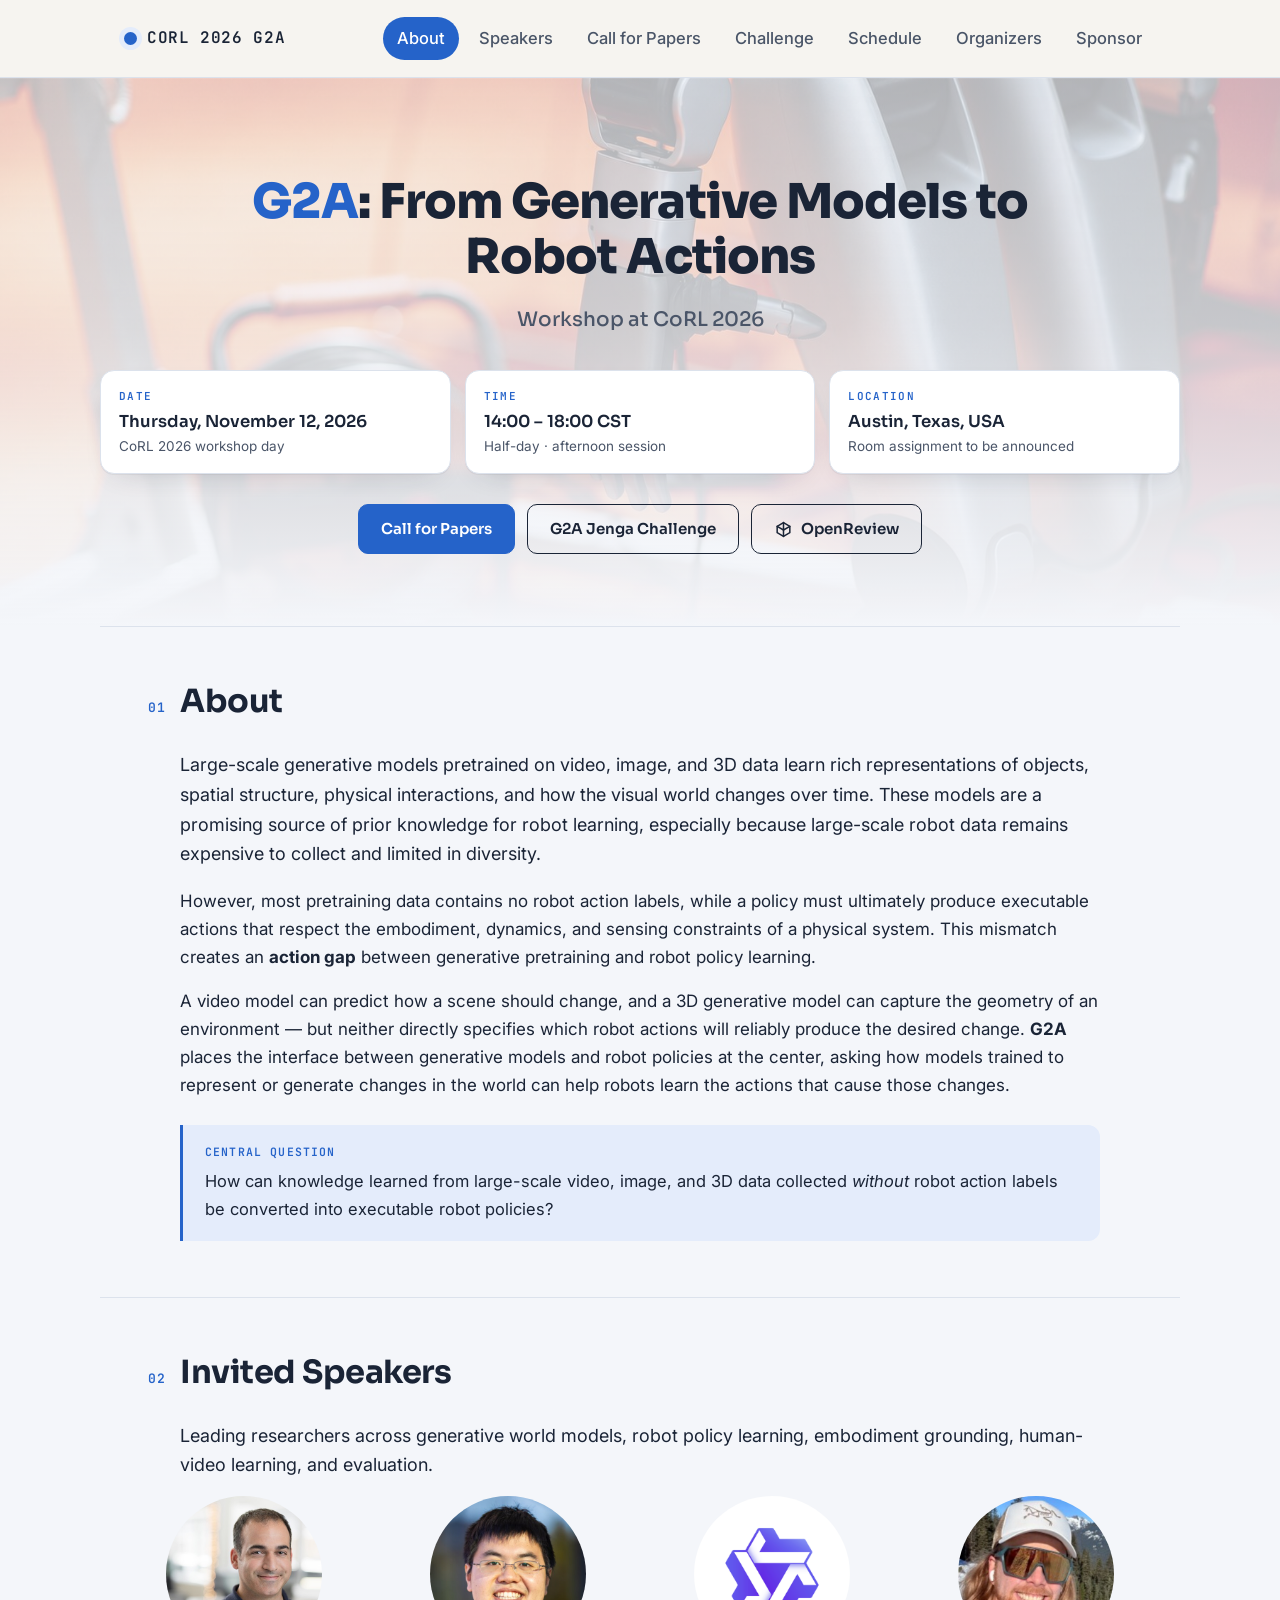
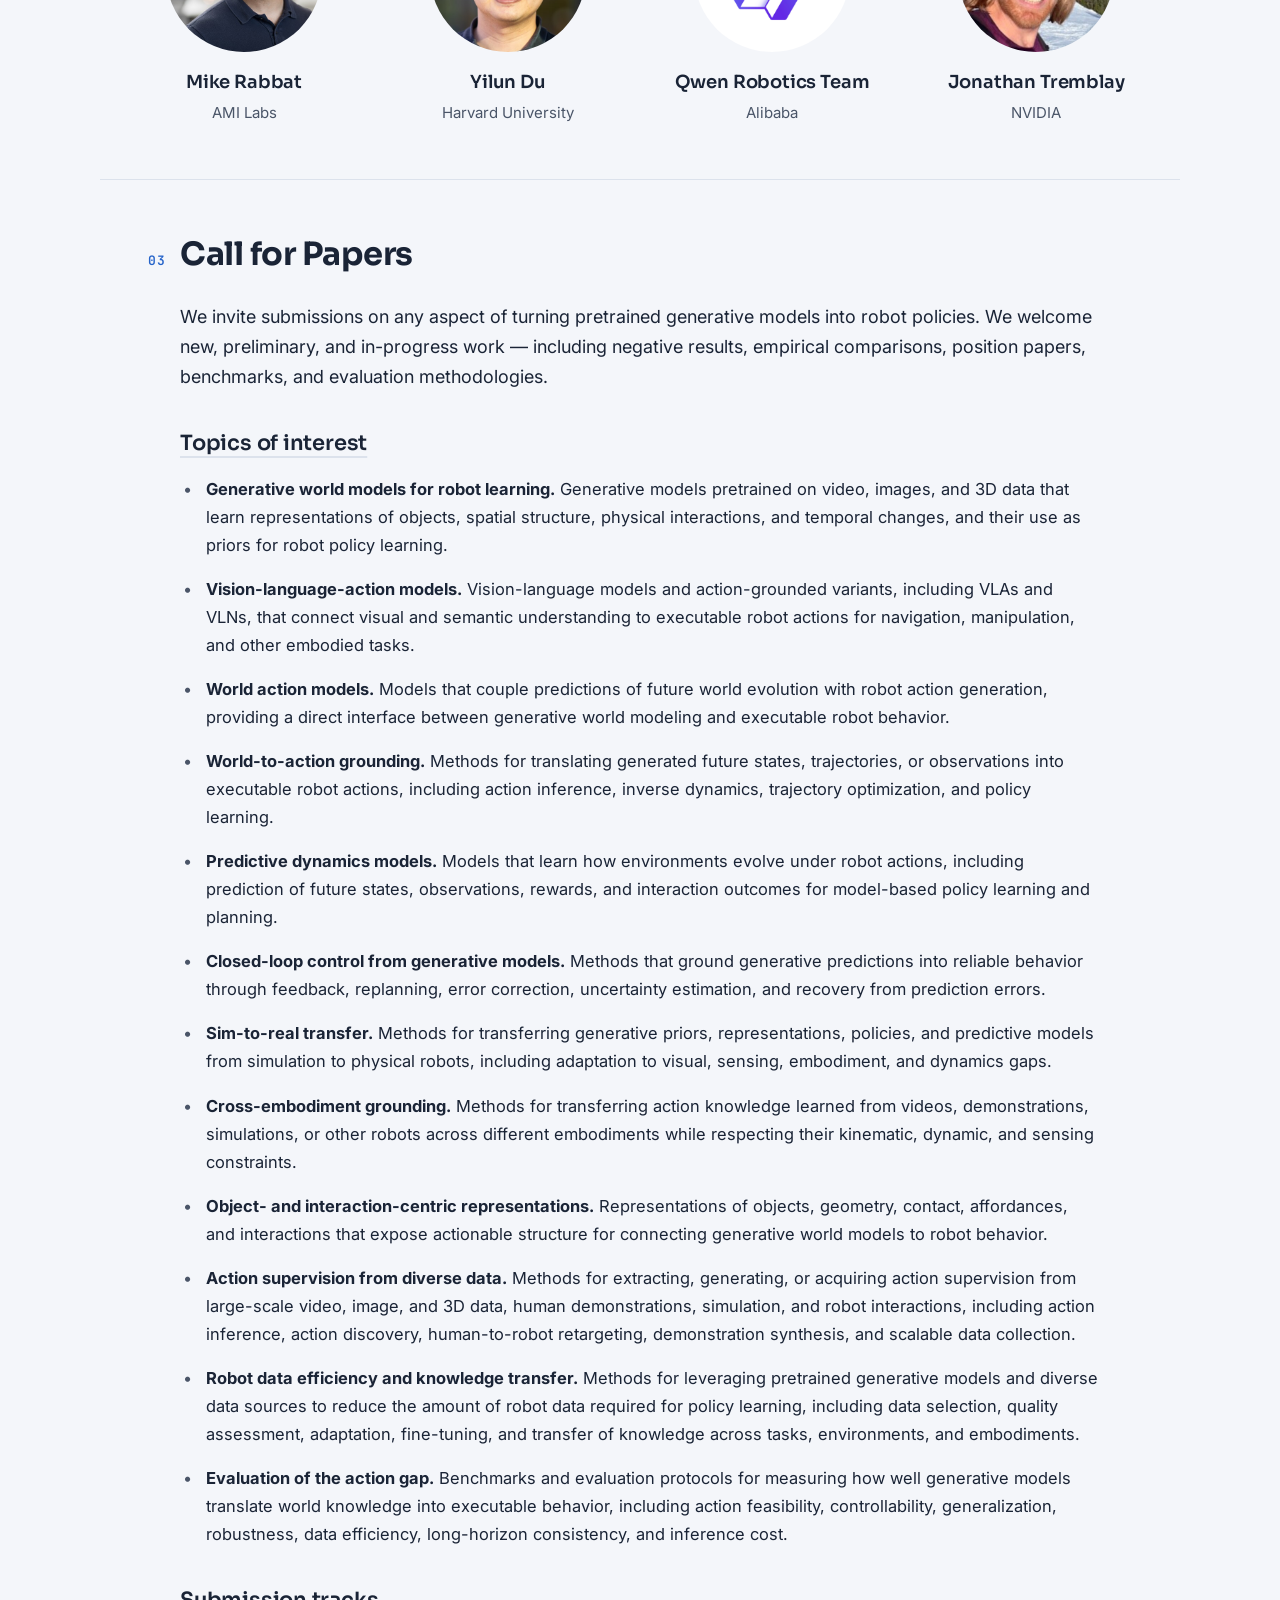
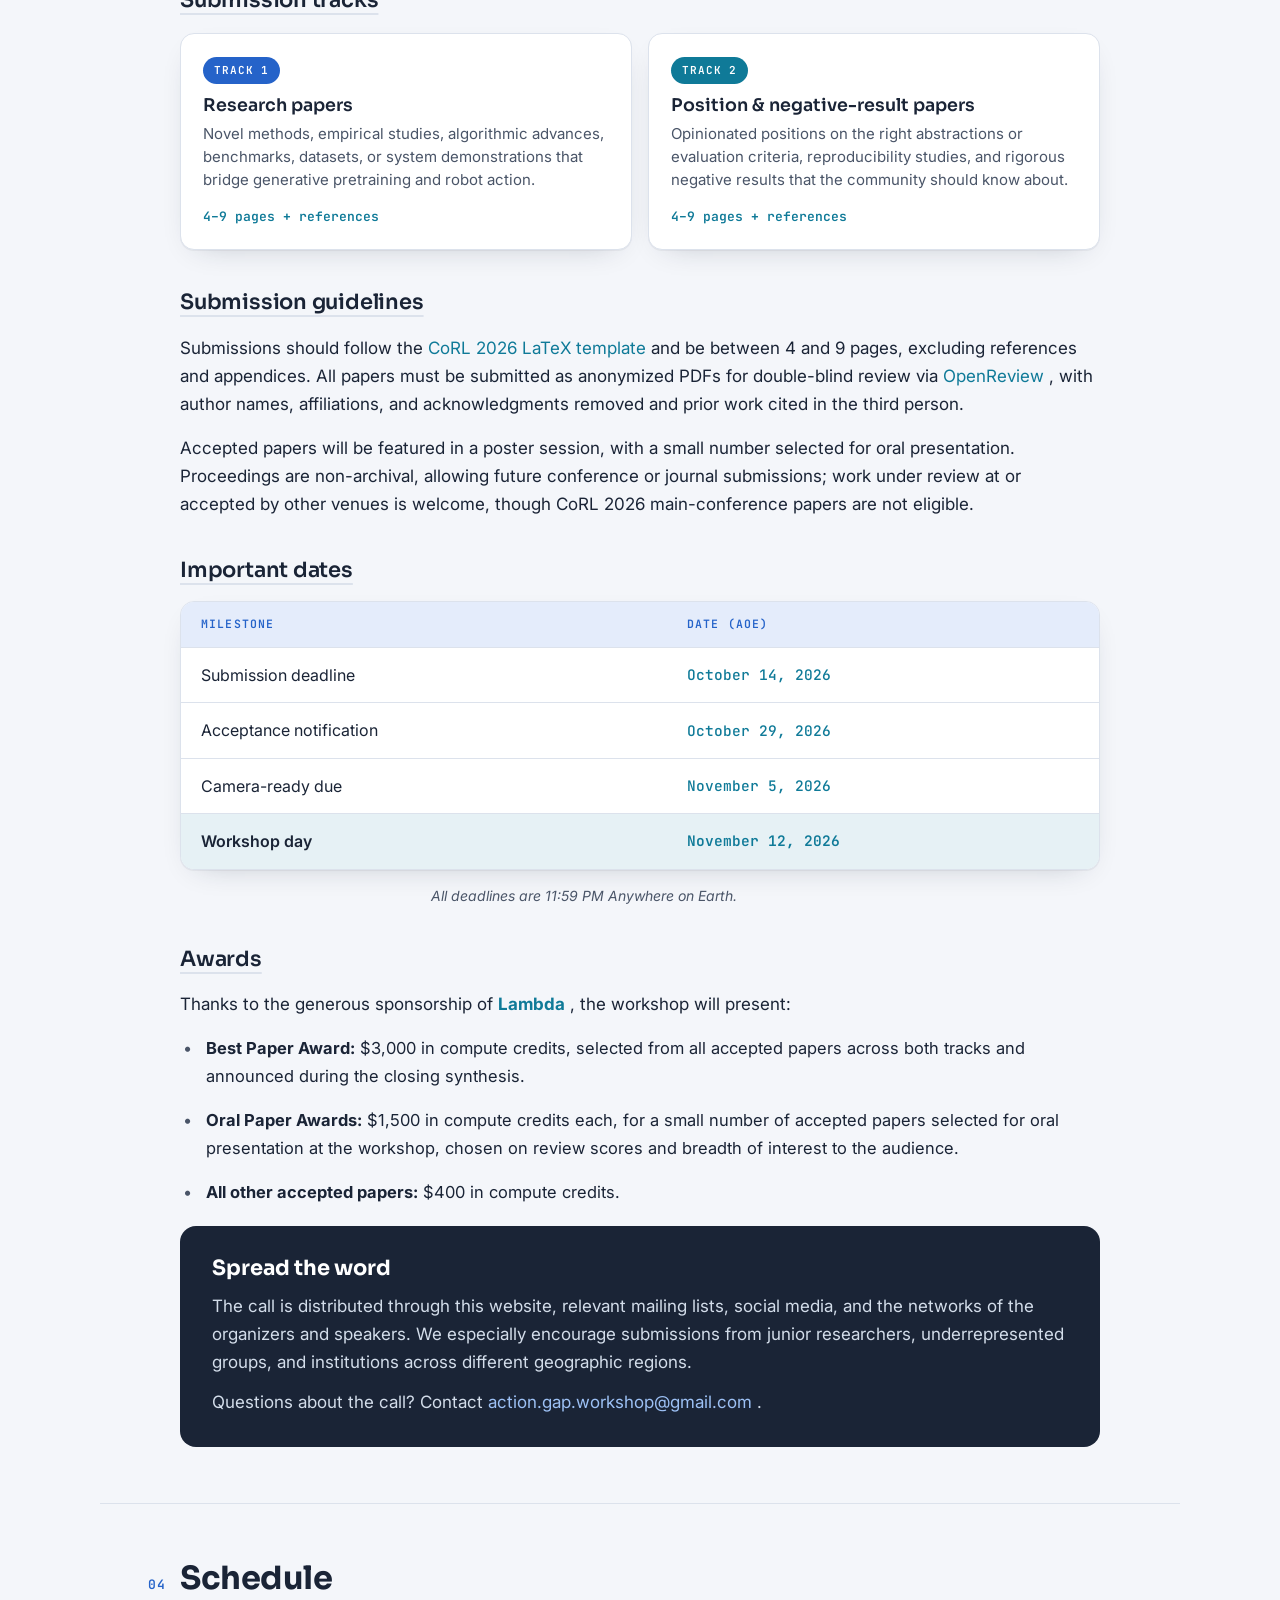
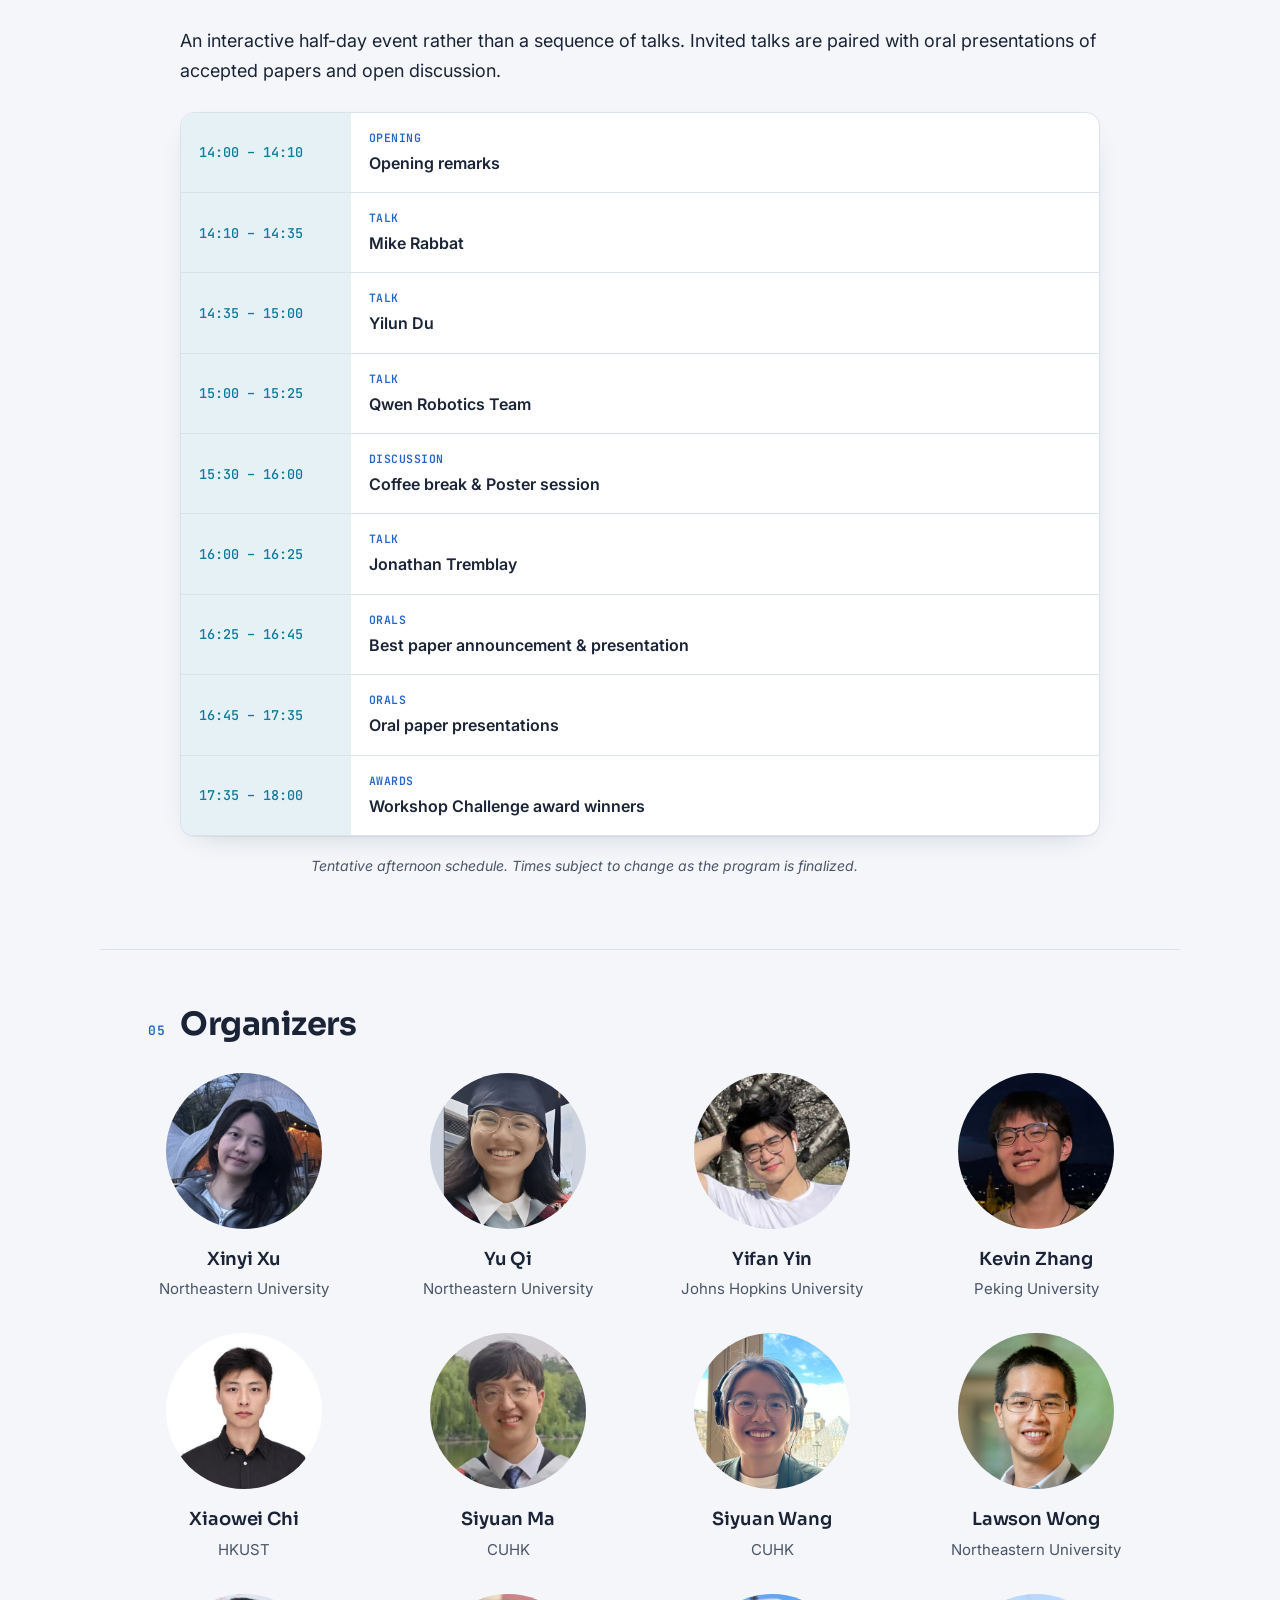
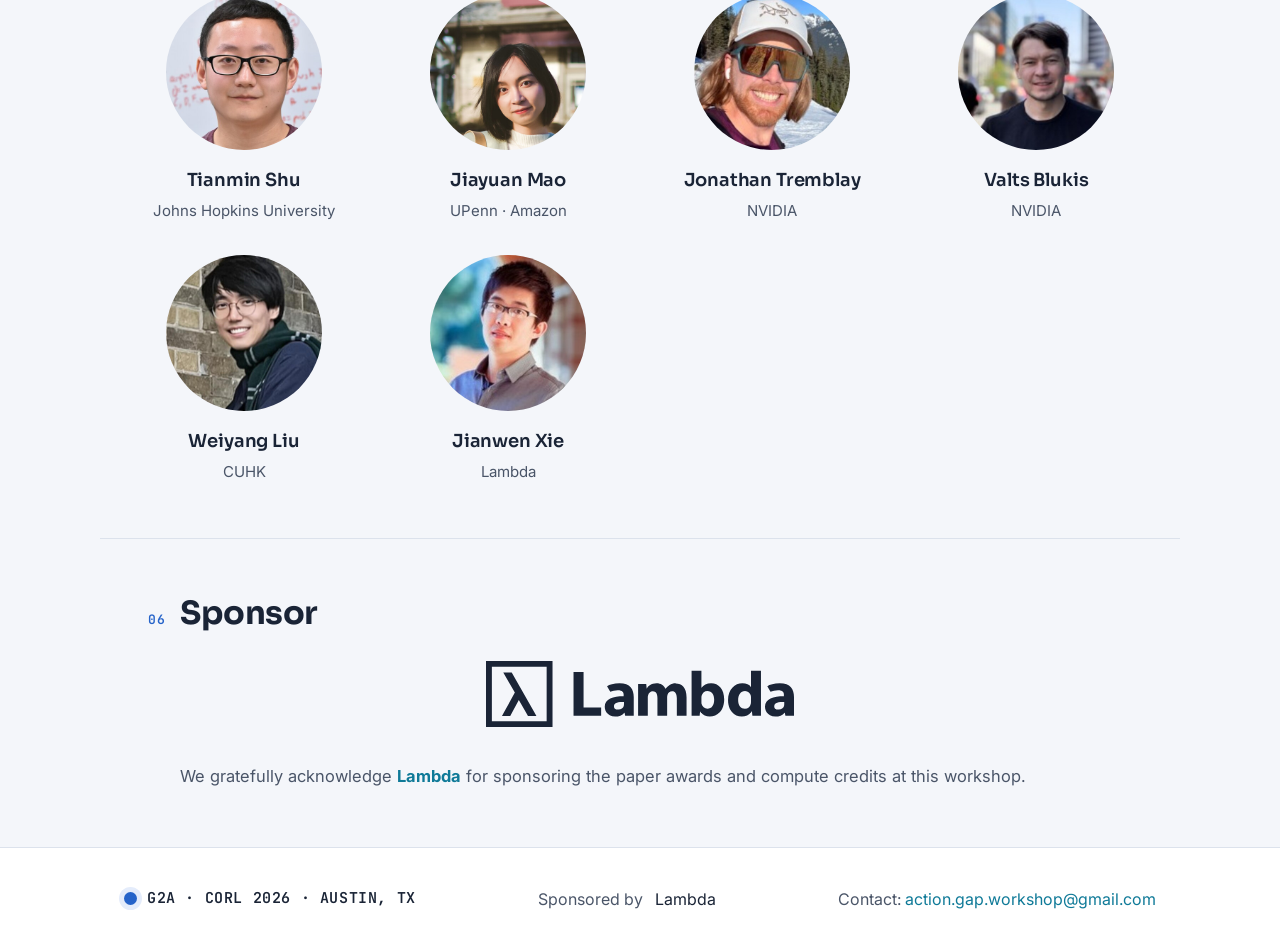
==== index.html @ d6674a24 "Update invited speakers to match schedule Co-Authored-By: Claude Opus 5.5 <noreply@anthropic.com>" ====
<!DOCTYPE html>
<html lang="en">

<head>
  <meta charset="UTF-8">
  <meta name="viewport" content="width=device-width, initial-scale=1.0">

  <title>G2A: From Generative Models to Robot Actions | CoRL 2026 Workshop</title>

  <meta
    name="description"
    content="G2A: From Generative Models to Robot Actions — a workshop at CoRL 2026, November 12, 2026, Austin, Texas."
  >

  <link rel="preconnect" href="https://fonts.googleapis.com">
  <link rel="preconnect" href="https://fonts.gstatic.com" crossorigin>

  <link
    href="https://fonts.googleapis.com/css2?family=Sora:wght@400;500;600;700;800&family=Inter:wght@400;500;600;700&family=JetBrains+Mono:wght@400;500;600&display=swap"
    rel="stylesheet"
  >

  <link rel="stylesheet" href="assets/style.css">
</head>


<body>


<!-- =========================================================
     NAVIGATION
     ========================================================= -->

<nav>

  <div class="nav-inner">

    <a class="brand" href="#">
      <span class="dot"></span>
      CoRL&nbsp;2026&nbsp;G2A
    </a>


    <button
      class="nav-toggle"
      aria-label="Menu"
      onclick="document.getElementById('nl').classList.toggle('open')"
    >
      &#9776;
    </button>


    <div class="nav-links" id="nl">

      <a href="#about">
        About
      </a>

      <a href="#speakers">
        Speakers
      </a>

      <a href="#papers">
        Call for Papers
      </a>

      <a href="challenge.html">
        Challenge
      </a>

      <a href="#schedule">
        Schedule
      </a>

      <a href="#committee">
        Organizers
      </a>

      <a href="#sponsor">
        Sponsor
      </a>

    </div>

  </div>

</nav>


<main>


  <!-- =========================================================
       HERO
       ========================================================= -->

  <header class="hero">

    <h1>
      <span class="g2a">G2A</span>:
      From Generative Models to Robot Actions
    </h1>

    <p class="sub">
      Workshop at CoRL 2026
    </p>


    <div class="hero-facts">

      <div class="fact">

        <span class="lbl">
          Date
        </span>

        <span class="val">
          Thursday, November&nbsp;12, 2026
        </span>

        <span class="note">
          CoRL 2026 workshop day
        </span>

      </div>


      <div class="fact">

        <span class="lbl">
          Time
        </span>

        <span class="val">
          14:00 – 18:00 CST
        </span>

        <span class="note">
          Half-day · afternoon session
        </span>

      </div>


      <div class="fact">

        <span class="lbl">
          Location
        </span>

        <span class="val">
          Austin, Texas, USA
        </span>

        <span class="note">
          Room assignment to be announced
        </span>

      </div>

    </div>


    <div class="cta-row">

      <a
        href="#papers"
        class="btn btn-primary"
      >
        Call for Papers
      </a>


      <a
        href="challenge.html"
        class="btn btn-ghost"
      >
        G2A Jenga Challenge
      </a>


      <a
        class="btn btn-ghost"
        href="https://openreview.net/group?id=robot-learning.org/CoRL/2026/Workshop/TAG"
        target="_blank"
        rel="noopener"
      >

        <svg
          class="icon"
          viewBox="0 0 24 24"
          fill="none"
          stroke="currentColor"
          stroke-width="1.9"
          stroke-linecap="round"
          stroke-linejoin="round"
          aria-hidden="true"
        >
          <path d="M12 3.2 4 8v8l8 4.8 8-4.8V8z"></path>
          <path d="M12 3.2v17.6"></path>
          <path d="M4 8l8 4.6L20 8"></path>
        </svg>

        OpenReview

      </a>

    </div>

  </header>


  <!-- =========================================================
       01 ABOUT
       ========================================================= -->

  <section id="about">

    <div class="sec-head">
      <span class="sec-num">01</span>
      <h2>About</h2>
    </div>


    <p class="lead">
      Large-scale generative models pretrained on video, image, and 3D data
      learn rich representations of objects, spatial structure, physical
      interactions, and how the visual world changes over time. These models
      are a promising source of prior knowledge for robot learning, especially
      because large-scale robot data remains expensive to collect and limited
      in diversity.
    </p>


    <p
      class="prose"
      style="margin-top:18px;"
    >
      However, most pretraining data contains no robot action labels, while a
      policy must ultimately produce executable actions that respect the
      embodiment, dynamics, and sensing constraints of a physical system.
      This mismatch creates an <b>action gap</b> between generative pretraining
      and robot policy learning.
    </p>


    <p class="prose">
      A video model can predict how a scene should change, and a 3D generative
      model can capture the geometry of an environment — but neither directly
      specifies which robot actions will reliably produce the desired change.
      <b>G2A</b> places the interface between generative models and robot
      policies at the center, asking how models trained to represent or
      generate changes in the world can help robots learn the actions that
      cause those changes.
    </p>


    <div class="callout">

      <span class="k">
        Central question
      </span>

      <p>
        How can knowledge learned from large-scale video, image, and 3D data
        collected <i>without</i> robot action labels be converted into
        executable robot policies?
      </p>

    </div>

  </section>


  <!-- =========================================================
       02 INVITED SPEAKERS
       ========================================================= -->

  <section id="speakers">

    <div class="sec-head">
      <span class="sec-num">02</span>
      <h2>Invited Speakers</h2>
    </div>


    <p class="lead">
      Leading researchers across generative world models, robot policy
      learning, embodiment grounding, human-video learning, and evaluation.
    </p>


    <div class="spk-grid">


      <figure class="spk">

        <img
          src="assets/speakers/mike-rabbat.jpg"
          alt="Mike Rabbat"
          width="156"
          height="156"
          loading="lazy"
        >

        <figcaption>
          <span class="nm">Mike Rabbat</span>
          <span class="aff">AMI Labs</span>
        </figcaption>

      </figure>


      <figure class="spk">

        <img
          src="assets/speakers/yilun-du.jpg"
          alt="Yilun Du"
          width="156"
          height="156"
          loading="lazy"
        >

        <figcaption>
          <span class="nm">Yilun Du</span>
          <span class="aff">Harvard University</span>
        </figcaption>

      </figure>


      <figure class="spk">

        <img
          src="assets/speakers/qwen.png"
          alt="Qwen"
          width="156"
          height="156"
          loading="lazy"
        >

        <figcaption>
          <span class="nm">Qwen Robotics Team</span>
          <span class="aff">Alibaba</span>
        </figcaption>

      </figure>


      <figure class="spk">

        <img
          src="assets/speakers/jonathan-tremblay.jpg"
          alt="Jonathan Tremblay"
          width="156"
          height="156"
          loading="lazy"
        >

        <figcaption>
          <span class="nm">Jonathan Tremblay</span>
          <span class="aff">NVIDIA</span>
        </figcaption>

      </figure>


    </div>

  </section>


  <!-- =========================================================
       03 CALL FOR PAPERS
       ========================================================= -->

  <section id="papers">

    <div class="sec-head">
      <span class="sec-num">03</span>
      <h2>Call for Papers</h2>
    </div>


    <p class="lead">
      We invite submissions on any aspect of turning pretrained generative
      models into robot policies. We welcome new, preliminary, and in-progress
      work — including negative results, empirical comparisons, position
      papers, benchmarks, and evaluation methodologies.
    </p>


    <h3 class="sub-head">
      Topics of interest
    </h3>


    <ul class="topic-list">

      <li>
        <b>Generative world models for robot learning.</b>
        Generative models pretrained on video, images, and 3D data that learn
        representations of objects, spatial structure, physical interactions,
        and temporal changes, and their use as priors for robot policy learning.
      </li>

      <li>
        <b>Vision-language-action models.</b>
        Vision-language models and action-grounded variants, including VLAs
        and VLNs, that connect visual and semantic understanding to executable
        robot actions for navigation, manipulation, and other embodied tasks.
      </li>

      <li>
        <b>World action models.</b>
        Models that couple predictions of future world evolution with robot
        action generation, providing a direct interface between generative
        world modeling and executable robot behavior.
      </li>

      <li>
        <b>World-to-action grounding.</b>
        Methods for translating generated future states, trajectories, or
        observations into executable robot actions, including action inference,
        inverse dynamics, trajectory optimization, and policy learning.
      </li>

      <li>
        <b>Predictive dynamics models.</b>
        Models that learn how environments evolve under robot actions,
        including prediction of future states, observations, rewards, and
        interaction outcomes for model-based policy learning and planning.
      </li>

      <li>
        <b>Closed-loop control from generative models.</b>
        Methods that ground generative predictions into reliable behavior
        through feedback, replanning, error correction, uncertainty
        estimation, and recovery from prediction errors.
      </li>

      <li>
        <b>Sim-to-real transfer.</b>
        Methods for transferring generative priors, representations, policies,
        and predictive models from simulation to physical robots, including
        adaptation to visual, sensing, embodiment, and dynamics gaps.
      </li>

      <li>
        <b>Cross-embodiment grounding.</b>
        Methods for transferring action knowledge learned from videos,
        demonstrations, simulations, or other robots across different
        embodiments while respecting their kinematic, dynamic, and sensing
        constraints.
      </li>

      <li>
        <b>Object- and interaction-centric representations.</b>
        Representations of objects, geometry, contact, affordances, and
        interactions that expose actionable structure for connecting generative
        world models to robot behavior.
      </li>

      <li>
        <b>Action supervision from diverse data.</b>
        Methods for extracting, generating, or acquiring action supervision
        from large-scale video, image, and 3D data, human demonstrations,
        simulation, and robot interactions, including action inference, action
        discovery, human-to-robot retargeting, demonstration synthesis, and
        scalable data collection.
      </li>

      <li>
        <b>Robot data efficiency and knowledge transfer.</b>
        Methods for leveraging pretrained generative models and diverse data
        sources to reduce the amount of robot data required for policy learning,
        including data selection, quality assessment, adaptation, fine-tuning,
        and transfer of knowledge across tasks, environments, and embodiments.
      </li>

      <li>
        <b>Evaluation of the action gap.</b>
        Benchmarks and evaluation protocols for measuring how well generative
        models translate world knowledge into executable behavior, including
        action feasibility, controllability, generalization, robustness, data
        efficiency, long-horizon consistency, and inference cost.
      </li>

    </ul>


    <h3 class="sub-head">
      Submission tracks
    </h3>


    <div class="track-grid">


      <div class="track">

        <span class="tag">
          Track 1
        </span>

        <h4>
          Research papers
        </h4>

        <p>
          Novel methods, empirical studies, algorithmic advances, benchmarks,
          datasets, or system demonstrations that bridge generative pretraining
          and robot action.
        </p>

        <span class="len">
          4–9 pages + references
        </span>

      </div>


      <div class="track">

        <span class="tag">
          Track 2
        </span>

        <h4>
          Position &amp; negative-result papers
        </h4>

        <p>
          Opinionated positions on the right abstractions or evaluation
          criteria, reproducibility studies, and rigorous negative results that
          the community should know about.
        </p>

        <span class="len">
          4–9 pages + references
        </span>

      </div>


    </div>


    <h3 class="sub-head">
      Submission guidelines
    </h3>


    <p class="prose">

      Submissions should follow the

      <a
        href="https://drive.google.com/file/d/1R9irIW0ImqeDHh5g8Ukm2XGy91sWxOsQ/view?usp=drive_link"
        target="_blank"
        rel="noopener"
      >
        CoRL 2026 LaTeX template
      </a>

      and be between 4 and 9 pages, excluding references and appendices.

      All papers must be submitted as anonymized PDFs for double-blind review
      via

      <a
        href="https://openreview.net/group?id=robot-learning.org/CoRL/2026/Workshop/TAG"
        target="_blank"
        rel="noopener"
      >
        OpenReview
      </a>,

      with author names, affiliations, and acknowledgments removed and prior
      work cited in the third person.

    </p>


    <p class="prose">
      Accepted papers will be featured in a poster session, with a small number
      selected for oral presentation. Proceedings are non-archival, allowing
      future conference or journal submissions; work under review at or
      accepted by other venues is welcome, though CoRL 2026 main-conference
      papers are not eligible.
    </p>


    <h3 class="sub-head">
      Important dates
    </h3>


    <div class="dates-wrap">

      <table class="dates">

        <thead>

          <tr>
            <th>Milestone</th>
            <th>Date (AoE)</th>
          </tr>

        </thead>


        <tbody>

          <tr>
            <td>Submission deadline</td>
            <td class="dt">October 14, 2026</td>
          </tr>

          <tr>
            <td>Acceptance notification</td>
            <td class="dt">October 29, 2026</td>
          </tr>

          <tr>
            <td>Camera-ready due</td>
            <td class="dt">November 5, 2026</td>
          </tr>

          <tr class="hl">
            <td>Workshop day</td>
            <td class="dt">November 12, 2026</td>
          </tr>

        </tbody>

      </table>

    </div>


    <p class="dates-note">
      All deadlines are 11:59 PM Anywhere on Earth.
    </p>


    <h3 class="sub-head">
      Awards
    </h3>


    <p class="prose">

      Thanks to the generous sponsorship of

      <a
        href="https://lambda.ai/"
        target="_blank"
        rel="noopener"
      >
        <b>Lambda</b>
      </a>,

      the workshop will present:

    </p>


    <ul class="topic-list">

      <li>
        <b>Best Paper Award:</b>
        $3,000 in compute credits, selected from all accepted papers across
        both tracks and announced during the closing synthesis.
      </li>

      <li>
        <b>Oral Paper Awards:</b>
        $1,500 in compute credits each, for a small number of accepted papers
        selected for oral presentation at the workshop, chosen on review scores
        and breadth of interest to the audience.
      </li>

      <li>
        <b>All other accepted papers:</b>
        $400 in compute credits.
      </li>

    </ul>


    <div class="cfp-box">

      <h3>
        Spread the word
      </h3>

      <p>
        The call is distributed through this website, relevant mailing lists,
        social media, and the networks of the organizers and speakers. We
        especially encourage submissions from junior researchers,
        underrepresented groups, and institutions across different geographic
        regions.
      </p>

      <p>
        Questions about the call? Contact
        <a href="mailto:action.gap.workshop@gmail.com">
          action.gap.workshop@gmail.com
        </a>.
      </p>

    </div>

  </section>


  <!-- =========================================================
       04 SCHEDULE
       ========================================================= -->

  <section id="schedule">

    <div class="sec-head">
      <span class="sec-num">04</span>
      <h2>Schedule</h2>
    </div>


    <p class="lead">
      An interactive half-day event rather than a sequence of talks. Invited
      talks are paired with oral presentations of accepted papers and open
      discussion.
    </p>


    <div
      class="sched"
      style="margin-top:26px;"
    >

      <div class="sched-row">
        <div class="t">14:00 – 14:10</div>

        <div class="d">
          <span class="sched-tag">Opening</span>
          <b>Opening remarks</b>
        </div>
      </div>


      <div class="sched-row">
        <div class="t">14:10 – 14:35</div>

        <div class="d">
          <span class="sched-tag">Talk</span>
          <b>Mike Rabbat</b>
        </div>
      </div>


      <div class="sched-row">
        <div class="t">14:35 – 15:00</div>

        <div class="d">
          <span class="sched-tag">Talk</span>
          <b>Yilun Du</b>
        </div>
      </div>


      <div class="sched-row">
        <div class="t">15:00 – 15:25</div>

        <div class="d">
          <span class="sched-tag">Talk</span>
          <b>Qwen Robotics Team</b>
        </div>
      </div>


      <div class="sched-row">
        <div class="t">15:30 – 16:00</div>

        <div class="d">
          <span class="sched-tag">Discussion</span>
          <b>Coffee break &amp; Poster session</b>
        </div>
      </div>


      <div class="sched-row">
        <div class="t">16:00 – 16:25</div>

        <div class="d">
          <span class="sched-tag">Talk</span>
          <b>Jonathan Tremblay</b>
        </div>
      </div>


      <div class="sched-row">
        <div class="t">16:25 – 16:45</div>

        <div class="d">
          <span class="sched-tag">Orals</span>
          <b>Best paper announcement &amp; presentation</b>
        </div>
      </div>


      <div class="sched-row">
        <div class="t">16:45 – 17:35</div>

        <div class="d">
          <span class="sched-tag">Orals</span>
          <b>Oral paper presentations</b>
        </div>
      </div>


      <div class="sched-row">
        <div class="t">17:35 – 18:00</div>

        <div class="d">
          <span class="sched-tag">Awards</span>
          <b>Workshop Challenge award winners</b>
        </div>
      </div>

    </div>


    <p class="sched-note">
      Tentative afternoon schedule. Times subject to change as the program is
      finalized.
    </p>

  </section>


  <!-- =========================================================
       05 ORGANIZERS
       ========================================================= -->

  <section id="committee">

    <div class="sec-head">
      <span class="sec-num">05</span>
      <h2>Organizers</h2>
    </div>


    <div class="spk-grid org-grid">


      <figure class="spk">

        <img
          src="assets/organizers/xinyi-xu.jpg"
          alt="Xinyi Xu"
          width="156"
          height="156"
          loading="lazy"
        >

        <figcaption>

          <a
            class="nm"
            href="https://XinyiXu-0214.github.io"
            target="_blank"
            rel="noopener"
          >
            Xinyi Xu
          </a>

          <span class="aff">
            Northeastern University
          </span>

        </figcaption>

      </figure>


      <figure class="spk">

        <img
          src="assets/organizers/yu-qi.jpg"
          alt="Yu Qi"
          width="156"
          height="156"
          loading="lazy"
        >

        <figcaption>

          <a
            class="nm"
            href="https://yqi19.github.io/"
            target="_blank"
            rel="noopener"
          >
            Yu Qi
          </a>

          <span class="aff">
            Northeastern University
          </span>

        </figcaption>

      </figure>


      <figure class="spk">

        <img
          src="assets/organizers/yifan-yin.jpg"
          alt="Yifan Yin"
          width="156"
          height="156"
          loading="lazy"
        >

        <figcaption>

          <a
            class="nm"
            href="https://yifanyin11.github.io/"
            target="_blank"
            rel="noopener"
          >
            Yifan Yin
          </a>

          <span class="aff">
            Johns Hopkins University
          </span>

        </figcaption>

      </figure>


      <figure class="spk">

        <img
          src="assets/organizers/kevin-zhang.jpg"
          alt="Kevin Zhang"
          width="156"
          height="156"
          loading="lazy"
        >

        <figcaption>

          <a
            class="nm"
            href="https://scholar.google.com/citations?user=TJAXRy8AAAAJ&hl=en"
            target="_blank"
            rel="noopener"
          >
            Kevin Zhang
          </a>

          <span class="aff">
            Peking University
          </span>

        </figcaption>

      </figure>


      <figure class="spk">

        <img
          src="assets/organizers/xiaowei-chi.jpg"
          alt="Xiaowei Chi"
          width="156"
          height="156"
          loading="lazy"
        >

        <figcaption>

          <a
            class="nm"
            href="https://litwellchi.github.io/"
            target="_blank"
            rel="noopener"
          >
            Xiaowei Chi
          </a>

          <span class="aff">
            HKUST
          </span>

        </figcaption>

      </figure>


      <figure class="spk">

        <img
          src="assets/organizers/siyuan-ma.jpg"
          alt="Siyuan Ma"
          width="156"
          height="156"
          loading="lazy"
        >

        <figcaption>

          <a
            class="nm"
            href="https://SiyuanMaCS.github.io"
            target="_blank"
            rel="noopener"
          >
            Siyuan Ma
          </a>

          <span class="aff">
            CUHK
          </span>

        </figcaption>

      </figure>


      <figure class="spk">

        <img
          src="assets/organizers/siyuan-wang.jpg"
          alt="Siyuan Wang"
          width="156"
          height="156"
          loading="lazy"
        >

        <figcaption>

          <a
            class="nm"
            href="https://siyuanwangw.github.io/"
            target="_blank"
            rel="noopener"
          >
            Siyuan Wang
          </a>

          <span class="aff">
            CUHK
          </span>

        </figcaption>

      </figure>


      <figure class="spk">

        <img
          src="assets/organizers/lawson-wong.jpg"
          alt="Lawson Wong"
          width="156"
          height="156"
          loading="lazy"
        >

        <figcaption>

          <a
            class="nm"
            href="https://www.ccs.neu.edu/home/lsw/"
            target="_blank"
            rel="noopener"
          >
            Lawson Wong
          </a>

          <span class="aff">
            Northeastern University
          </span>

        </figcaption>

      </figure>


      <figure class="spk">

        <img
          src="assets/organizers/tianmin-shu.jpg"
          alt="Tianmin Shu"
          width="156"
          height="156"
          loading="lazy"
        >

        <figcaption>

          <a
            class="nm"
            href="https://www.tshu.io/"
            target="_blank"
            rel="noopener"
          >
            Tianmin Shu
          </a>

          <span class="aff">
            Johns Hopkins University
          </span>

        </figcaption>

      </figure>


      <figure class="spk">

        <img
          src="assets/organizers/jiayuan-mao.jpg"
          alt="Jiayuan Mao"
          width="156"
          height="156"
          loading="lazy"
        >

        <figcaption>

          <a
            class="nm"
            href="https://jiayuanm.com/"
            target="_blank"
            rel="noopener"
          >
            Jiayuan Mao
          </a>

          <span class="aff">
            UPenn · Amazon
          </span>

        </figcaption>

      </figure>


      <figure class="spk">

        <img
          src="assets/organizers/jonathan-tremblay.jpg"
          alt="Jonathan Tremblay"
          width="156"
          height="156"
          loading="lazy"
        >

        <figcaption>

          <a
            class="nm"
            href="https://jtremblay.org/"
            target="_blank"
            rel="noopener"
          >
            Jonathan Tremblay
          </a>

          <span class="aff">
            NVIDIA
          </span>

        </figcaption>

      </figure>


      <figure class="spk">

        <img
          src="assets/organizers/valts-blukis.jpg"
          alt="Valts Blukis"
          width="156"
          height="156"
          loading="lazy"
        >

        <figcaption>

          <a
            class="nm"
            href="https://www.linkedin.com/in/valtsblukis"
            target="_blank"
            rel="noopener"
          >
            Valts Blukis
          </a>

          <span class="aff">
            NVIDIA
          </span>

        </figcaption>

      </figure>


      <figure class="spk">

        <img
          src="assets/organizers/weiyang-liu.jpg"
          alt="Weiyang Liu"
          width="156"
          height="156"
          loading="lazy"
        >

        <figcaption>

          <a
            class="nm"
            href="https://wyliu.com/"
            target="_blank"
            rel="noopener"
          >
            Weiyang Liu
          </a>

          <span class="aff">
            CUHK
          </span>

        </figcaption>

      </figure>


      <figure class="spk">

        <img
          src="assets/organizers/jianwen-xie.jpg"
          alt="Jianwen Xie"
          width="156"
          height="156"
          loading="lazy"
        >

        <figcaption>

          <a
            class="nm"
            href="https://scholar.google.com/citations?user=O3p4CIQAAAAJ&hl=en"
            target="_blank"
            rel="noopener"
          >
            Jianwen Xie
          </a>

          <span class="aff">
            Lambda
          </span>

        </figcaption>

      </figure>


    </div>

  </section>


  <!-- =========================================================
       06 SPONSOR
       ========================================================= -->

  <section id="sponsor">

    <div class="sec-head">
      <span class="sec-num">06</span>
      <h2>Sponsor</h2>
    </div>


    <div class="sponsor-block">

      <a
        class="sponsor-mark"
        href="https://lambda.ai/"
        target="_blank"
        rel="noopener"
      >

        <svg
          class="lambda-logo"
          role="img"
          aria-label="Lambda"
          viewBox="0 0 196 42"
          xmlns="http://www.w3.org/2000/svg"
        >

          <path d="M94.0212 22.9599C94.0212 18.203 91.8203 14.2378 84.9883 14.2378C81.263 14.2378 78.4559 15.2323 77.0335 16.0177L79.0685 19.6155C80.3952 19.0011 82.1689 18.545 83.8592 18.545C86.9978 18.545 87.5845 20.0716 87.5845 21.1483V22.3772C80.9565 22.3772 75.5663 23.9164 75.5663 29.1674C75.5663 32.3915 78.0351 35.3685 82.188 35.3685C84.6183 35.3685 86.7108 34.5007 88.0502 32.8918H88.178L88.5544 34.9188H94.0212V22.9662V22.9599ZM87.8017 26.089V27.5522C87.8017 27.9259 87.7568 28.2933 87.6738 28.6226C87.2594 29.9022 85.9581 30.9409 84.363 30.9409C82.9406 30.9409 81.4416 30.4975 81.4289 28.8824C81.448 26.317 84.2737 26.0826 87.7953 26.0826L87.8017 26.089Z" fill="currentColor"/>

          <path d="M151.582 24.4359C151.627 18.2411 148.086 14.2316 143.263 14.2316C140.463 14.2316 138.364 15.3464 137.165 17.0819H137.082V6.26953H130.83V34.8872H135.972L136.22 32.0749H136.303C137.745 34.4692 140.01 35.3369 142.357 35.3369C146.97 35.3369 151.582 31.7012 151.582 24.4295V24.4359ZM140.877 30.3773C139.066 30.3773 137.624 29.0978 137.209 27.4066C137.126 27.0772 137.088 26.7035 137.088 26.2918V23.3211C137.088 22.9093 137.126 22.5356 137.209 22.1619C137.624 20.344 139.187 19.0645 140.877 19.0645C143.799 19.0645 145.203 21.5412 145.203 24.6829C145.203 28.3187 143.557 30.3837 140.877 30.3837V30.3773Z" fill="currentColor"/>

          <path d="M196 22.9599C196 18.203 193.793 14.2378 186.967 14.2378C183.241 14.2378 180.435 15.2323 179.012 16.0177L181.047 19.6155C182.374 19.0011 184.147 18.545 185.838 18.545C188.977 18.545 189.563 20.0716 189.563 21.1483V22.3772C182.935 22.3772 177.545 23.9164 177.545 29.1674C177.545 32.3915 180.02 35.3685 184.166 35.3685C186.597 35.3685 188.689 34.5007 190.029 32.8918H190.156L190.533 34.9188H196V22.9662V22.9599ZM189.786 27.5522C189.786 27.9259 189.742 28.2933 189.659 28.6226C189.238 29.9022 187.943 30.9409 186.348 30.9409C184.925 30.9409 183.426 30.4975 183.42 28.8824C183.433 26.317 186.265 26.0826 189.78 26.0826V27.5522H189.786Z" fill="currentColor"/>

          <path d="M168.639 6.26367V16.506H168.556C167.638 15.0998 165.673 14.232 163.172 14.232C158.292 14.232 153.993 18.1655 154.031 24.9874C154.031 31.2709 157.909 35.3627 162.751 35.3627C165.379 35.3627 167.842 34.2036 169.137 31.9296H169.22L169.513 34.9067H174.974V6.26367H168.639ZM168.633 25.8995C168.633 26.4379 168.588 26.894 168.467 27.35C168.091 29.1299 166.63 30.3651 164.792 30.3651C162.164 30.3651 160.455 28.2178 160.455 24.7847C160.455 21.5986 161.96 19.0397 164.837 19.0397C166.796 19.0397 168.174 20.4458 168.55 22.1434C168.594 22.4727 168.633 22.9288 168.633 23.2582V25.9059V25.8995Z" fill="currentColor"/>

          <path d="M120.737 14.2378C119.231 14.2378 117.981 14.5672 116.859 15.2323C115.895 15.815 114.983 16.6384 114.23 17.6709H114.147C113.274 15.5616 111.187 14.2378 108.559 14.2378C105.05 14.2378 103.258 16.138 102.384 17.4239H102.257L101.963 14.6939H96.7897V34.9125H102.965V23.131C102.965 22.6369 103.009 22.0605 103.213 21.5601C103.59 20.5276 104.547 19.2861 106.174 19.2861C108.176 19.2861 109.095 21.0217 109.095 23.587V34.9188H115.27V23.0929C115.27 22.5989 115.353 21.9338 115.519 21.4841C115.934 20.2869 116.98 19.2925 118.441 19.2925C120.482 19.2925 121.445 20.99 121.445 23.9227V34.9188H127.621V23.0106C127.621 16.9741 124.66 14.2441 120.737 14.2441V14.2378Z" fill="currentColor"/>

          <path d="M62.0867 29.6105H73.2697V34.9059H55.7013V7.03564H62.0867V29.6105Z" fill="currentColor"/>

          <path d="M10.9895 7.3167L18.3554 20.1225L10.1598 34.9527L15.4345 34.9485L20.8954 24.8307L26.7119 34.9527H32.0881L16.3658 7.3125L10.9895 7.3167Z" fill="currentColor"/>

          <path d="M0 0V42H42.3326V0H0ZM38.5946 38.3025H3.73797V3.6975H38.5946V38.3025Z" fill="currentColor"/>

        </svg>

      </a>


      <p>

        We gratefully acknowledge

        <a
          href="https://lambda.ai/"
          target="_blank"
          rel="noopener"
        >
          <b>Lambda</b>
        </a>

        for sponsoring the paper awards and compute credits at this workshop.

      </p>

    </div>

  </section>


</main>


<!-- =========================================================
     FOOTER
     ========================================================= -->

<footer>

  <div class="foot-inner">

    <div class="brand">
      <span class="dot"></span>
      G2A · CoRL 2026 · Austin, TX
    </div>


    <div class="sponsor">
      Sponsored by

      <a
        href="https://lambda.ai/"
        target="_blank"
        rel="noopener"
      >
        Lambda
      </a>
    </div>


    <p>
      Contact:
      <a href="mailto:action.gap.workshop@gmail.com">
        action.gap.workshop@gmail.com
      </a>
    </p>

  </div>

</footer>


<!-- =========================================================
     NAVIGATION ACTIVE STATE
     ========================================================= -->

<script>

(function () {

  var links = [].slice.call(
    document.querySelectorAll('.nav-links a[href^="#"]')
  );


  var items = links

    .map(function (a) {

      return {

        a: a,

        el: document.getElementById(
          a.getAttribute('href').slice(1)
        )

      };

    })

    .filter(function (i) {
      return i.el;
    });


  if (!items.length) return;


  var nav =
    document.querySelector('nav');


  function setActive(el) {

    items.forEach(function (i) {

      var on =
        i.a === el;


      i.a.classList.toggle(
        'active',
        on
      );


      if (on) {

        i.a.setAttribute(
          'aria-current',
          'true'
        );

      } else {

        i.a.removeAttribute(
          'aria-current'
        );

      }

    });

  }


  function update() {

    var line =
      window.pageYOffset +
      (nav ? nav.offsetHeight : 0) +
      12;


    var current =
      items[0];


    items.forEach(function (i) {

      if (
        i.el.getBoundingClientRect().top +
        window.pageYOffset <= line
      ) {

        current = i;

      }

    });


    if (
      window.innerHeight +
      window.pageYOffset >=
      document.documentElement.scrollHeight - 2
    ) {

      current =
        items[items.length - 1];

    }


    setActive(
      current.a
    );

  }


  window.addEventListener(
    'scroll',
    update,
    {
      passive: true
    }
  );


  window.addEventListener(
    'resize',
    update
  );


  links.forEach(function (a) {

    a.addEventListener(
      'click',
      function () {

        document
          .getElementById('nl')
          .classList
          .remove('open');

      }
    );

  });


  update();

})();

</script>


</body>

</html>
---- assets/style.css ----
:root{
    --ink:#1a2436;          /* deep slate ink */
    --ink-soft:#4a5568;     /* muted slate */
    --paper:#f4f6fa;        /* cool slate-white */
    --paper-2:#ffffff;
    --line:#dce2ec;         /* soft slate line */
    --accent:#2563c9;       /* academic royal blue */
    --accent-2:#0f7a98;     /* deep cyan grounding */
    --accent-soft:#e4ecfb;  /* pale blue wash */
    --teal-soft:#e6f1f5;    /* pale cyan wash */
    --shadow:0 1px 0 rgba(26,36,54,.05), 0 10px 30px -18px rgba(26,36,54,.30);
    --maxw:1080px;
    --prose:920px;          /* shared measure so centered text columns align */
  }
  *{box-sizing:border-box;}
  html{scroll-behavior:smooth;scroll-padding-top:88px;}
  body{
    margin:0;
    background:var(--paper);
    color:var(--ink);
    font-family:'Inter',system-ui,sans-serif;
    font-size:17px;
    line-height:1.65;
    -webkit-font-smoothing:antialiased;
  }
  a{color:var(--accent-2);text-decoration:none;}
  a:hover{text-decoration:underline;}
  h1,h2,h3,h4{font-family:'Sora',sans-serif;line-height:1.15;color:var(--ink);}

  /* ---------- nav ---------- */
  nav{
    position:sticky;top:0;z-index:50;
    background:rgba(246,244,238,.88);
    backdrop-filter:blur(10px);
    border-bottom:1px solid var(--line);
  }
  .nav-inner{
    max-width:var(--maxw);margin:0 auto;padding:17px 24px;
    display:flex;align-items:center;justify-content:space-between;gap:16px;
  }
  .brand{
    font-family:'JetBrains Mono',monospace;font-weight:600;font-size:16px;
    letter-spacing:.04em;color:var(--ink);text-transform:uppercase;
    display:flex;align-items:center;gap:10px;
  }
  .brand .dot{width:13px;height:13px;border-radius:50%;background:var(--accent);
    box-shadow:0 0 0 5px var(--accent-soft);}
  /* brand is a link home now — keep it looking like the wordmark, not a link */
  a.brand{text-decoration:none;}
  a.brand:hover{text-decoration:none;color:var(--accent);}
  .nav-links{display:flex;gap:6px;flex-wrap:wrap;}
  .nav-links a{
    font-size:16.5px;font-weight:500;color:var(--ink-soft);
    padding:8px 14px;border-radius:999px;transition:.15s;
  }
  .nav-links a:hover{background:var(--accent-soft);color:var(--accent);text-decoration:none;}
  .nav-toggle{display:none;background:none;border:1px solid var(--line);border-radius:8px;
    padding:6px 10px;font-size:18px;cursor:pointer;color:var(--ink);}

  /* ---------- hero ---------- */
  header.hero{
    /* full-bleed cover photo; the light gradient keeps the dark text readable
       and fades the image into the page background at the bottom */
    max-width:none;margin:0 auto;padding:96px 24px 72px;
    position:relative;text-align:center;
    background-image:
      linear-gradient(180deg,
        rgba(244,246,250,.72) 0%,
        rgba(244,246,250,.80) 45%,
        rgba(244,246,250,.95) 88%,
        rgba(244,246,250,1) 100%),
      url('cover.jpg');
    background-size:cover;
    background-position:center 42%;
  }
  /* hero content stays on the normal page measure even though the photo is full width */
  header.hero > *{max-width:var(--maxw);margin-left:auto;margin-right:auto;}
  .hero h1{
    font-size:clamp(27px,4.2vw,48px);font-weight:800;letter-spacing:-.02em;
    margin:0 auto 6px;max-width:22ch;
  }
  .hero h1 .g2a{color:var(--accent);}
  .hero .sub{
    font-size:clamp(17px,2.1vw,20px);color:var(--ink-soft);font-weight:500;
    max-width:64ch;margin:18px auto 0;font-family:'Sora',sans-serif;
  }

  /* ---------- hero facts (time & location) ---------- */
  .hero-facts{
    display:grid;grid-template-columns:repeat(auto-fit,minmax(210px,1fr));
    gap:14px;margin:34px auto 0;max-width:900px;text-align:left;
  }
  .fact{
    background:var(--paper-2);border:1px solid var(--line);border-radius:14px;
    padding:16px 18px;box-shadow:var(--shadow);
  }
  .fact .lbl{
    font-family:'JetBrains Mono',monospace;font-size:11px;font-weight:600;
    letter-spacing:.12em;text-transform:uppercase;color:var(--accent);
    display:block;margin-bottom:6px;
  }
  .fact .val{font-family:'Sora',sans-serif;font-weight:600;font-size:16.5px;color:var(--ink);display:block;line-height:1.3;}
  .fact .note{font-size:13.5px;color:var(--ink-soft);display:block;margin-top:5px;line-height:1.45;}
  .cta-row{display:flex;flex-wrap:wrap;gap:12px;margin-top:30px;justify-content:center;}
  .btn{
    font-family:'Sora',sans-serif;font-weight:600;font-size:15px;
    padding:12px 22px;border-radius:10px;border:1.5px solid var(--ink);
    transition:.16s;cursor:pointer;display:inline-flex;align-items:center;gap:8px;
  }
  .btn-primary{background:var(--accent);border-color:var(--accent);color:#fff;}
  .btn-primary:hover{background:#1d4fa3;border-color:#1d4fa3;color:#fff;text-decoration:none;}
  .btn-ghost{background:transparent;color:var(--ink);}
  .btn-ghost:hover{background:var(--ink);color:var(--paper);text-decoration:none;}
  .btn .icon{width:19px;height:19px;flex:none;}

  /* ---------- section frame ---------- */
  section{max-width:var(--maxw);margin:0 auto;padding:56px 24px;border-top:1px solid var(--line);}
  /* every block inside a section shares the prose column, so sub-heads, lists,
     grids and tables all start on the same left edge as the body text */
  section > *{max-width:var(--prose);margin-left:auto;margin-right:auto;}
  /* Sized to the prose column and shifted left by exactly the number gutter
     (18px + 14px gap), so the TITLE — not the number — sits on the paragraph's
     left edge. The shift collapses to 0 once the viewport is too narrow to
     hang the number in the margin. */
  .sec-head{
    display:flex;align-items:baseline;gap:14px;
    width:min(100%,var(--prose));margin:0 auto 30px;
    position:relative;
    left:calc(-1 * min(32px, max(0px, (100% - var(--prose)) / 2)));
  }
  .sec-num{
    font-family:'JetBrains Mono',monospace;font-size:13px;font-weight:600;
    color:var(--accent);letter-spacing:.05em;
    flex:0 0 18px;
  }
  .sec-head h2{font-size:clamp(23px,3vw,32px);font-weight:700;letter-spacing:-.015em;margin:0;}
  /* body prose sits in a centered column; text itself stays flush left */
  .lead{font-size:18px;color:var(--ink);max-width:var(--prose);margin-left:auto;margin-right:auto;}
  .prose{max-width:var(--prose);margin-left:auto;margin-right:auto;}
  p{margin:0 0 16px;}
  .sub-head{
    font-family:'Sora',sans-serif;font-size:21px;font-weight:600;
    letter-spacing:-.01em;color:var(--ink);line-height:1.2;
    margin:40px auto 18px;
    text-decoration:underline;text-decoration-thickness:1.5px;text-underline-offset:6px;
    text-decoration-color:var(--line);
  }

  /* ---------- callout ---------- */
  .callout{
    border-left:3px solid var(--accent);background:var(--accent-soft);
    border-radius:0 12px 12px 0;padding:18px 22px;margin:26px auto 0;max-width:var(--prose);
  }
  .callout .k{
    font-family:'JetBrains Mono',monospace;font-size:11.5px;font-weight:600;
    letter-spacing:.1em;text-transform:uppercase;color:var(--accent);display:block;margin-bottom:6px;
  }
  .callout p{margin:0;font-size:16.5px;}

  /* ---------- topics list ---------- */
  /* bullet sits on the prose edge, in line with the sub-head above it;
     text is indented and wrapped lines hang to that same indent */
  .topic-list{list-style:none;padding-left:0;margin:0 auto;max-width:var(--prose);}
  .topic-list li{
    position:relative;padding-left:26px;
    margin-bottom:16px;font-size:16.5px;line-height:1.7;color:var(--ink);
  }
  .topic-list li:last-child{margin-bottom:0;}
  .topic-list li::before{content:"•";position:absolute;left:3px;top:0;color:var(--ink-soft);}
  .topic-list li b{font-weight:700;}

  /* ---------- schedule ---------- */
  .sched{border:1px solid var(--line);border-radius:14px;overflow:hidden;background:var(--paper-2);box-shadow:var(--shadow);}
  .sched-row{display:grid;grid-template-columns:170px 1fr;border-top:1px solid var(--line);}
  .sched-row:first-child{border-top:none;}
  .sched-row .t{
    font-family:'JetBrains Mono',monospace;font-size:13.5px;font-weight:500;
    color:var(--accent-2);padding:16px 18px;background:var(--teal-soft);
    display:flex;align-items:center;
  }
  .sched-row .d{padding:16px 18px;font-size:16px;}
  .sched-row .d b{font-weight:600;}
  .sched-tag{
    font-family:'JetBrains Mono',monospace;font-size:11.5px;letter-spacing:.04em;
    text-transform:uppercase;color:var(--accent);font-weight:600;
    display:block;margin-bottom:2px;
  }
  .sched-note{font-size:14px;color:var(--ink-soft);margin-top:18px;font-style:italic;text-align:center;}

  /* ---------- organizers ---------- */
  /* same figure treatment as speakers, 5 across since there are fourteen */
  .org-grid{grid-template-columns:repeat(5,1fr);gap:32px 20px;}
  @media(max-width:960px){.org-grid{grid-template-columns:repeat(3,1fr);}}
  @media(max-width:640px){.org-grid{grid-template-columns:repeat(2,1fr);}}
  /* stand-in for the few organizers whose photo we do not have yet */
  .ph-fallback{
    width:156px;height:156px;border-radius:50%;margin:0 auto 16px;
    display:flex;align-items:center;justify-content:center;
    font-family:'Sora',sans-serif;font-weight:700;font-size:40px;color:#fff;
    background:linear-gradient(135deg,var(--accent),#5b8de8);
  }
  .spk:nth-child(even) .ph-fallback{background:linear-gradient(135deg,var(--accent-2),#3ba6c2);}
  /* ---------- invited speakers ---------- */
  .spk-grid{display:grid;grid-template-columns:repeat(4,1fr);gap:34px 24px;margin-top:10px;}
  section > .spk-grid{max-width:none;}
  @media(max-width:860px){.spk-grid{grid-template-columns:repeat(2,1fr);}}
  @media(max-width:460px){.spk-grid{grid-template-columns:1fr;}}
  .spk{margin:0;text-align:center;}
  .spk img{
    width:156px;height:156px;border-radius:50%;object-fit:cover;
    display:block;margin:0 auto 16px;background:var(--paper-2);
  }
  .spk .nm{
    display:block;font-family:'Sora',sans-serif;font-size:18px;font-weight:600;
    color:var(--ink);letter-spacing:-.01em;margin-bottom:4px;
  }
  .spk .aff{display:block;font-size:15px;color:var(--ink-soft);line-height:1.4;}

  /* ---------- call for papers ---------- */
  .cfp-box{
    background:var(--ink);color:var(--paper);border-radius:16px;padding:30px 32px;
    margin-top:20px;
  }
  .cfp-box h3{color:#fff;font-size:21px;margin:0 0 12px;}
  .cfp-box p{color:#d3ddea;margin:0 0 12px;}
  .cfp-box p:last-child{margin-bottom:0;}
  .cfp-box a{color:#9dc1f5;}
  .track-grid{display:grid;grid-template-columns:repeat(auto-fit,minmax(280px,1fr));gap:16px;margin-top:20px;}
  .track{
    background:var(--paper-2);border:1px solid var(--line);border-radius:14px;
    padding:20px 22px;box-shadow:var(--shadow);
  }
  .track .tag{
    font-family:'JetBrains Mono',monospace;font-size:11px;font-weight:600;
    letter-spacing:.08em;text-transform:uppercase;color:#fff;background:var(--accent);
    border-radius:999px;padding:4px 11px;display:inline-block;margin-bottom:11px;
  }
  .track:nth-child(2) .tag{background:var(--accent-2);}
  .track h4{font-size:17.5px;margin:0 0 7px;font-weight:600;}
  .track p{font-size:15px;color:var(--ink-soft);margin:0 0 10px;line-height:1.55;}
  .track .len{
    font-family:'JetBrains Mono',monospace;font-size:13px;color:var(--accent-2);font-weight:600;
  }

  .dates-wrap{border:1px solid var(--line);border-radius:14px;overflow:hidden;
    background:var(--paper-2);box-shadow:var(--shadow);}
  table.dates{width:100%;border-collapse:collapse;}
  table.dates th{
    font-family:'JetBrains Mono',monospace;font-size:11.5px;font-weight:600;
    letter-spacing:.1em;text-transform:uppercase;color:var(--accent);
    text-align:left;padding:13px 20px;background:var(--accent-soft);
    border-bottom:1px solid var(--line);
  }
  table.dates td{padding:14px 20px;border-bottom:1px solid var(--line);font-size:16px;}
  table.dates tr:last-child td{border-bottom:none;}
  table.dates td.dt{
    font-family:'JetBrains Mono',monospace;font-size:14.5px;font-weight:500;color:var(--accent-2);
    white-space:nowrap;
  }
  table.dates tr.hl td{background:var(--teal-soft);font-weight:600;}
  .dates-note{font-size:14px;color:var(--ink-soft);margin-top:14px;font-style:italic;text-align:center;}

  /* ---------- footer ---------- */
  footer{border-top:1px solid var(--line);background:var(--paper-2);}
  .foot-inner{max-width:var(--maxw);margin:0 auto;padding:38px 24px;
    display:flex;flex-wrap:wrap;justify-content:space-between;gap:20px;align-items:center;}
  .foot-inner .brand{font-size:15px;}
  .foot-inner p{font-size:16px;color:var(--ink-soft);margin:0;}
  .sponsor{display:flex;align-items:center;gap:12px;font-size:16px;color:var(--ink-soft);}
  /* wordmark inherits colour via currentColor on its paths */
  .lambda-logo{width:auto;display:block;}
  .sponsor .lambda-logo{height:38px;color:var(--ink);}
  .sponsor a{display:inline-flex;color:var(--ink);text-decoration:none;transition:color .16s;}
  .sponsor a:hover{color:var(--accent);text-decoration:none;}

  /* ---------- sponsor section ---------- */
  .sponsor-block{text-align:center;margin-top:6px;}
  .sponsor-mark{display:inline-block;color:var(--ink);transition:color .16s;}
  .sponsor-mark:hover{color:var(--accent);text-decoration:none;}
  .sponsor-mark .lambda-logo{height:66px;}
  .sponsor-block p{margin:28px auto 0;font-size:16.5px;color:var(--ink-soft);max-width:var(--prose);text-align:left;}
  @media(max-width:600px){.sponsor-mark .lambda-logo{height:48px;}}

  /* ---------- responsive ---------- */
  @media(max-width:720px){
    .nav-links{
      display:none;position:absolute;top:100%;left:0;right:0;
      flex-direction:column;background:var(--paper);border-bottom:1px solid var(--line);
      padding:10px 16px;gap:2px;
    }
    .nav-links.open{display:flex;}
    .nav-toggle{display:block;}
    .sched-row{grid-template-columns:1fr;}
    .sched-row .t{background:var(--teal-soft);}
    header.hero{padding:52px 24px 40px;}
    .dates-wrap{overflow-x:auto;}
    .cfp-box{padding:24px 22px;}
  }

  /* ---------- multi-page nav ---------- */
  /* the current page's pill stays filled, including under :hover */
  .nav-links a.active,
  .nav-links a.active:hover{background:var(--accent);color:#fff;}
  /* a page whose first element is a section sits right under the nav bar,
     so drop the rule that would double up with the nav's bottom border */
  main > section:first-child{border-top:none;padding-top:64px;}
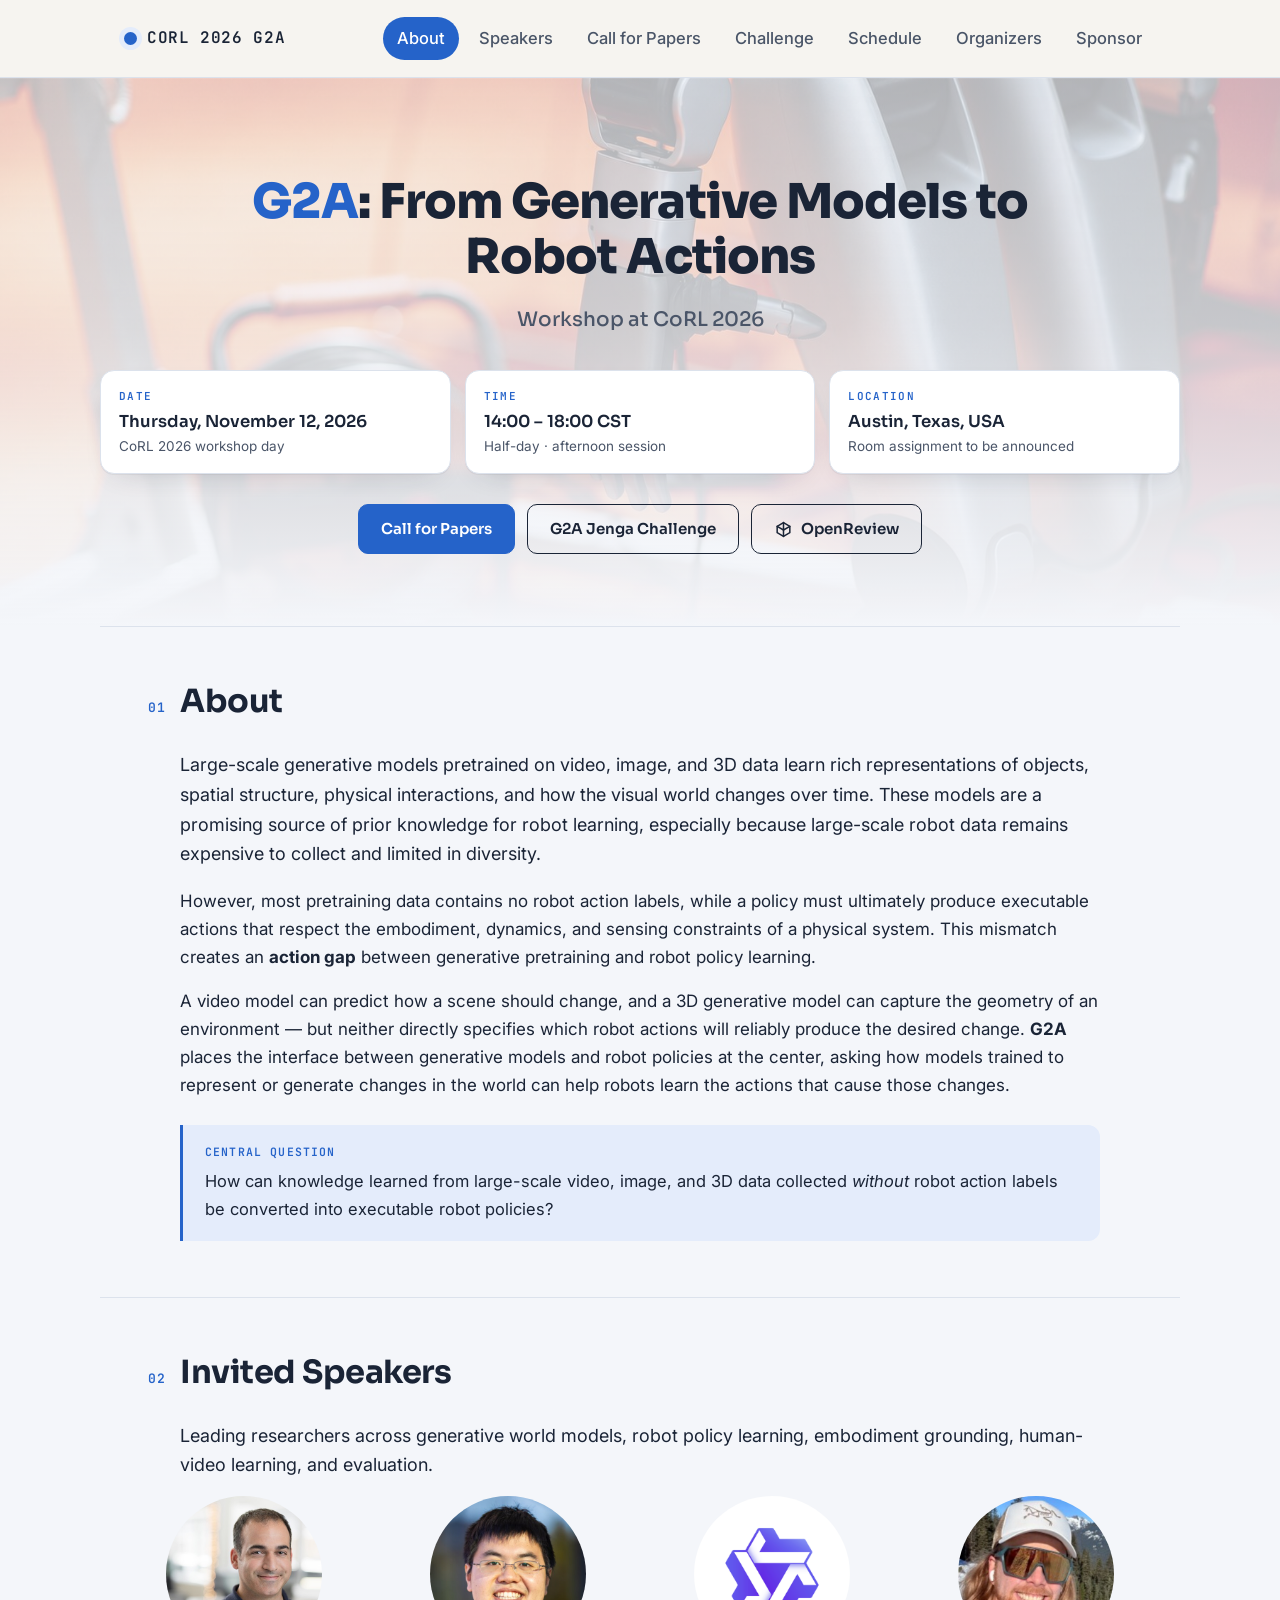
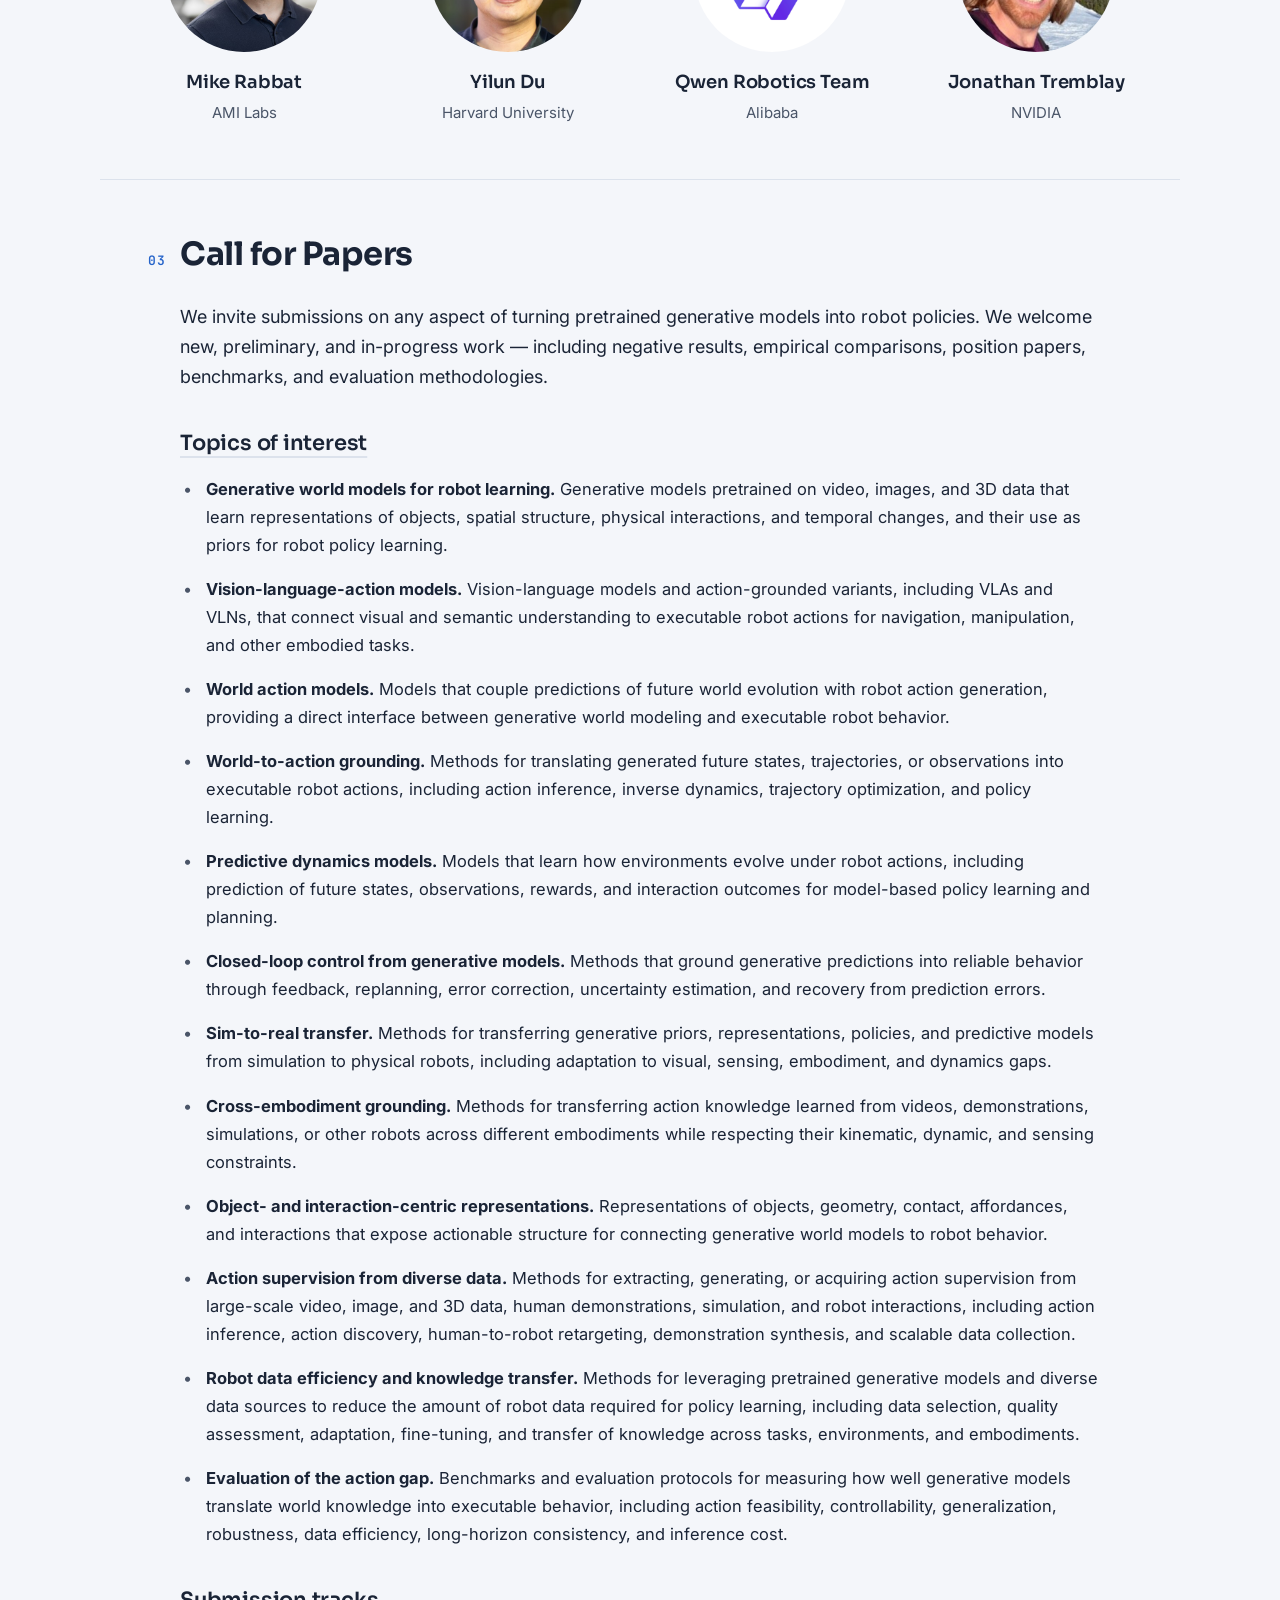
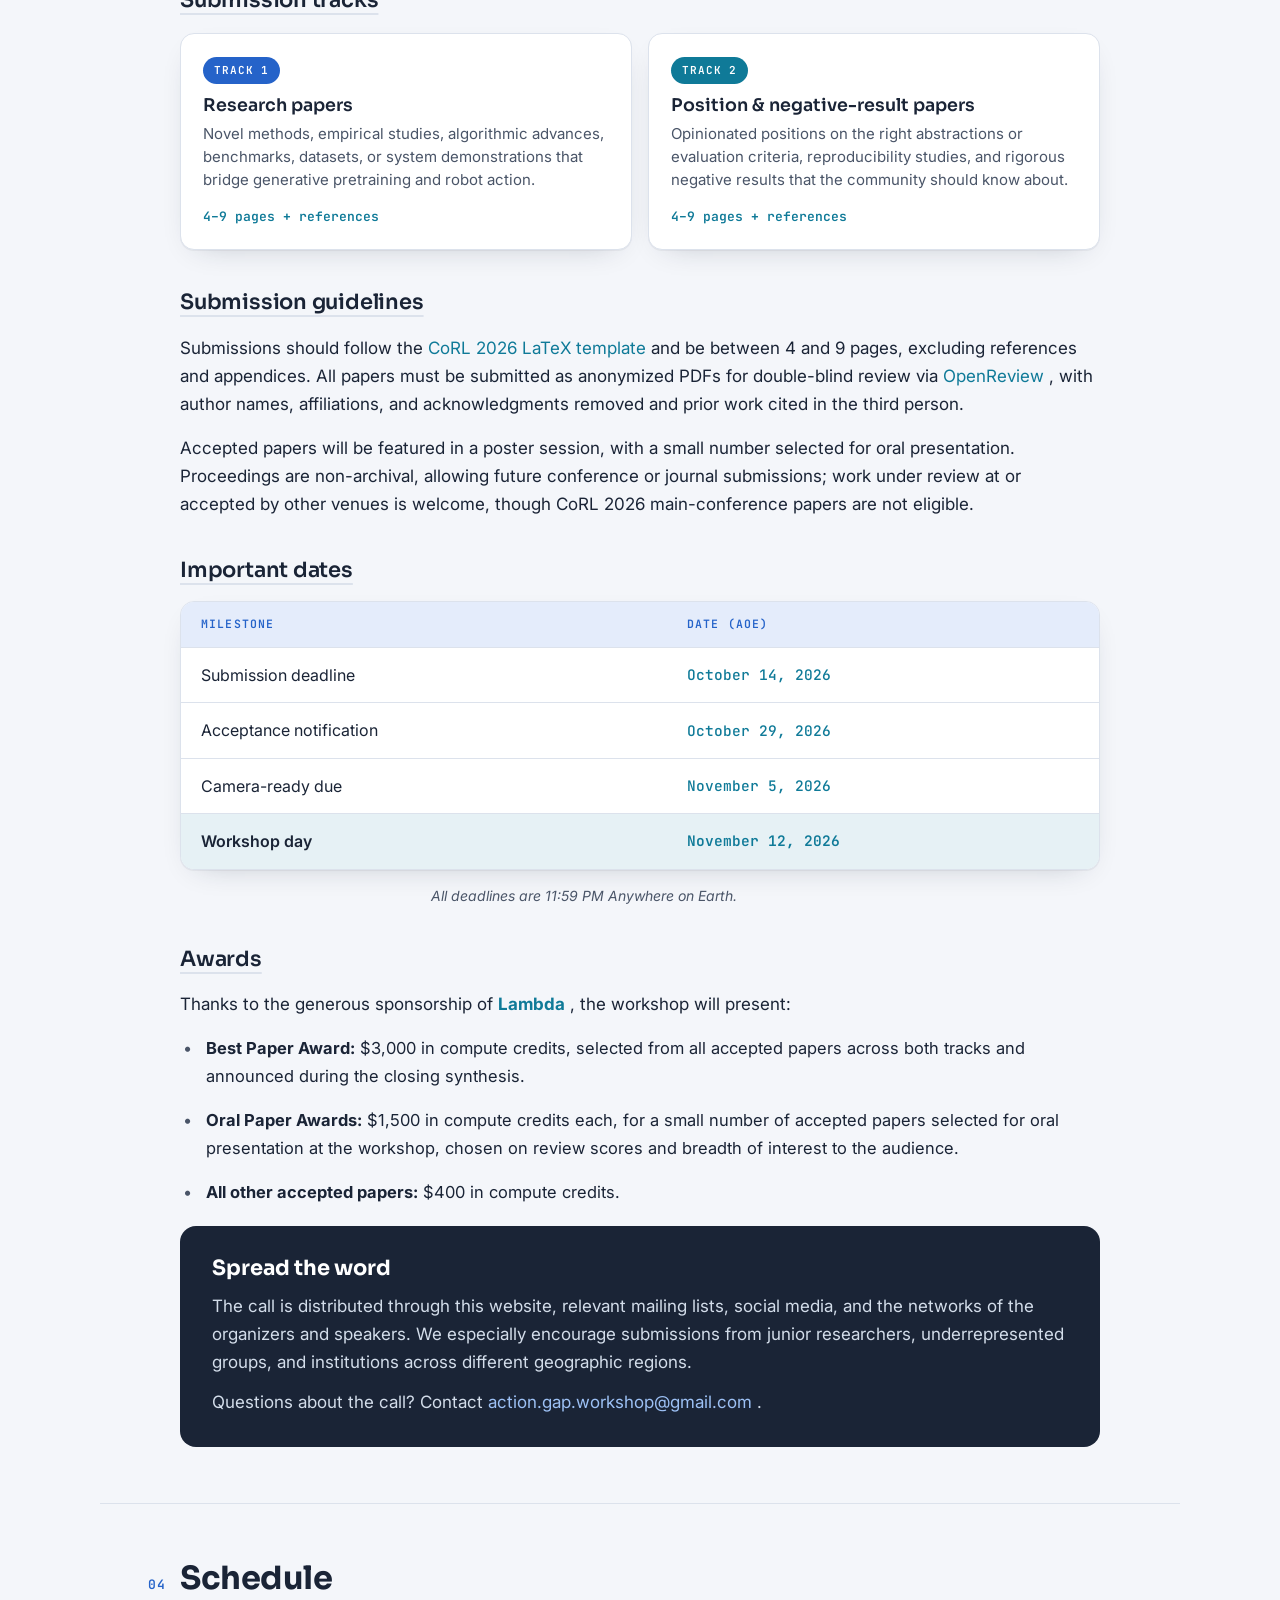
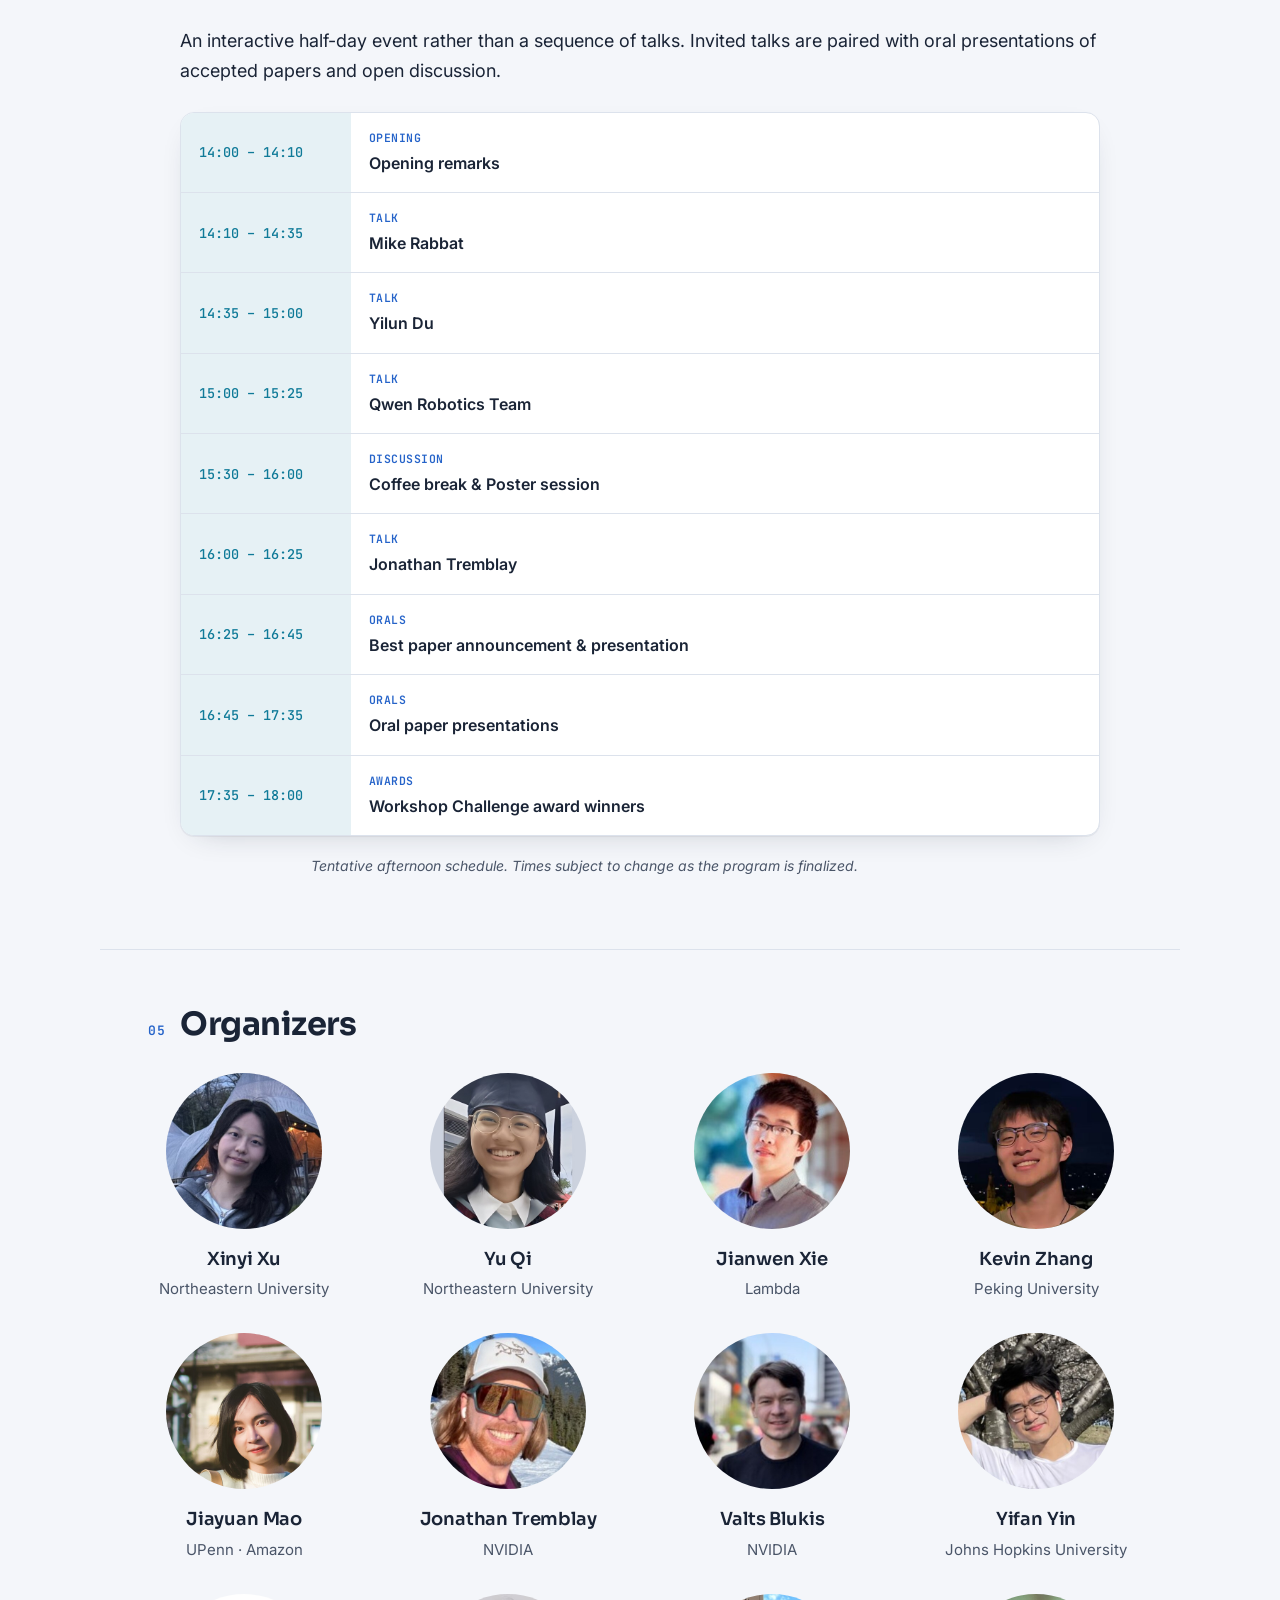
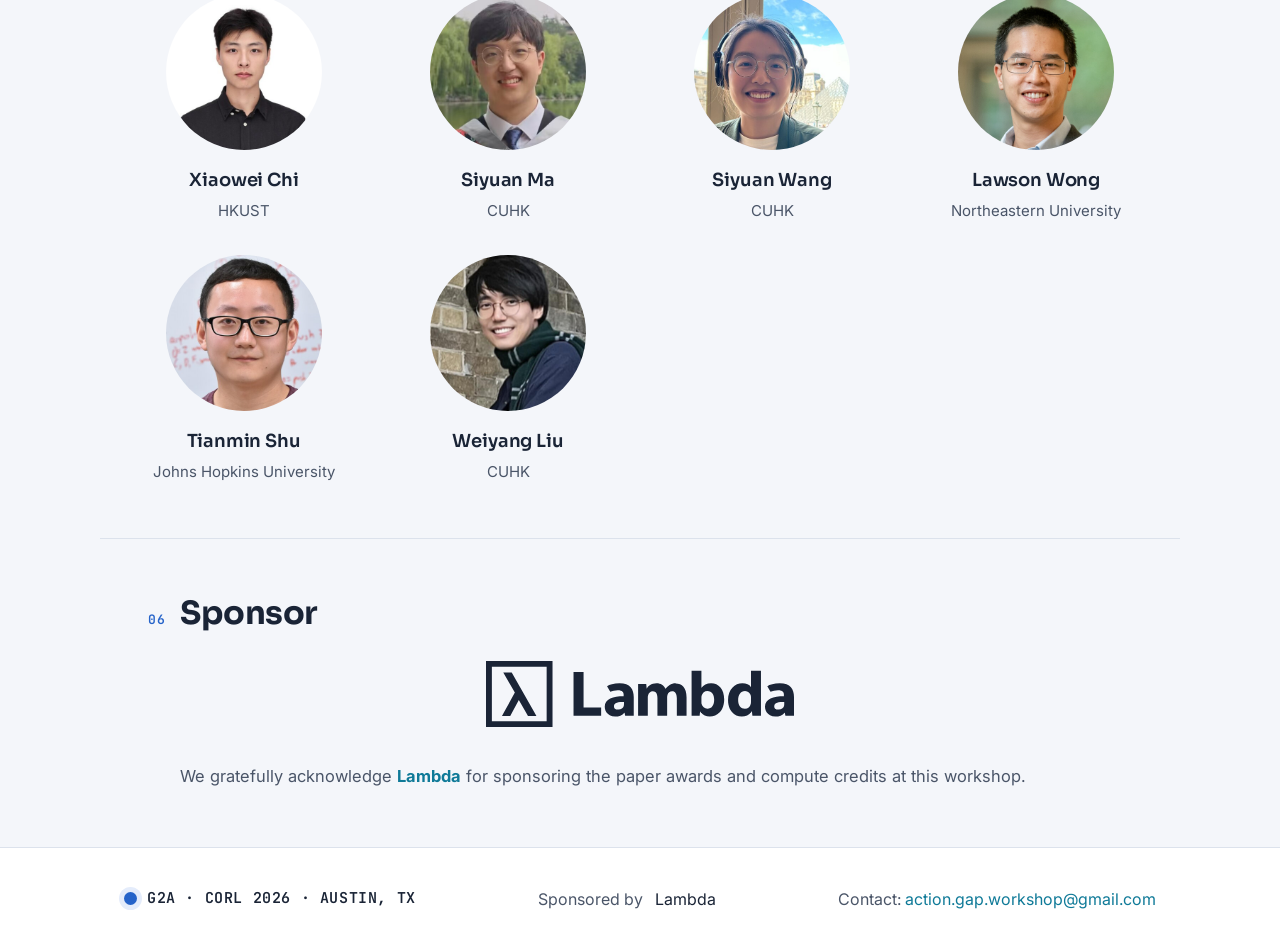
==== commit b043d2e5: "Reorder organizers Co-Authored-By: Claude Opus 5.5 <noreply@anthropic.com>" ====
--- a/index.html
+++ b/index.html
@@ -917,6 +917,156 @@
       <figure class="spk">
 
         <img
+          src="assets/organizers/jianwen-xie.jpg"
+          alt="Jianwen Xie"
+          width="156"
+          height="156"
+          loading="lazy"
+        >
+
+        <figcaption>
+
+          <a
+            class="nm"
+            href="https://scholar.google.com/citations?user=O3p4CIQAAAAJ&hl=en"
+            target="_blank"
+            rel="noopener"
+          >
+            Jianwen Xie
+          </a>
+
+          <span class="aff">
+            Lambda
+          </span>
+
+        </figcaption>
+
+      </figure>
+
+
+      <figure class="spk">
+
+        <img
+          src="assets/organizers/kevin-zhang.jpg"
+          alt="Kevin Zhang"
+          width="156"
+          height="156"
+          loading="lazy"
+        >
+
+        <figcaption>
+
+          <a
+            class="nm"
+            href="https://scholar.google.com/citations?user=TJAXRy8AAAAJ&hl=en"
+            target="_blank"
+            rel="noopener"
+          >
+            Kevin Zhang
+          </a>
+
+          <span class="aff">
+            Peking University
+          </span>
+
+        </figcaption>
+
+      </figure>
+
+
+      <figure class="spk">
+
+        <img
+          src="assets/organizers/jiayuan-mao.jpg"
+          alt="Jiayuan Mao"
+          width="156"
+          height="156"
+          loading="lazy"
+        >
+
+        <figcaption>
+
+          <a
+            class="nm"
+            href="https://jiayuanm.com/"
+            target="_blank"
+            rel="noopener"
+          >
+            Jiayuan Mao
+          </a>
+
+          <span class="aff">
+            UPenn · Amazon
+          </span>
+
+        </figcaption>
+
+      </figure>
+
+
+      <figure class="spk">
+
+        <img
+          src="assets/organizers/jonathan-tremblay.jpg"
+          alt="Jonathan Tremblay"
+          width="156"
+          height="156"
+          loading="lazy"
+        >
+
+        <figcaption>
+
+          <a
+            class="nm"
+            href="https://jtremblay.org/"
+            target="_blank"
+            rel="noopener"
+          >
+            Jonathan Tremblay
+          </a>
+
+          <span class="aff">
+            NVIDIA
+          </span>
+
+        </figcaption>
+
+      </figure>
+
+
+      <figure class="spk">
+
+        <img
+          src="assets/organizers/valts-blukis.jpg"
+          alt="Valts Blukis"
+          width="156"
+          height="156"
+          loading="lazy"
+        >
+
+        <figcaption>
+
+          <a
+            class="nm"
+            href="https://www.linkedin.com/in/valtsblukis"
+            target="_blank"
+            rel="noopener"
+          >
+            Valts Blukis
+          </a>
+
+          <span class="aff">
+            NVIDIA
+          </span>
+
+        </figcaption>
+
+      </figure>
+
+
+      <figure class="spk">
+
+        <img
           src="assets/organizers/yifan-yin.jpg"
           alt="Yifan Yin"
           width="156"
@@ -947,36 +1097,6 @@
       <figure class="spk">
 
         <img
-          src="assets/organizers/kevin-zhang.jpg"
-          alt="Kevin Zhang"
-          width="156"
-          height="156"
-          loading="lazy"
-        >
-
-        <figcaption>
-
-          <a
-            class="nm"
-            href="https://scholar.google.com/citations?user=TJAXRy8AAAAJ&hl=en"
-            target="_blank"
-            rel="noopener"
-          >
-            Kevin Zhang
-          </a>
-
-          <span class="aff">
-            Peking University
-          </span>
-
-        </figcaption>
-
-      </figure>
-
-
-      <figure class="spk">
-
-        <img
           src="assets/organizers/xiaowei-chi.jpg"
           alt="Xiaowei Chi"
           width="156"
@@ -1127,96 +1247,6 @@
       <figure class="spk">
 
         <img
-          src="assets/organizers/jiayuan-mao.jpg"
-          alt="Jiayuan Mao"
-          width="156"
-          height="156"
-          loading="lazy"
-        >
-
-        <figcaption>
-
-          <a
-            class="nm"
-            href="https://jiayuanm.com/"
-            target="_blank"
-            rel="noopener"
-          >
-            Jiayuan Mao
-          </a>
-
-          <span class="aff">
-            UPenn · Amazon
-          </span>
-
-        </figcaption>
-
-      </figure>
-
-
-      <figure class="spk">
-
-        <img
-          src="assets/organizers/jonathan-tremblay.jpg"
-          alt="Jonathan Tremblay"
-          width="156"
-          height="156"
-          loading="lazy"
-        >
-
-        <figcaption>
-
-          <a
-            class="nm"
-            href="https://jtremblay.org/"
-            target="_blank"
-            rel="noopener"
-          >
-            Jonathan Tremblay
-          </a>
-
-          <span class="aff">
-            NVIDIA
-          </span>
-
-        </figcaption>
-
-      </figure>
-
-
-      <figure class="spk">
-
-        <img
-          src="assets/organizers/valts-blukis.jpg"
-          alt="Valts Blukis"
-          width="156"
-          height="156"
-          loading="lazy"
-        >
-
-        <figcaption>
-
-          <a
-            class="nm"
-            href="https://www.linkedin.com/in/valtsblukis"
-            target="_blank"
-            rel="noopener"
-          >
-            Valts Blukis
-          </a>
-
-          <span class="aff">
-            NVIDIA
-          </span>
-
-        </figcaption>
-
-      </figure>
-
-
-      <figure class="spk">
-
-        <img
           src="assets/organizers/weiyang-liu.jpg"
           alt="Weiyang Liu"
           width="156"
@@ -1244,36 +1274,6 @@
       </figure>
 
 
-      <figure class="spk">
-
-        <img
-          src="assets/organizers/jianwen-xie.jpg"
-          alt="Jianwen Xie"
-          width="156"
-          height="156"
-          loading="lazy"
-        >
-
-        <figcaption>
-
-          <a
-            class="nm"
-            href="https://scholar.google.com/citations?user=O3p4CIQAAAAJ&hl=en"
-            target="_blank"
-            rel="noopener"
-          >
-            Jianwen Xie
-          </a>
-
-          <span class="aff">
-            Lambda
-          </span>
-
-        </figcaption>
-
-      </figure>
-
-
     </div>
 
   </section>
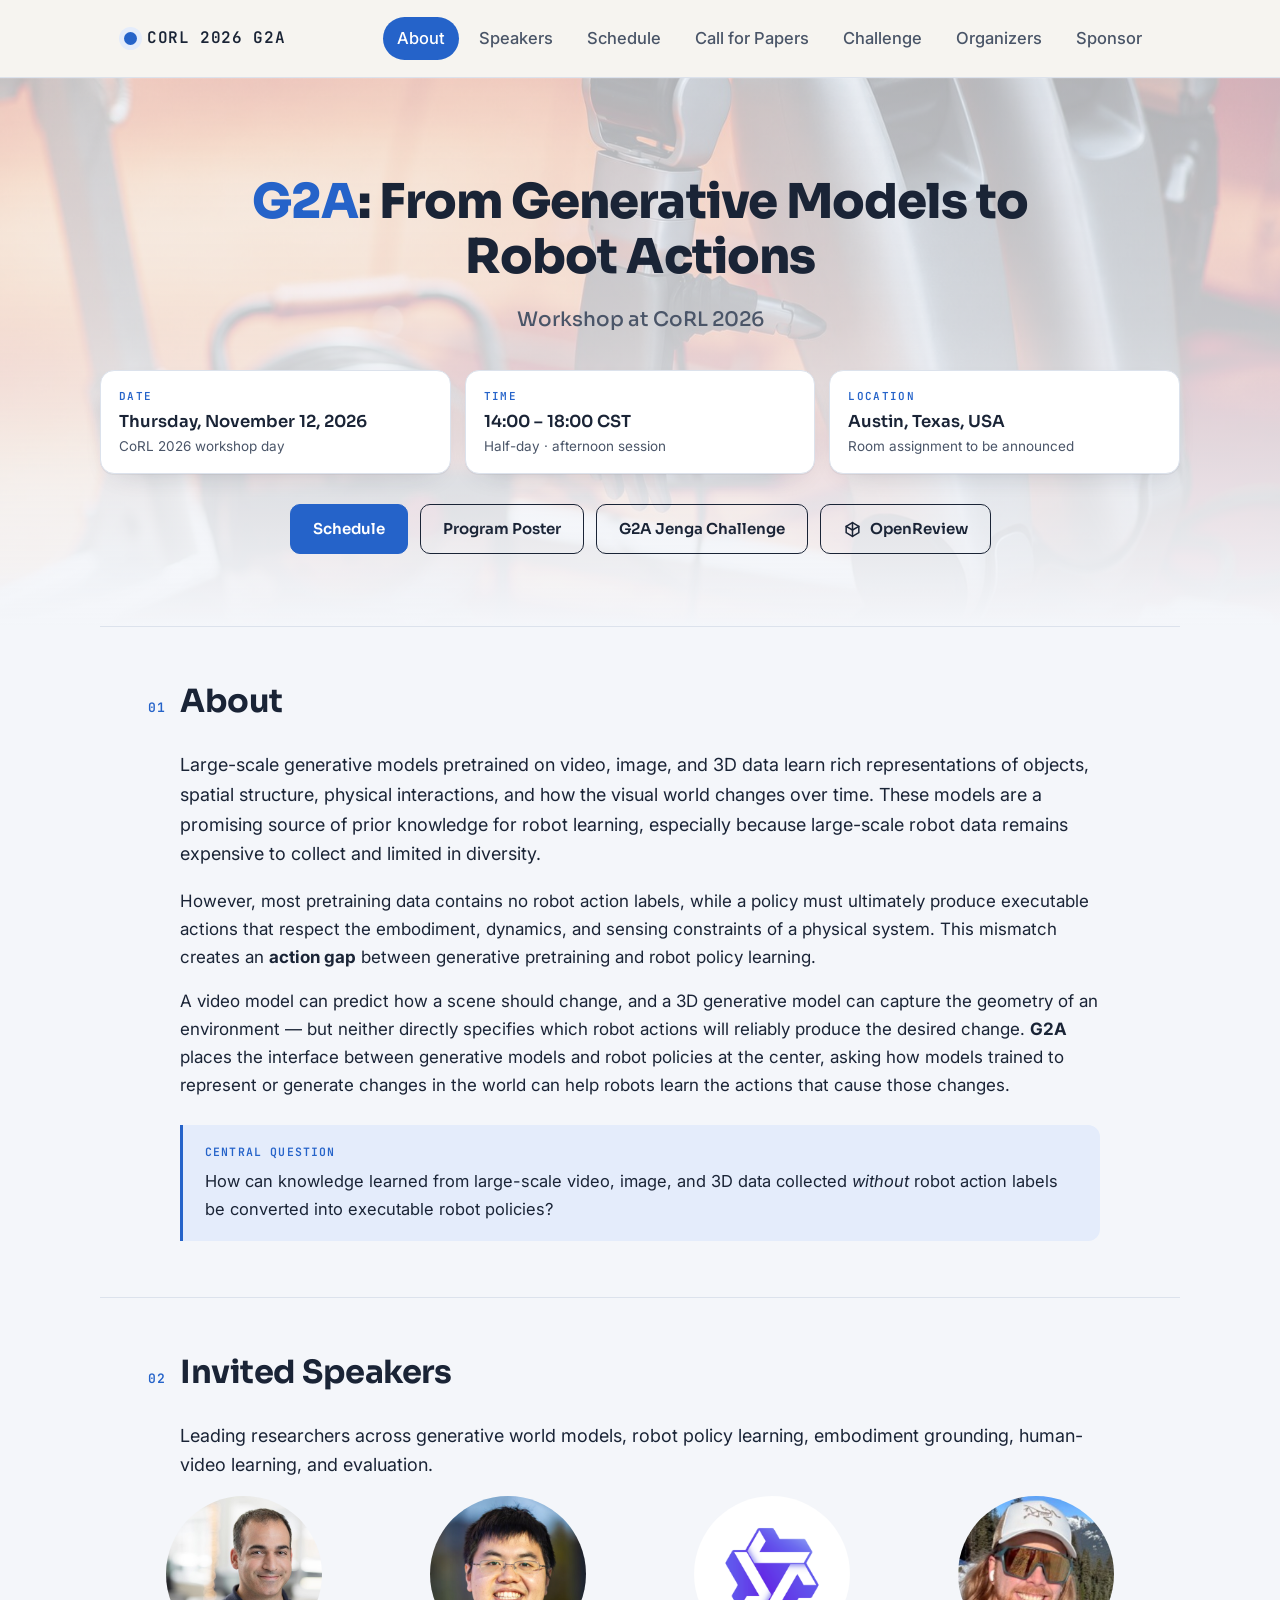
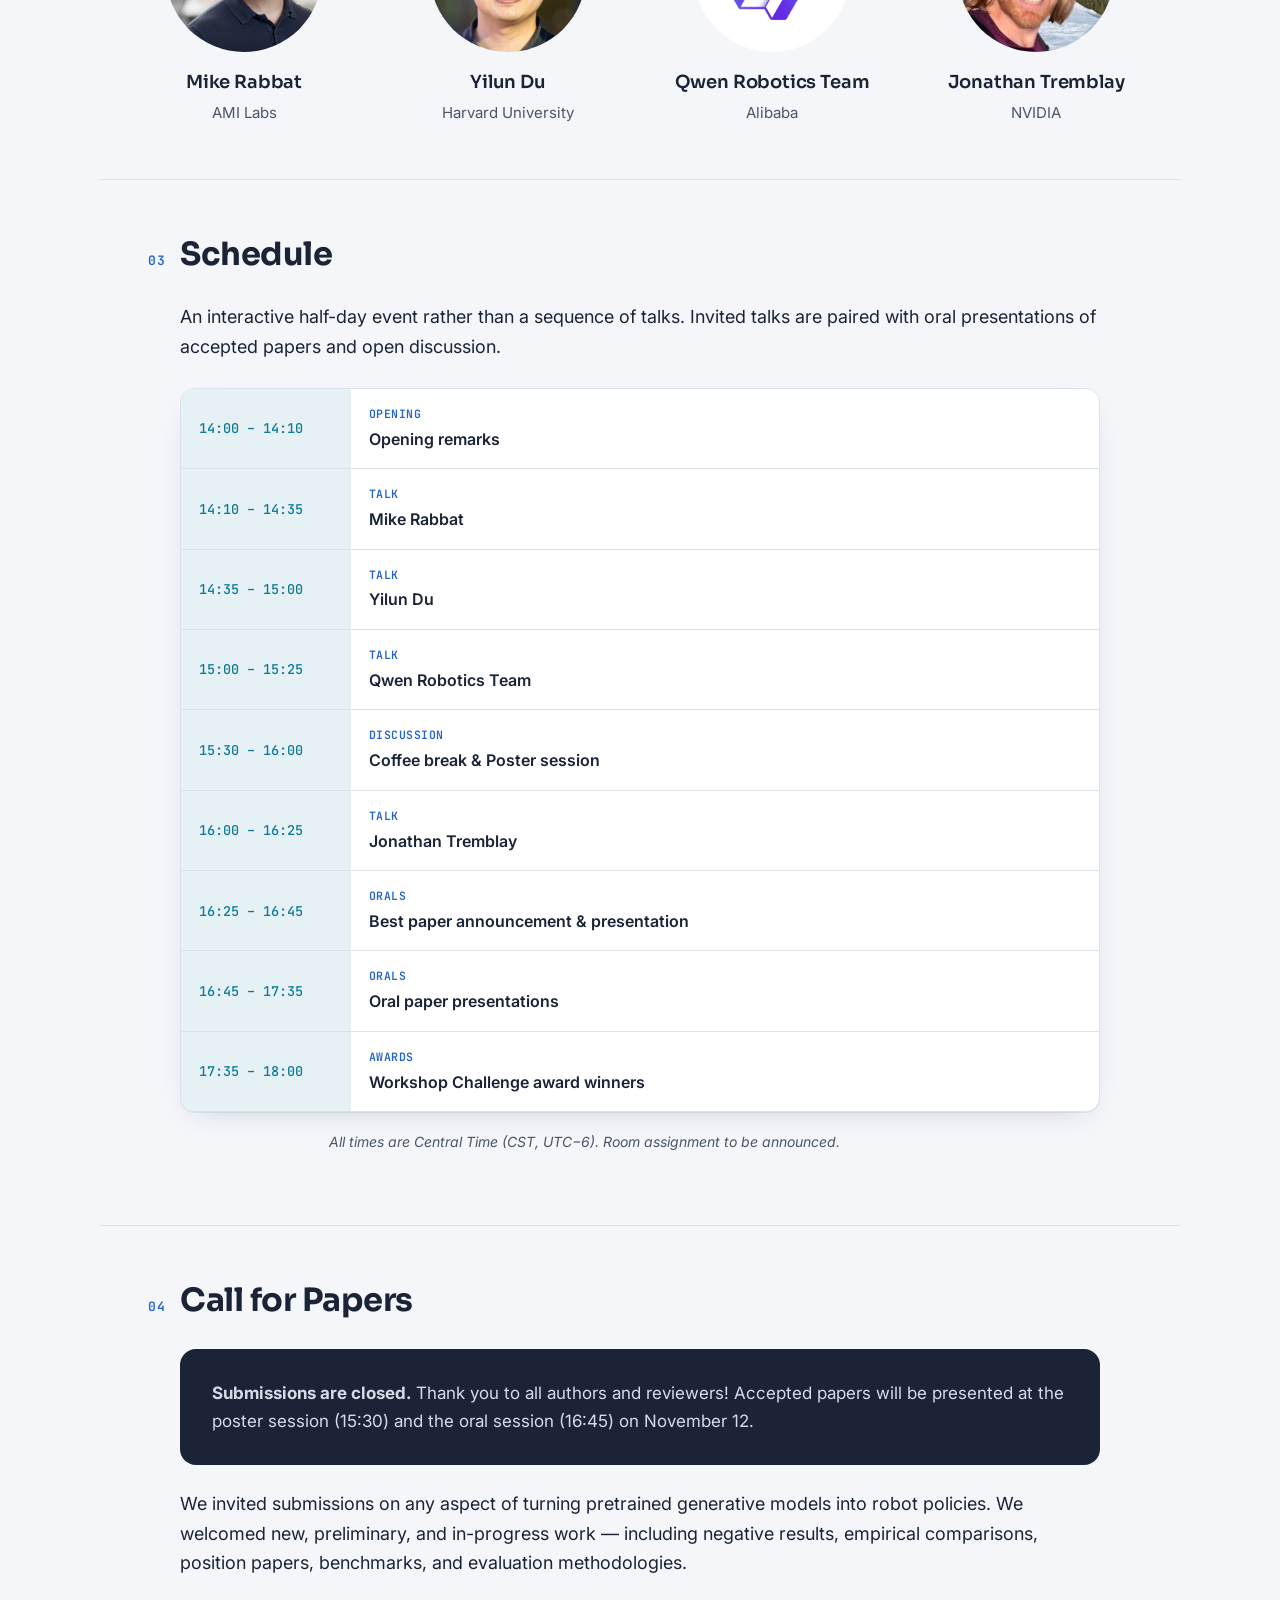
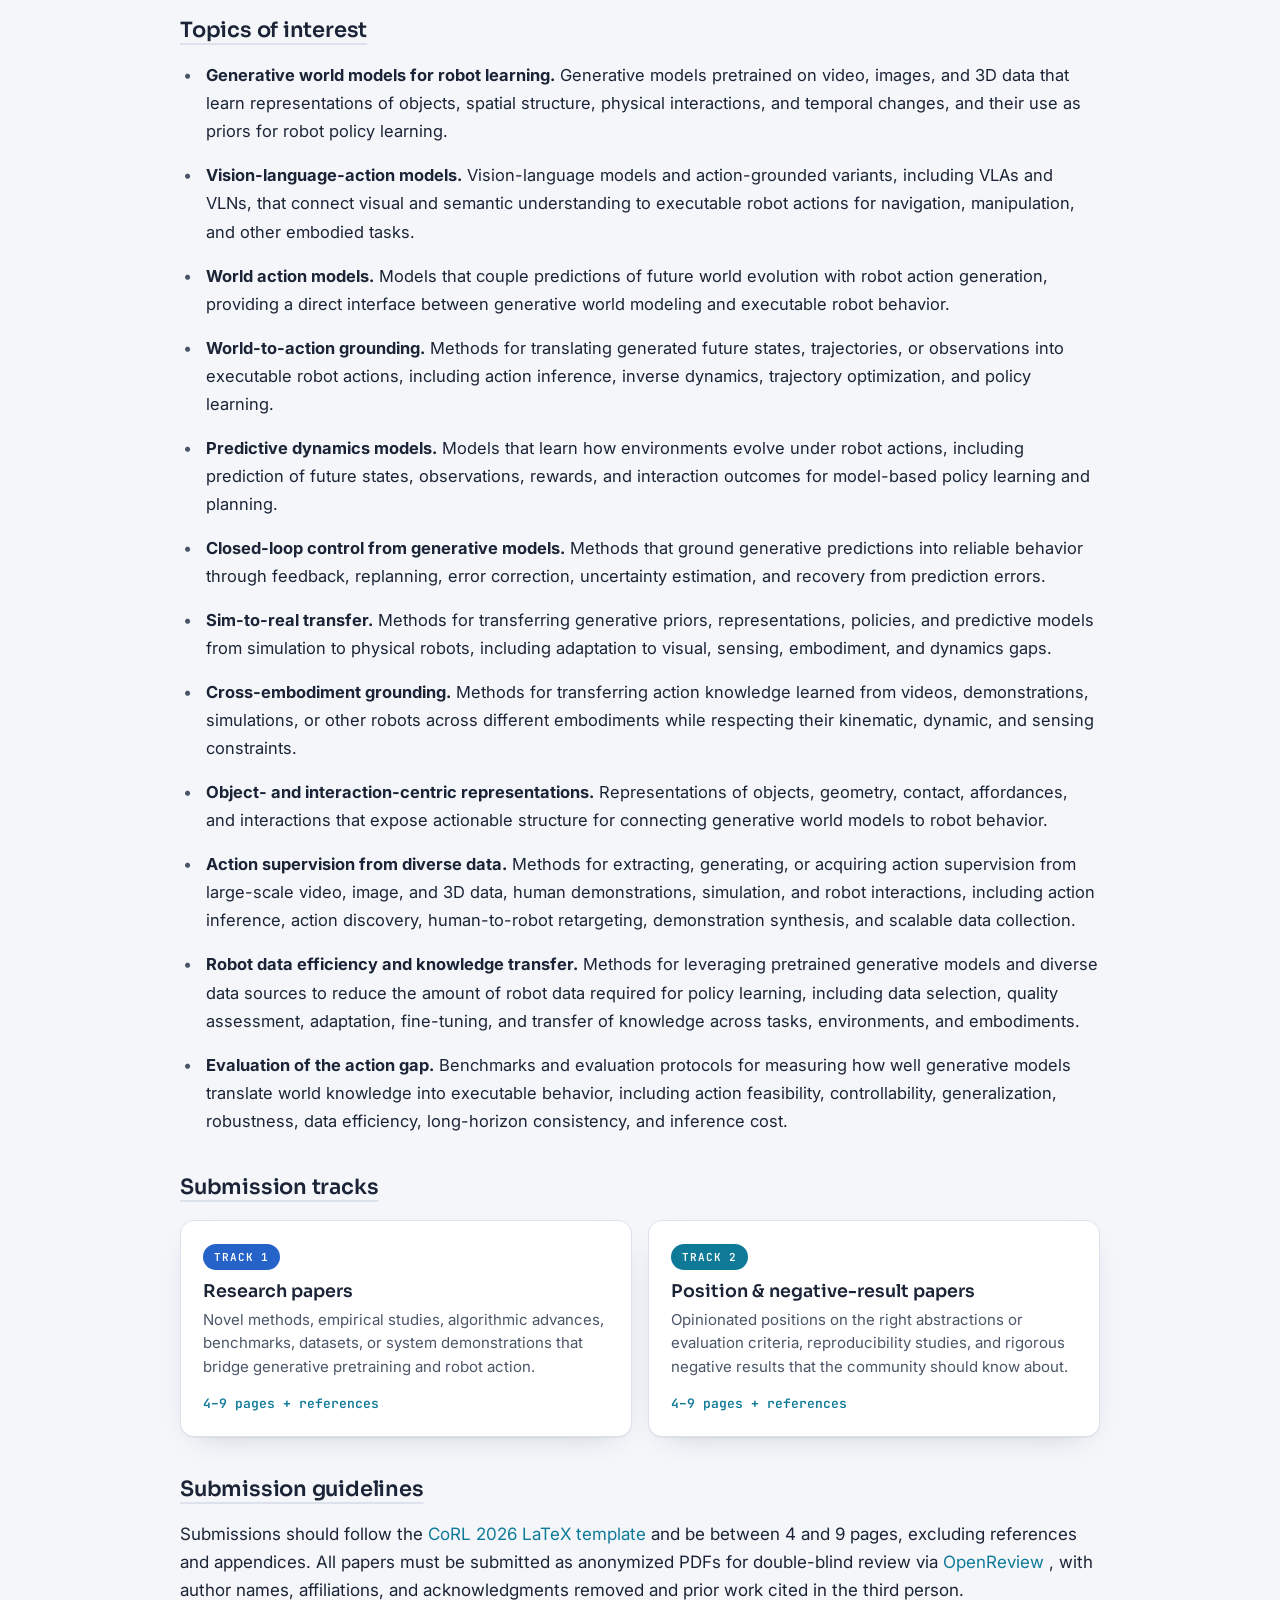
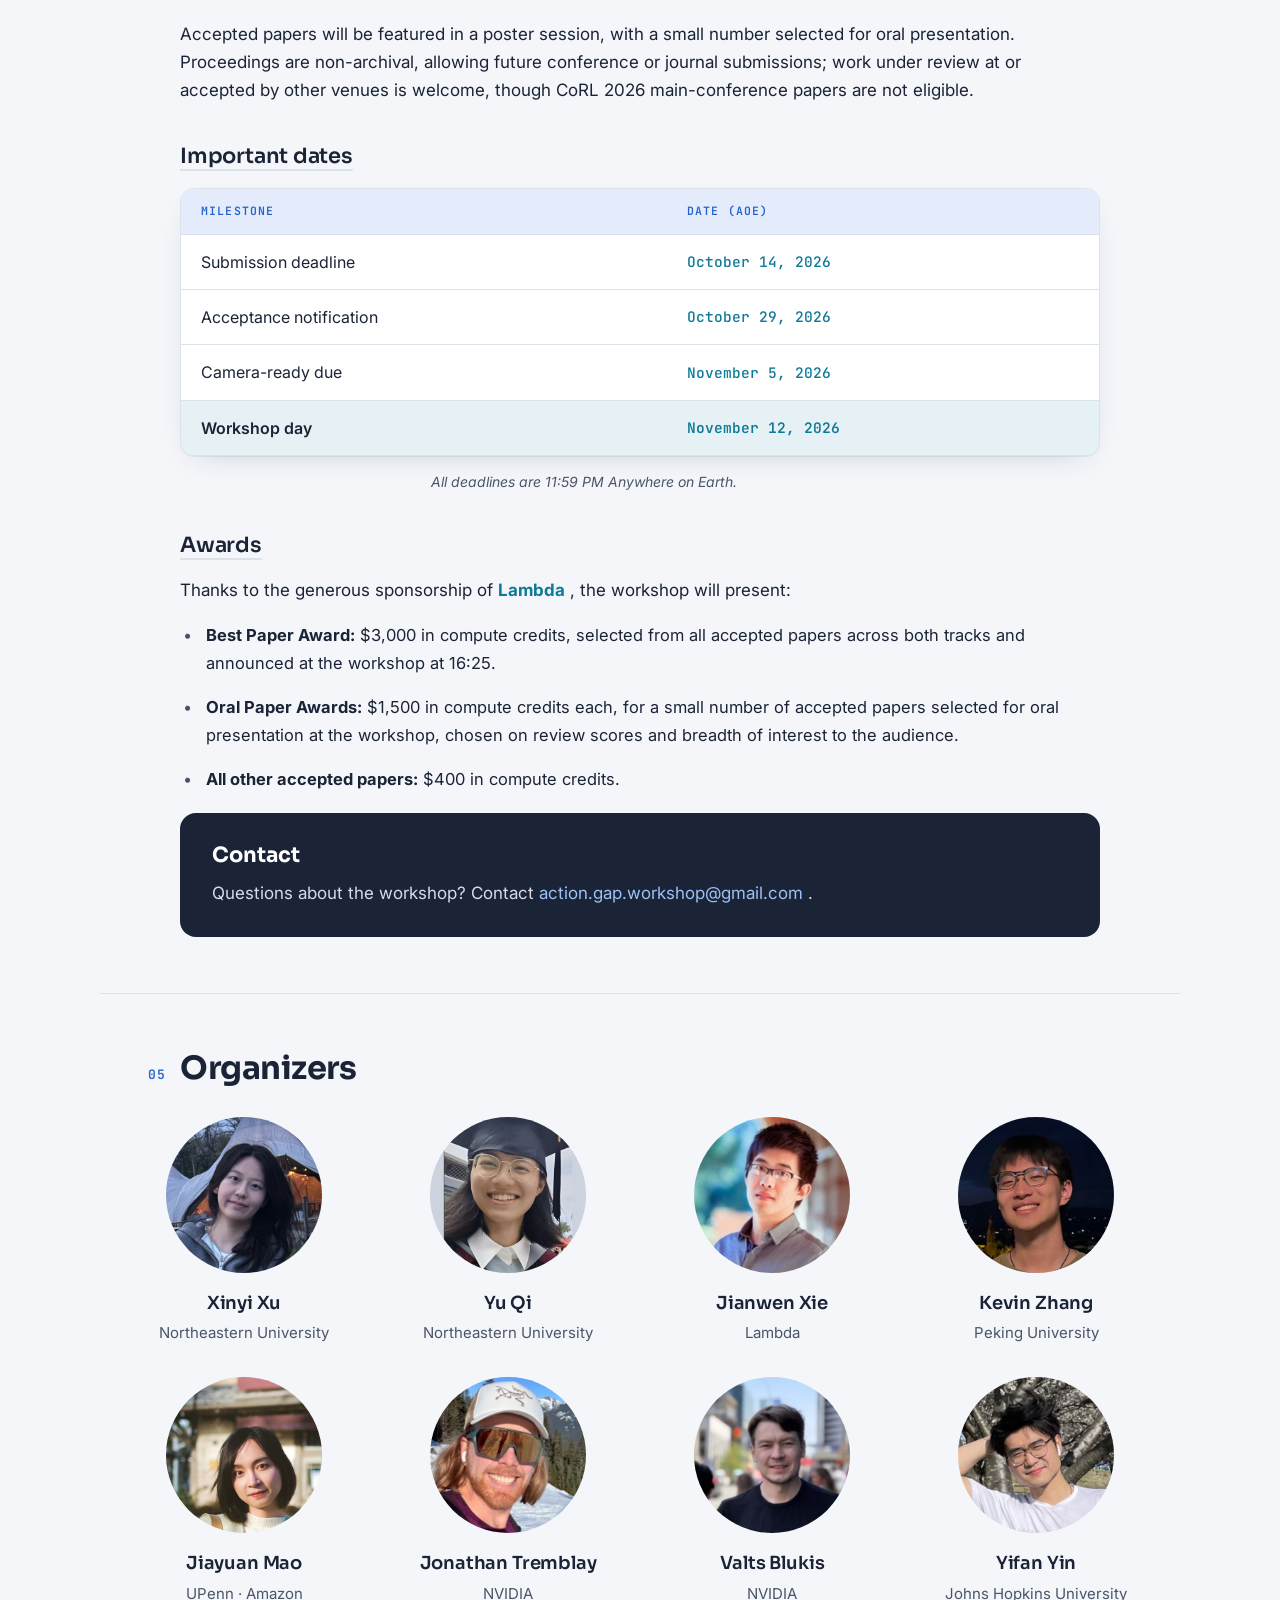
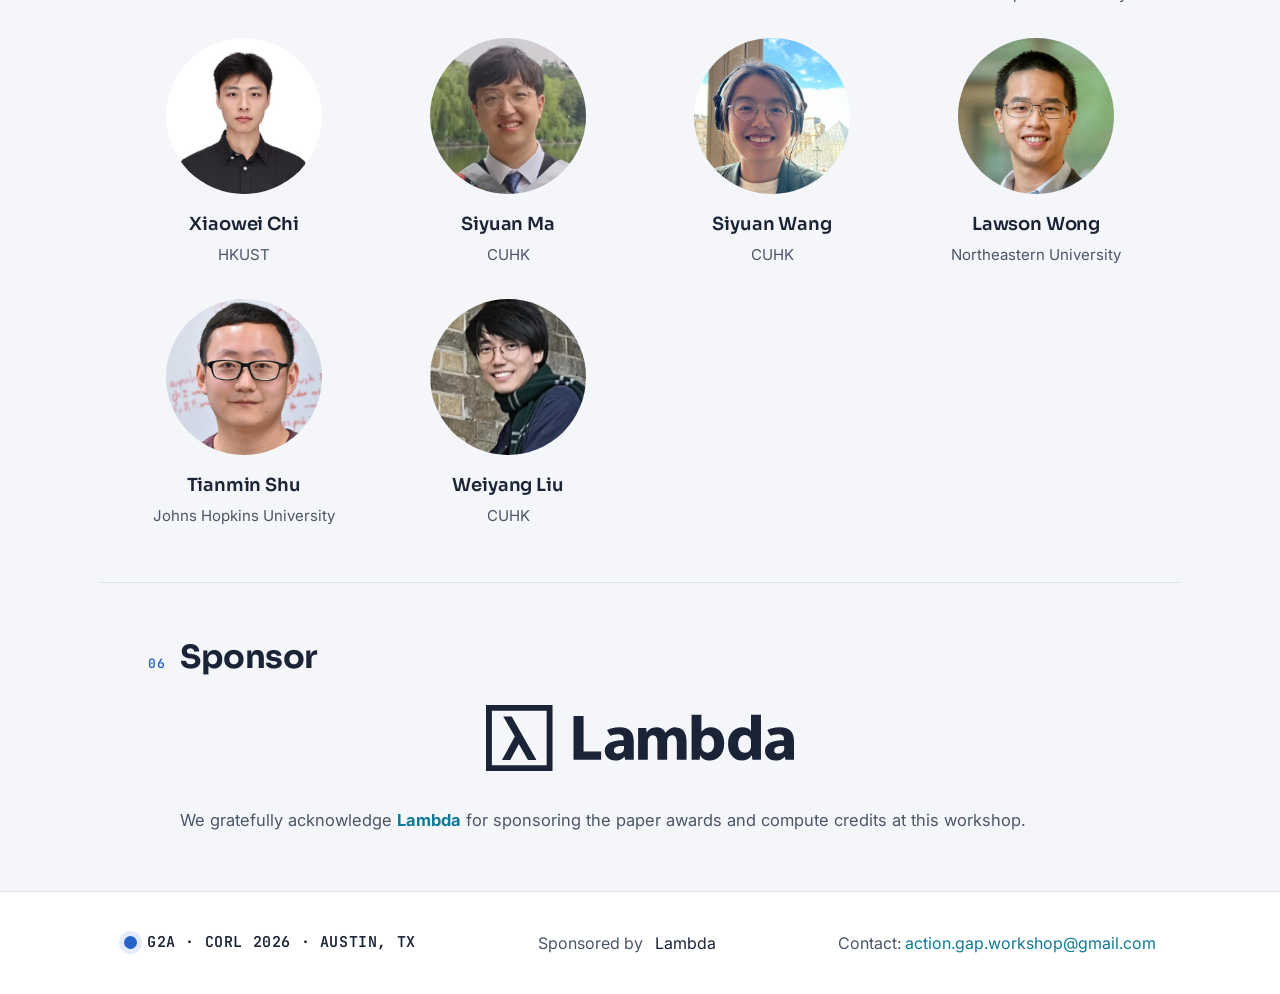
==== commit e9095b14: "Update homepage for workshop day: schedule first, CfP closed, program poster Co-Authored-By: Claude " ====
--- a/index.html
+++ b/index.html
@@ -60,16 +60,16 @@
         Speakers
       </a>
 
+      <a href="#schedule">
+        Schedule
+      </a>
+
       <a href="#papers">
         Call for Papers
       </a>
 
       <a href="challenge.html">
         Challenge
-      </a>
-
-      <a href="#schedule">
-        Schedule
       </a>
 
       <a href="#committee">
@@ -164,10 +164,20 @@
     <div class="cta-row">
 
       <a
-        href="#papers"
+        href="#schedule"
         class="btn btn-primary"
       >
-        Call for Papers
+        Schedule
+      </a>
+
+
+      <a
+        href="assets/G2A_program_poster.pdf"
+        class="btn btn-ghost"
+        target="_blank"
+        rel="noopener"
+      >
+        Program Poster
       </a>
 
 
@@ -371,20 +381,152 @@
 
 
   <!-- =========================================================
-       03 CALL FOR PAPERS
+       03 SCHEDULE
        ========================================================= -->
 
-  <section id="papers">
+  <section id="schedule">
 
     <div class="sec-head">
       <span class="sec-num">03</span>
+      <h2>Schedule</h2>
+    </div>
+
+
+    <p class="lead">
+      An interactive half-day event rather than a sequence of talks. Invited
+      talks are paired with oral presentations of accepted papers and open
+      discussion.
+    </p>
+
+
+    <div
+      class="sched"
+      style="margin-top:26px;"
+    >
+
+      <div class="sched-row">
+        <div class="t">14:00 – 14:10</div>
+
+        <div class="d">
+          <span class="sched-tag">Opening</span>
+          <b>Opening remarks</b>
+        </div>
+      </div>
+
+
+      <div class="sched-row">
+        <div class="t">14:10 – 14:35</div>
+
+        <div class="d">
+          <span class="sched-tag">Talk</span>
+          <b>Mike Rabbat</b>
+        </div>
+      </div>
+
+
+      <div class="sched-row">
+        <div class="t">14:35 – 15:00</div>
+
+        <div class="d">
+          <span class="sched-tag">Talk</span>
+          <b>Yilun Du</b>
+        </div>
+      </div>
+
+
+      <div class="sched-row">
+        <div class="t">15:00 – 15:25</div>
+
+        <div class="d">
+          <span class="sched-tag">Talk</span>
+          <b>Qwen Robotics Team</b>
+        </div>
+      </div>
+
+
+      <div class="sched-row">
+        <div class="t">15:30 – 16:00</div>
+
+        <div class="d">
+          <span class="sched-tag">Discussion</span>
+          <b>Coffee break &amp; Poster session</b>
+        </div>
+      </div>
+
+
+      <div class="sched-row">
+        <div class="t">16:00 – 16:25</div>
+
+        <div class="d">
+          <span class="sched-tag">Talk</span>
+          <b>Jonathan Tremblay</b>
+        </div>
+      </div>
+
+
+      <div class="sched-row">
+        <div class="t">16:25 – 16:45</div>
+
+        <div class="d">
+          <span class="sched-tag">Orals</span>
+          <b>Best paper announcement &amp; presentation</b>
+        </div>
+      </div>
+
+
+      <div class="sched-row">
+        <div class="t">16:45 – 17:35</div>
+
+        <div class="d">
+          <span class="sched-tag">Orals</span>
+          <b>Oral paper presentations</b>
+        </div>
+      </div>
+
+
+      <div class="sched-row">
+        <div class="t">17:35 – 18:00</div>
+
+        <div class="d">
+          <span class="sched-tag">Awards</span>
+          <b>Workshop Challenge award winners</b>
+        </div>
+      </div>
+
+    </div>
+
+
+    <p class="sched-note">
+      All times are Central Time (CST, UTC−6). Room assignment to be announced.
+    </p>
+
+  </section>
+
+
+  <!-- =========================================================
+       04 CALL FOR PAPERS
+       ========================================================= -->
+
+  <section id="papers">
+
+    <div class="sec-head">
+      <span class="sec-num">04</span>
       <h2>Call for Papers</h2>
     </div>
 
 
+    <div class="cfp-box" style="margin-bottom:24px;">
+      <p>
+        <b>Submissions are closed.</b> Thank you to all authors and reviewers!
+        Accepted papers will be presented at the poster session (15:30) and
+        the oral session (16:45) on November 12.
+      </p>
+    </div>
+
+
     <p class="lead">
-      We invite submissions on any aspect of turning pretrained generative
-      models into robot policies. We welcome new, preliminary, and in-progress
+      We invited submissions on any aspect of turning pretrained generative
+      models into robot policies. We welcomed new, preliminary, and in-progress
       work — including negative results, empirical comparisons, position
       papers, benchmarks, and evaluation methodologies.
     </p>
@@ -671,7 +813,7 @@
       <li>
         <b>Best Paper Award:</b>
         $3,000 in compute credits, selected from all accepted papers across
-        both tracks and announced during the closing synthesis.
+        both tracks and announced at the workshop at 16:25.
       </li>
 
       <li>
@@ -692,19 +834,11 @@
     <div class="cfp-box">
 
       <h3>
-        Spread the word
+        Contact
       </h3>
 
       <p>
-        The call is distributed through this website, relevant mailing lists,
-        social media, and the networks of the organizers and speakers. We
-        especially encourage submissions from junior researchers,
-        underrepresented groups, and institutions across different geographic
-        regions.
-      </p>
-
-      <p>
-        Questions about the call? Contact
+        Questions about the workshop? Contact
         <a href="mailto:action.gap.workshop@gmail.com">
           action.gap.workshop@gmail.com
         </a>.
@@ -715,128 +849,6 @@
   </section>
 
 
-  <!-- =========================================================
-       04 SCHEDULE
-       ========================================================= -->
-
-  <section id="schedule">
-
-    <div class="sec-head">
-      <span class="sec-num">04</span>
-      <h2>Schedule</h2>
-    </div>
-
-
-    <p class="lead">
-      An interactive half-day event rather than a sequence of talks. Invited
-      talks are paired with oral presentations of accepted papers and open
-      discussion.
-    </p>
-
-
-    <div
-      class="sched"
-      style="margin-top:26px;"
-    >
-
-      <div class="sched-row">
-        <div class="t">14:00 – 14:10</div>
-
-        <div class="d">
-          <span class="sched-tag">Opening</span>
-          <b>Opening remarks</b>
-        </div>
-      </div>
-
-
-      <div class="sched-row">
-        <div class="t">14:10 – 14:35</div>
-
-        <div class="d">
-          <span class="sched-tag">Talk</span>
-          <b>Mike Rabbat</b>
-        </div>
-      </div>
-
-
-      <div class="sched-row">
-        <div class="t">14:35 – 15:00</div>
-
-        <div class="d">
-          <span class="sched-tag">Talk</span>
-          <b>Yilun Du</b>
-        </div>
-      </div>
-
-
-      <div class="sched-row">
-        <div class="t">15:00 – 15:25</div>
-
-        <div class="d">
-          <span class="sched-tag">Talk</span>
-          <b>Qwen Robotics Team</b>
-        </div>
-      </div>
-
-
-      <div class="sched-row">
-        <div class="t">15:30 – 16:00</div>
-
-        <div class="d">
-          <span class="sched-tag">Discussion</span>
-          <b>Coffee break &amp; Poster session</b>
-        </div>
-      </div>
-
-
-      <div class="sched-row">
-        <div class="t">16:00 – 16:25</div>
-
-        <div class="d">
-          <span class="sched-tag">Talk</span>
-          <b>Jonathan Tremblay</b>
-        </div>
-      </div>
-
-
-      <div class="sched-row">
-        <div class="t">16:25 – 16:45</div>
-
-        <div class="d">
-          <span class="sched-tag">Orals</span>
-          <b>Best paper announcement &amp; presentation</b>
-        </div>
-      </div>
-
-
-      <div class="sched-row">
-        <div class="t">16:45 – 17:35</div>
-
-        <div class="d">
-          <span class="sched-tag">Orals</span>
-          <b>Oral paper presentations</b>
-        </div>
-      </div>
-
-
-      <div class="sched-row">
-        <div class="t">17:35 – 18:00</div>
-
-        <div class="d">
-          <span class="sched-tag">Awards</span>
-          <b>Workshop Challenge award winners</b>
-        </div>
-      </div>
-
-    </div>
-
-
-    <p class="sched-note">
-      Tentative afternoon schedule. Times subject to change as the program is
-      finalized.
-    </p>
-
-  </section>
 
 
   <!-- =========================================================
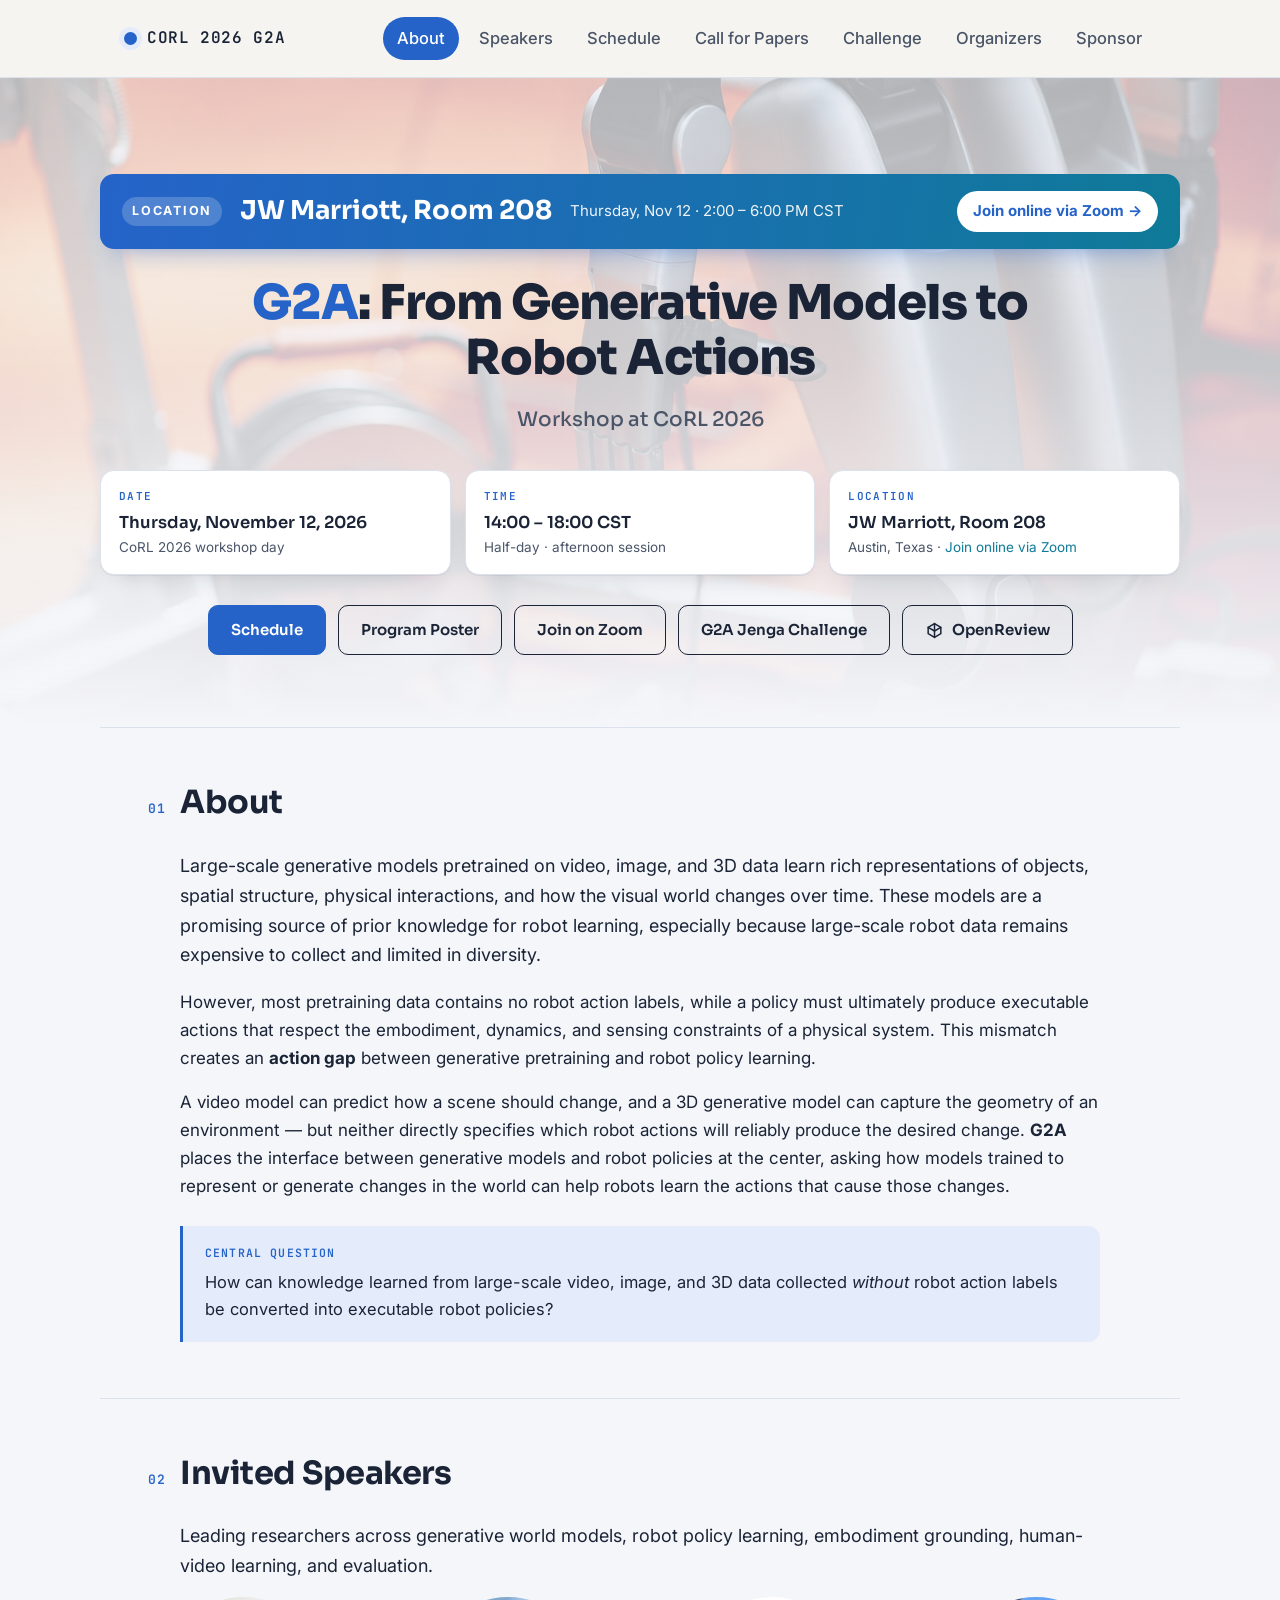
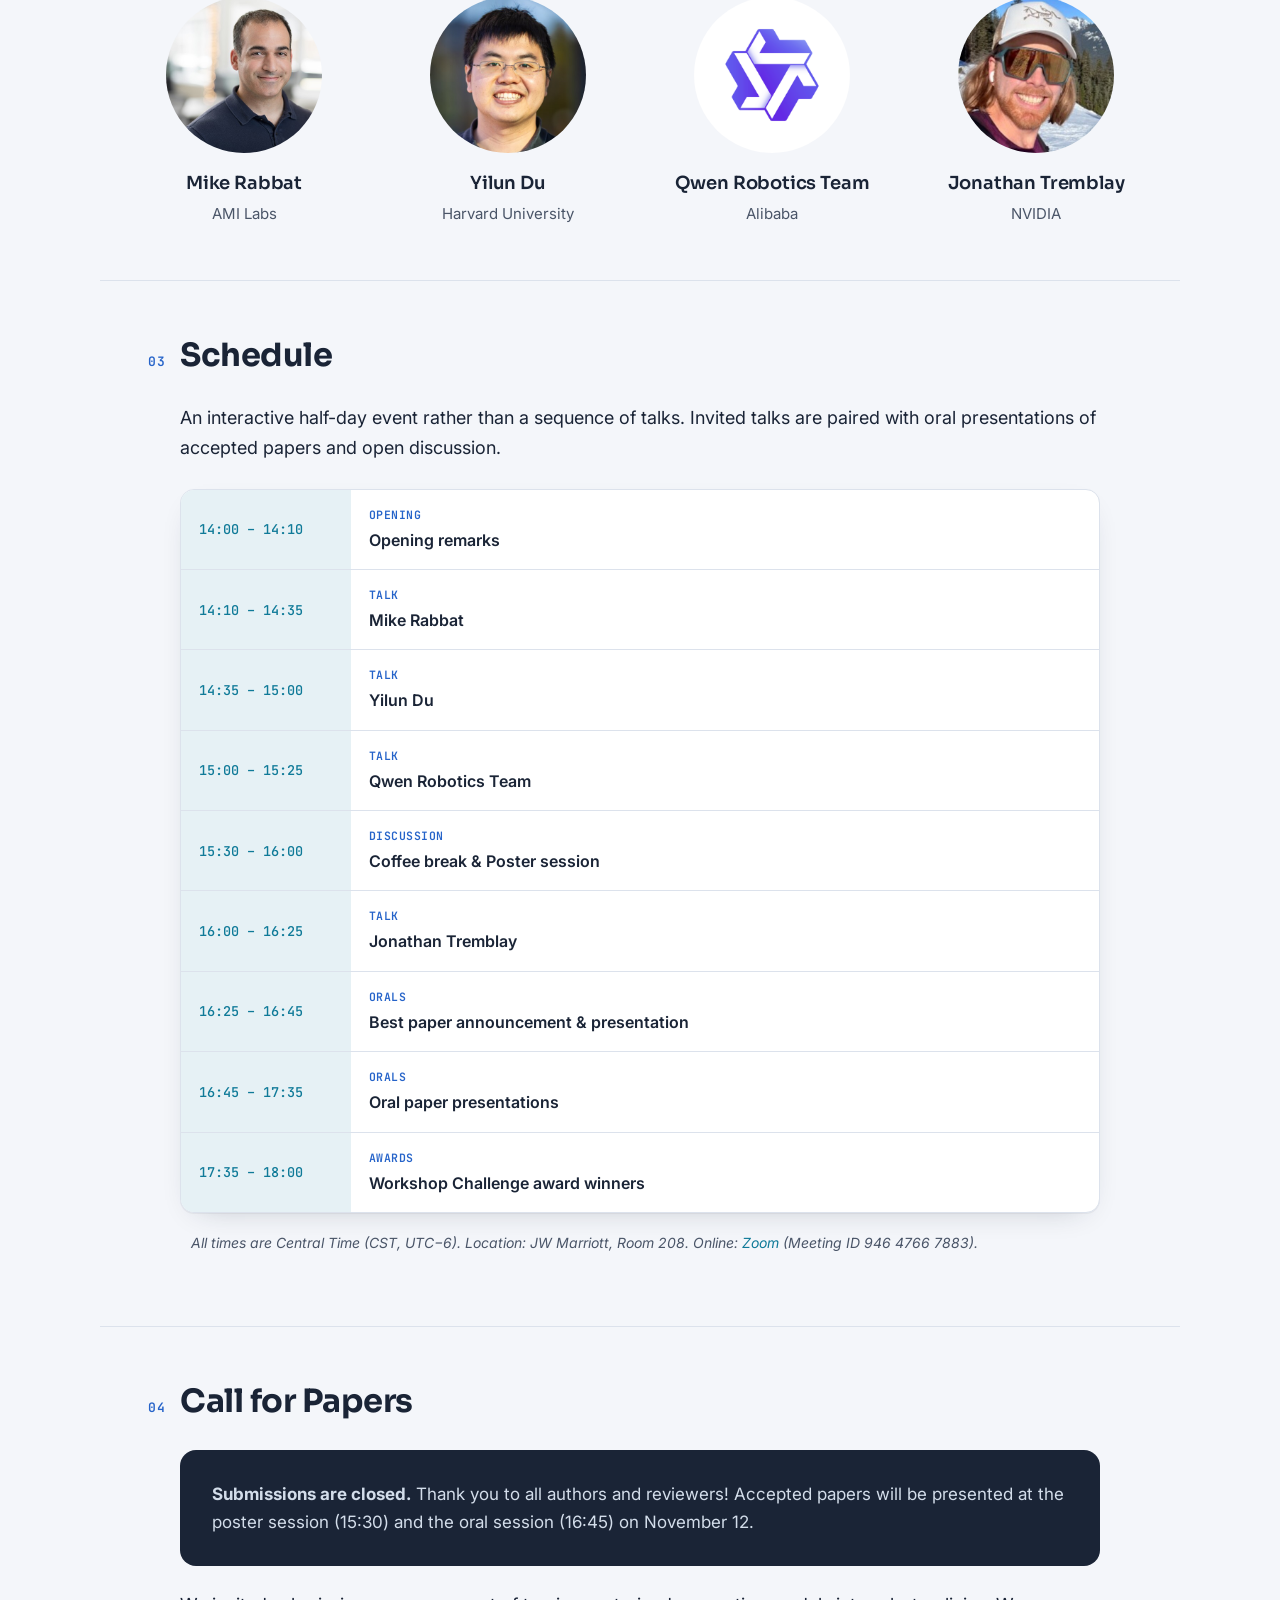
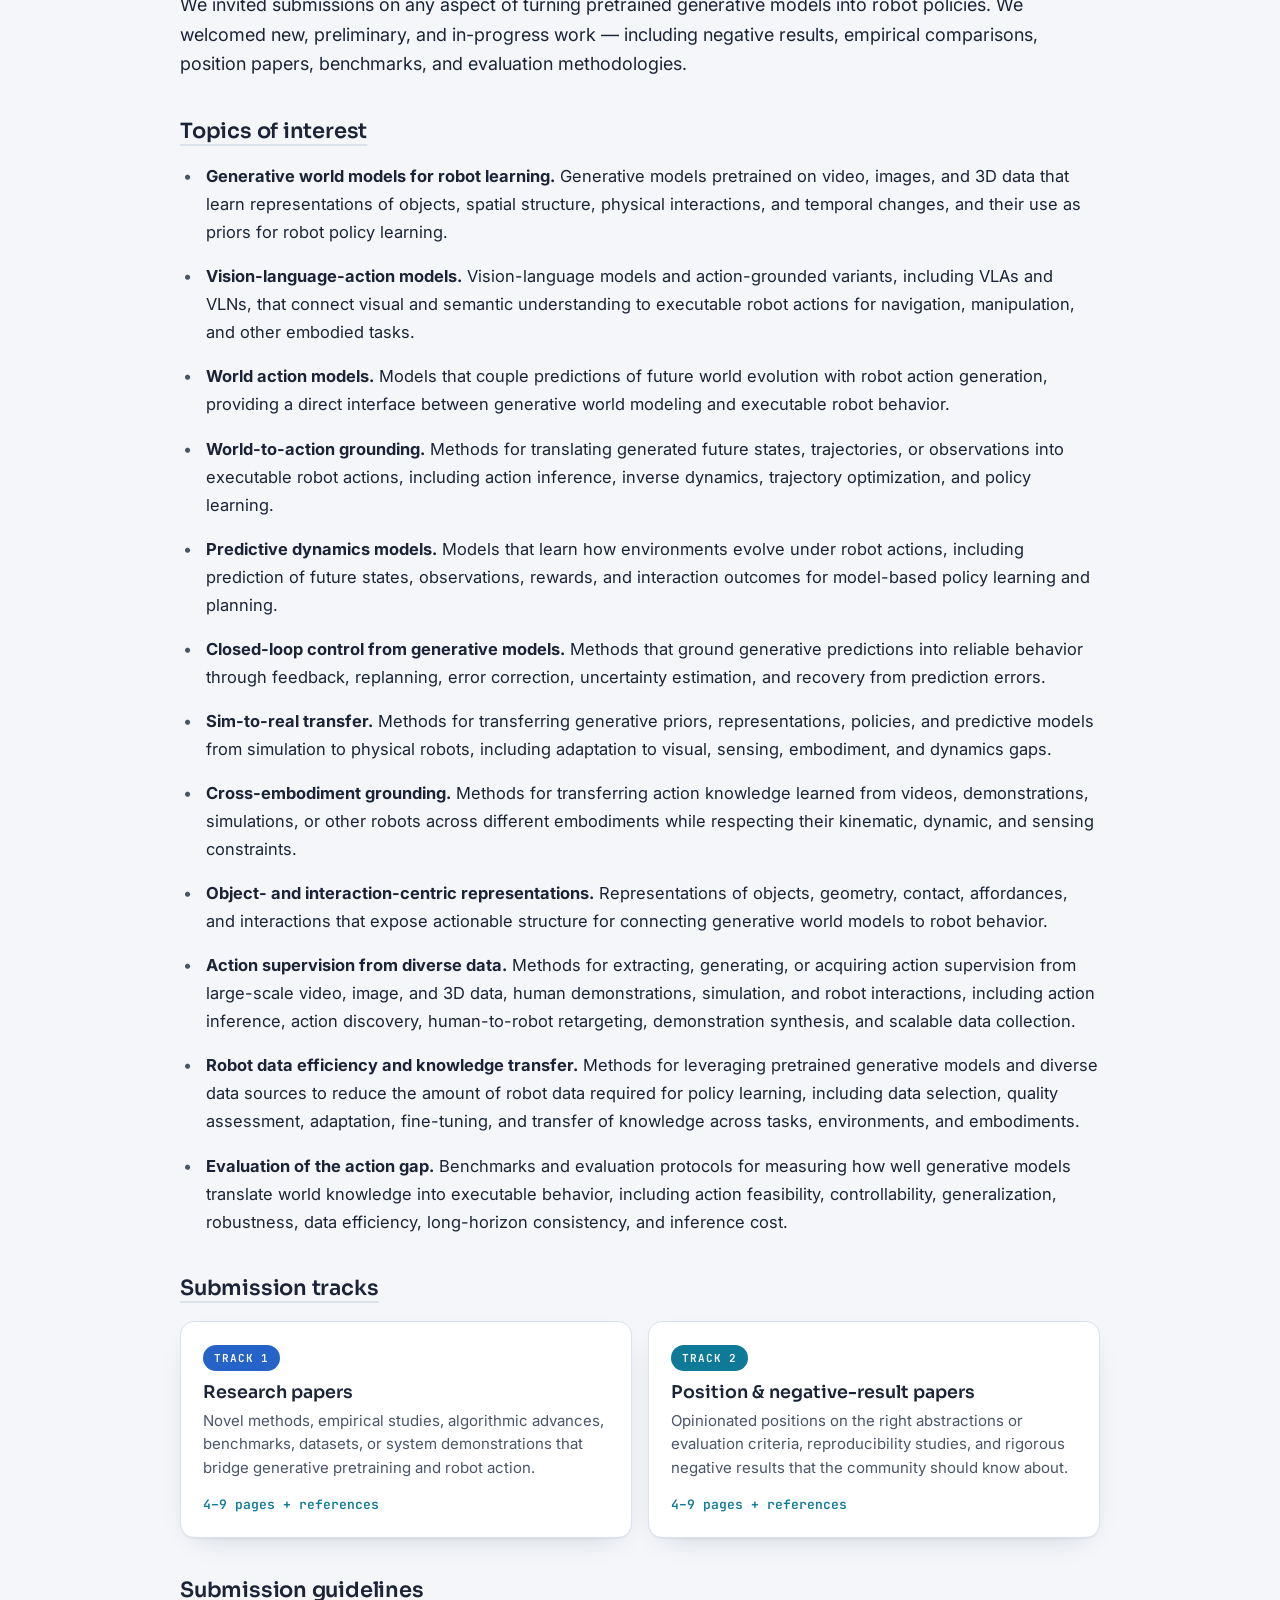
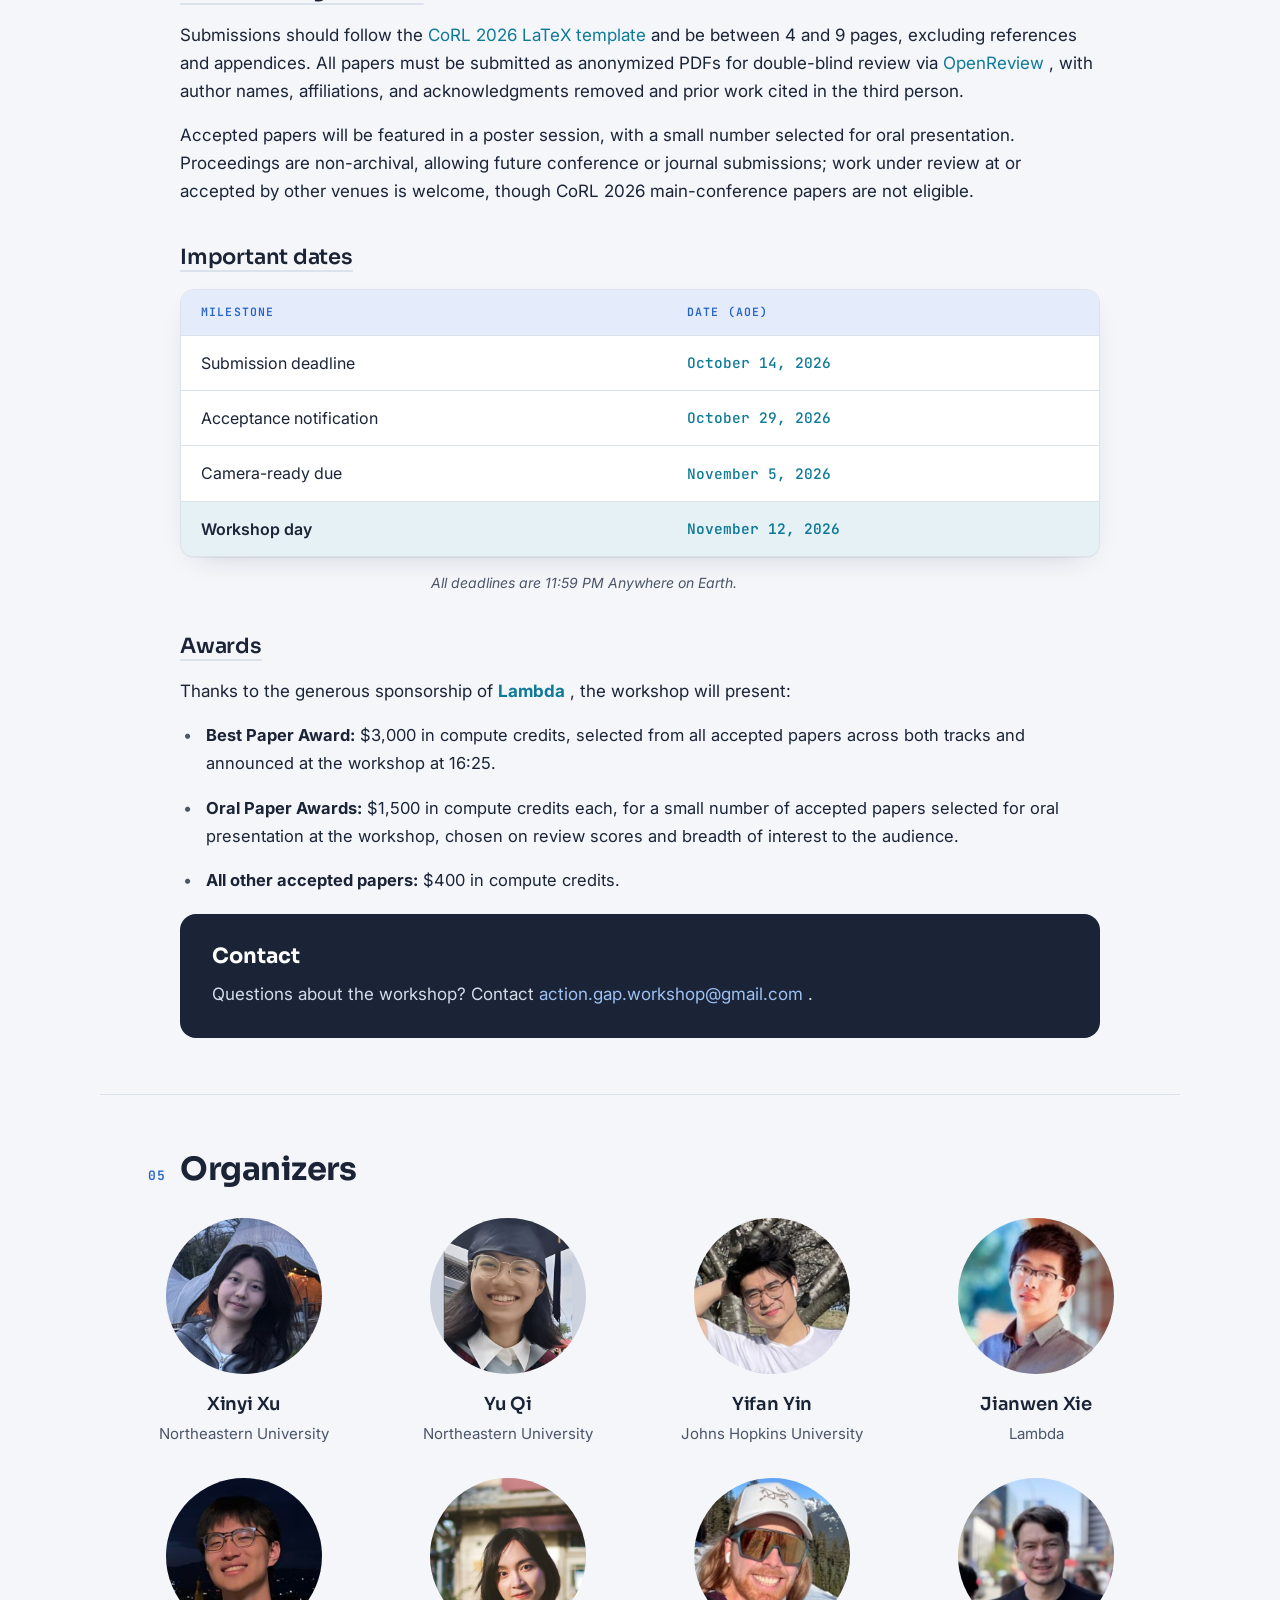
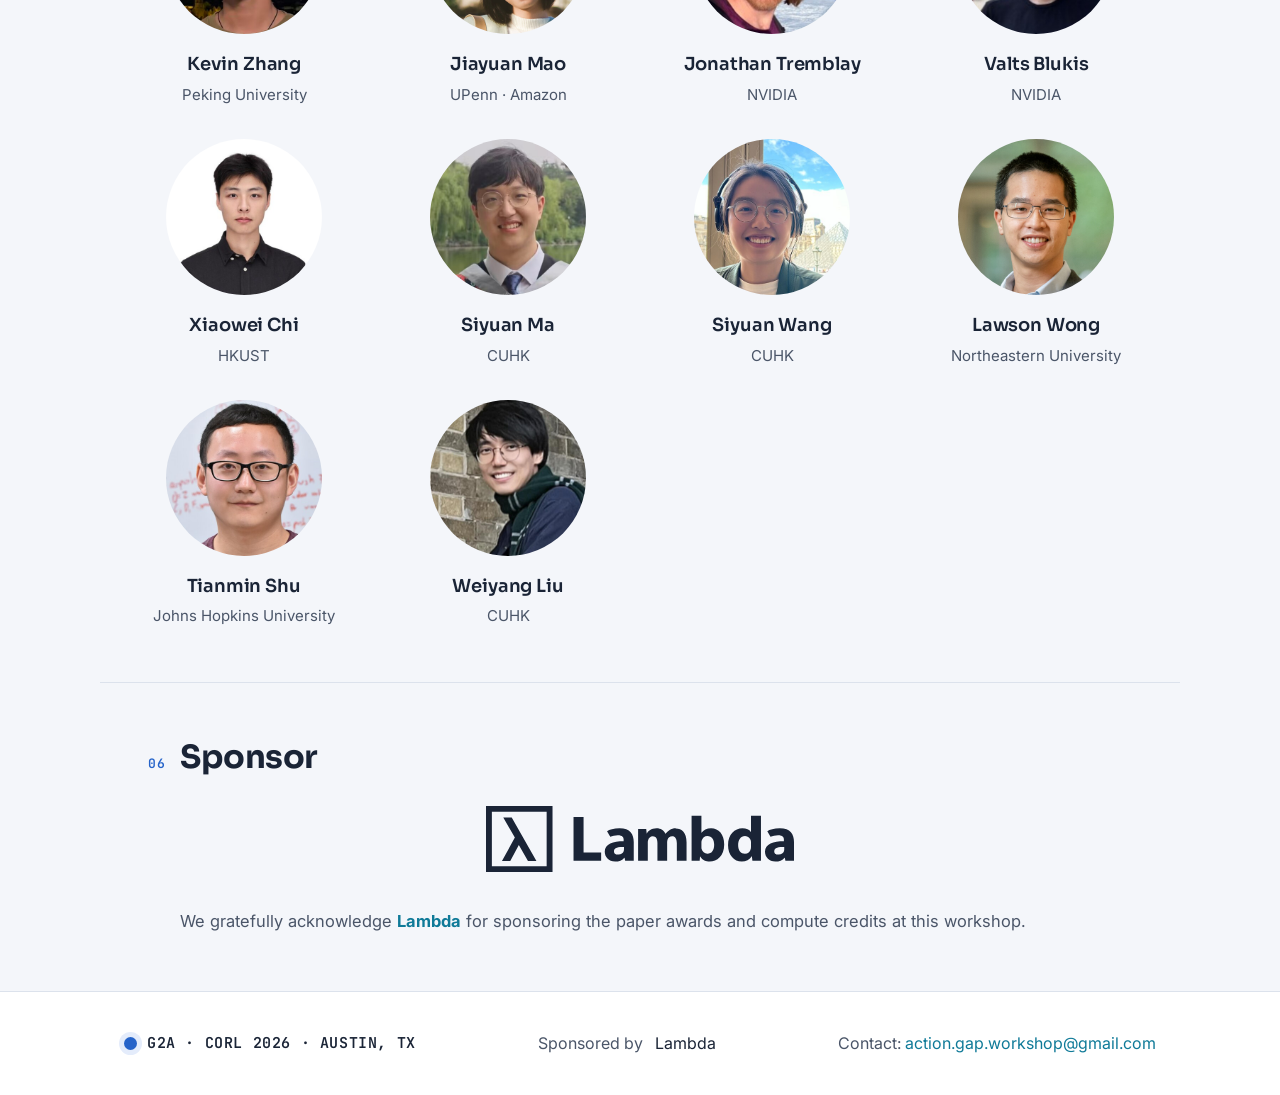
==== commit 74da8733: "Workshop day: highlight location (JW Marriott 208), add Zoom link, reorder organizers Co-Authored-By" ====
--- a/index.html
+++ b/index.html
@@ -95,6 +95,13 @@
        ========================================================= -->
 
   <header class="hero">
+    <div class="where-banner">
+      <span class="wb-k">Location</span>
+      <span class="wb-v">JW Marriott, Room 208</span>
+      <span class="wb-t">Thursday, Nov 12 · 2:00 – 6:00 PM CST</span>
+      <a class="wb-z" href="https://JHUBlueJays.zoom.us/j/94647667883?pwd=bH1EzJj9wfybVkAmCwLMLSc4nSMwQS.1" target="_blank" rel="noopener">Join online via Zoom &rarr;</a>
+    </div>
+
 
     <h1>
       <span class="g2a">G2A</span>:
@@ -106,6 +113,7 @@
     </p>
 
 
+
     <div class="hero-facts">
 
       <div class="fact">
@@ -149,11 +157,11 @@
         </span>
 
         <span class="val">
-          Austin, Texas, USA
+          JW Marriott, Room 208
         </span>
 
         <span class="note">
-          Room assignment to be announced
+          Austin, Texas · <a href="https://JHUBlueJays.zoom.us/j/94647667883?pwd=bH1EzJj9wfybVkAmCwLMLSc4nSMwQS.1" target="_blank" rel="noopener">Join online via Zoom</a>
         </span>
 
       </div>
@@ -178,6 +186,16 @@
         rel="noopener"
       >
         Program Poster
+      </a>
+
+
+      <a
+        href="https://JHUBlueJays.zoom.us/j/94647667883?pwd=bH1EzJj9wfybVkAmCwLMLSc4nSMwQS.1"
+        class="btn btn-ghost"
+        target="_blank"
+        rel="noopener"
+      >
+        Join on Zoom
       </a>
 
 
@@ -497,7 +515,7 @@
 
 
     <p class="sched-note">
-      All times are Central Time (CST, UTC−6). Room assignment to be announced.
+      All times are Central Time (CST, UTC−6). Location: JW Marriott, Room 208. Online: <a href="https://JHUBlueJays.zoom.us/j/94647667883?pwd=bH1EzJj9wfybVkAmCwLMLSc4nSMwQS.1" target="_blank" rel="noopener">Zoom</a> (Meeting ID 946 4766 7883).
     </p>
 
   </section>
@@ -929,6 +947,36 @@
       <figure class="spk">
 
         <img
+          src="assets/organizers/yifan-yin.jpg"
+          alt="Yifan Yin"
+          width="156"
+          height="156"
+          loading="lazy"
+        >
+
+        <figcaption>
+
+          <a
+            class="nm"
+            href="https://yifanyin11.github.io/"
+            target="_blank"
+            rel="noopener"
+          >
+            Yifan Yin
+          </a>
+
+          <span class="aff">
+            Johns Hopkins University
+          </span>
+
+        </figcaption>
+
+      </figure>
+
+
+      <figure class="spk">
+
+        <img
           src="assets/organizers/jianwen-xie.jpg"
           alt="Jianwen Xie"
           width="156"
@@ -1076,34 +1124,6 @@
       </figure>
 
 
-      <figure class="spk">
-
-        <img
-          src="assets/organizers/yifan-yin.jpg"
-          alt="Yifan Yin"
-          width="156"
-          height="156"
-          loading="lazy"
-        >
-
-        <figcaption>
-
-          <a
-            class="nm"
-            href="https://yifanyin11.github.io/"
-            target="_blank"
-            rel="noopener"
-          >
-            Yifan Yin
-          </a>
-
-          <span class="aff">
-            Johns Hopkins University
-          </span>
-
-        </figcaption>
-
-      </figure>
 
 
       <figure class="spk">
--- a/assets/style.css
+++ b/assets/style.css
@@ -304,3 +304,17 @@
   /* a page whose first element is a section sits right under the nav bar,
      so drop the rule that would double up with the nav's bottom border */
   main > section:first-child{border-top:none;padding-top:64px;}
+
+  /* day-of location highlight */
+  .where-banner{display:flex;flex-wrap:wrap;align-items:center;gap:8px 18px;margin:0 0 26px;
+    padding:16px 22px;border-radius:14px;color:#fff;
+    background:linear-gradient(100deg,var(--accent),var(--accent-2));
+    box-shadow:0 12px 28px -16px rgba(37,99,201,.7);}
+  .where-banner .wb-k{font-size:12.5px;font-weight:700;letter-spacing:.14em;text-transform:uppercase;
+    background:rgba(255,255,255,.2);padding:4px 10px;border-radius:999px;}
+  .where-banner .wb-v{font-family:'Sora',sans-serif;font-weight:700;font-size:clamp(20px,2.6vw,26px);}
+  .where-banner .wb-t{font-size:15px;opacity:.92;}
+  .where-banner .wb-z{margin-left:auto;background:#fff;color:var(--accent);font-weight:700;
+    padding:8px 16px;border-radius:999px;font-size:15px;}
+  .where-banner .wb-z:hover{text-decoration:none;opacity:.9;}
+  @media (max-width:640px){.where-banner .wb-z{margin-left:0;}}
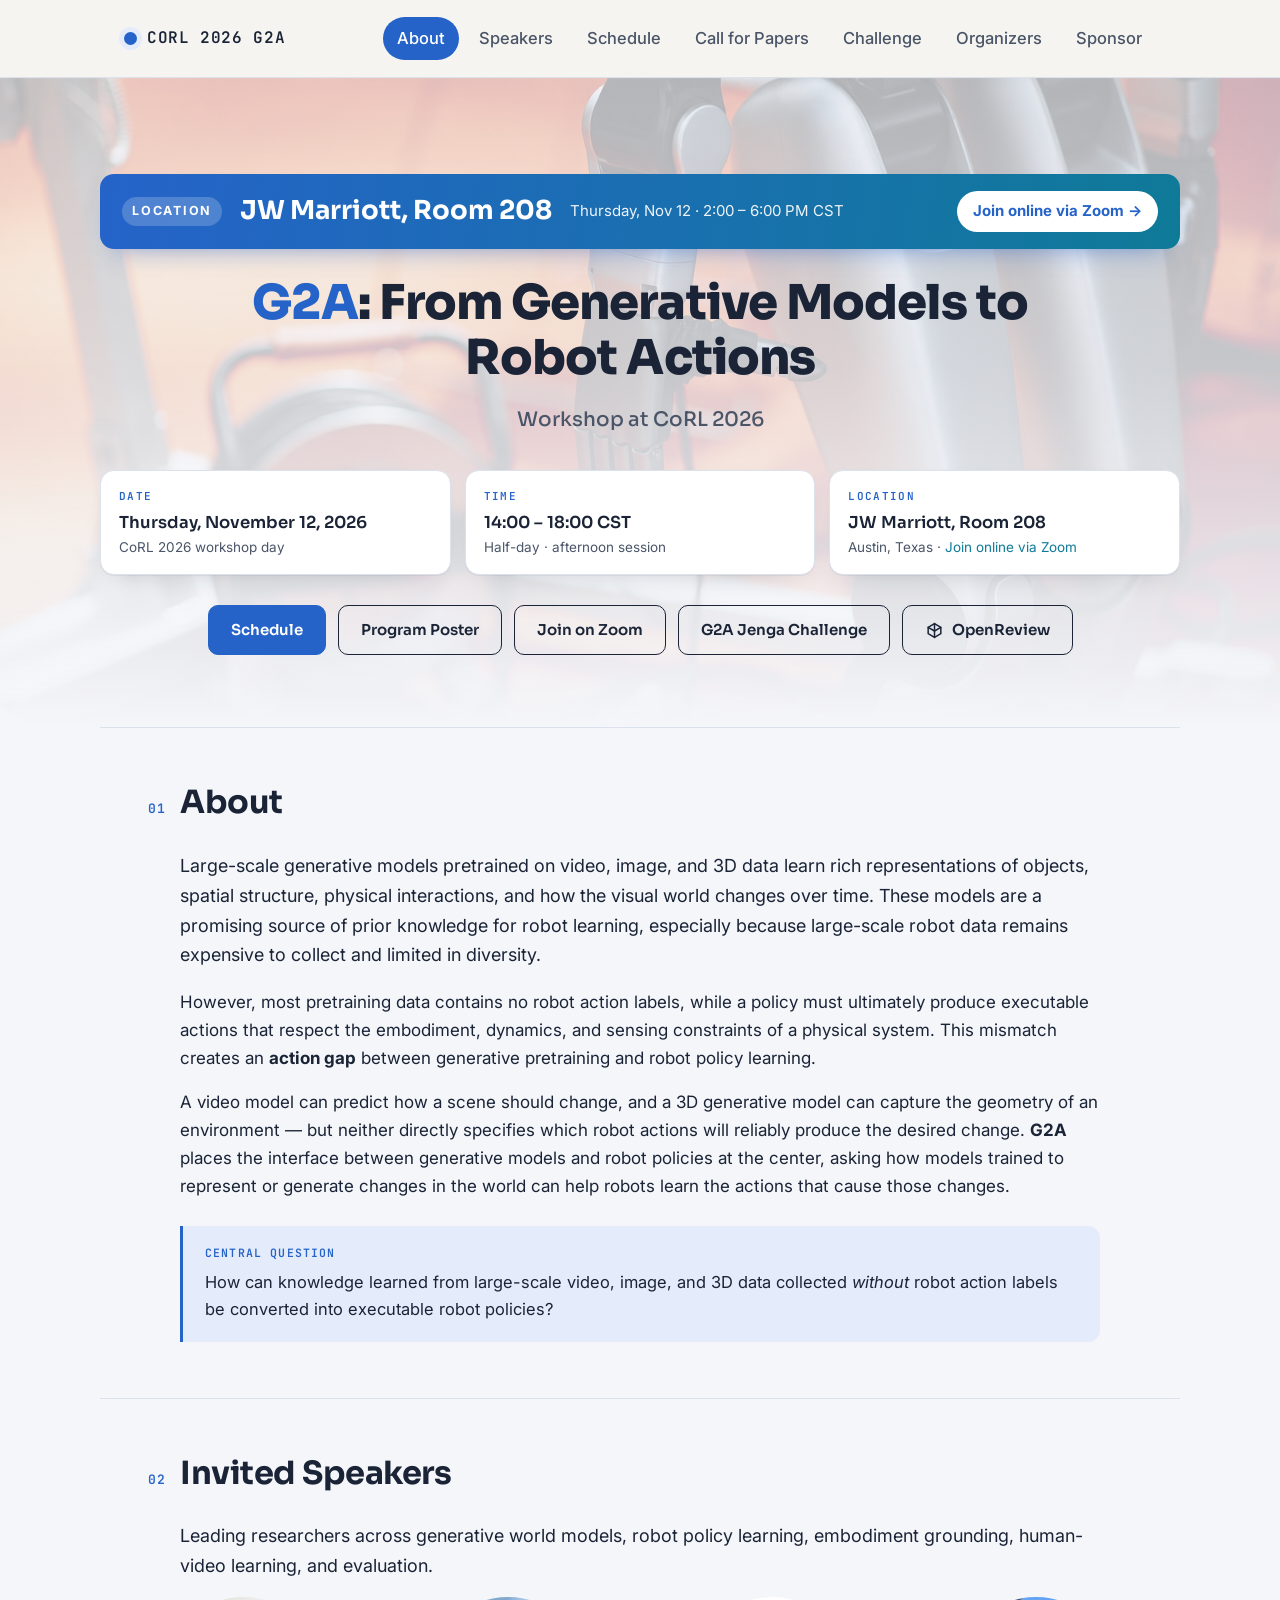
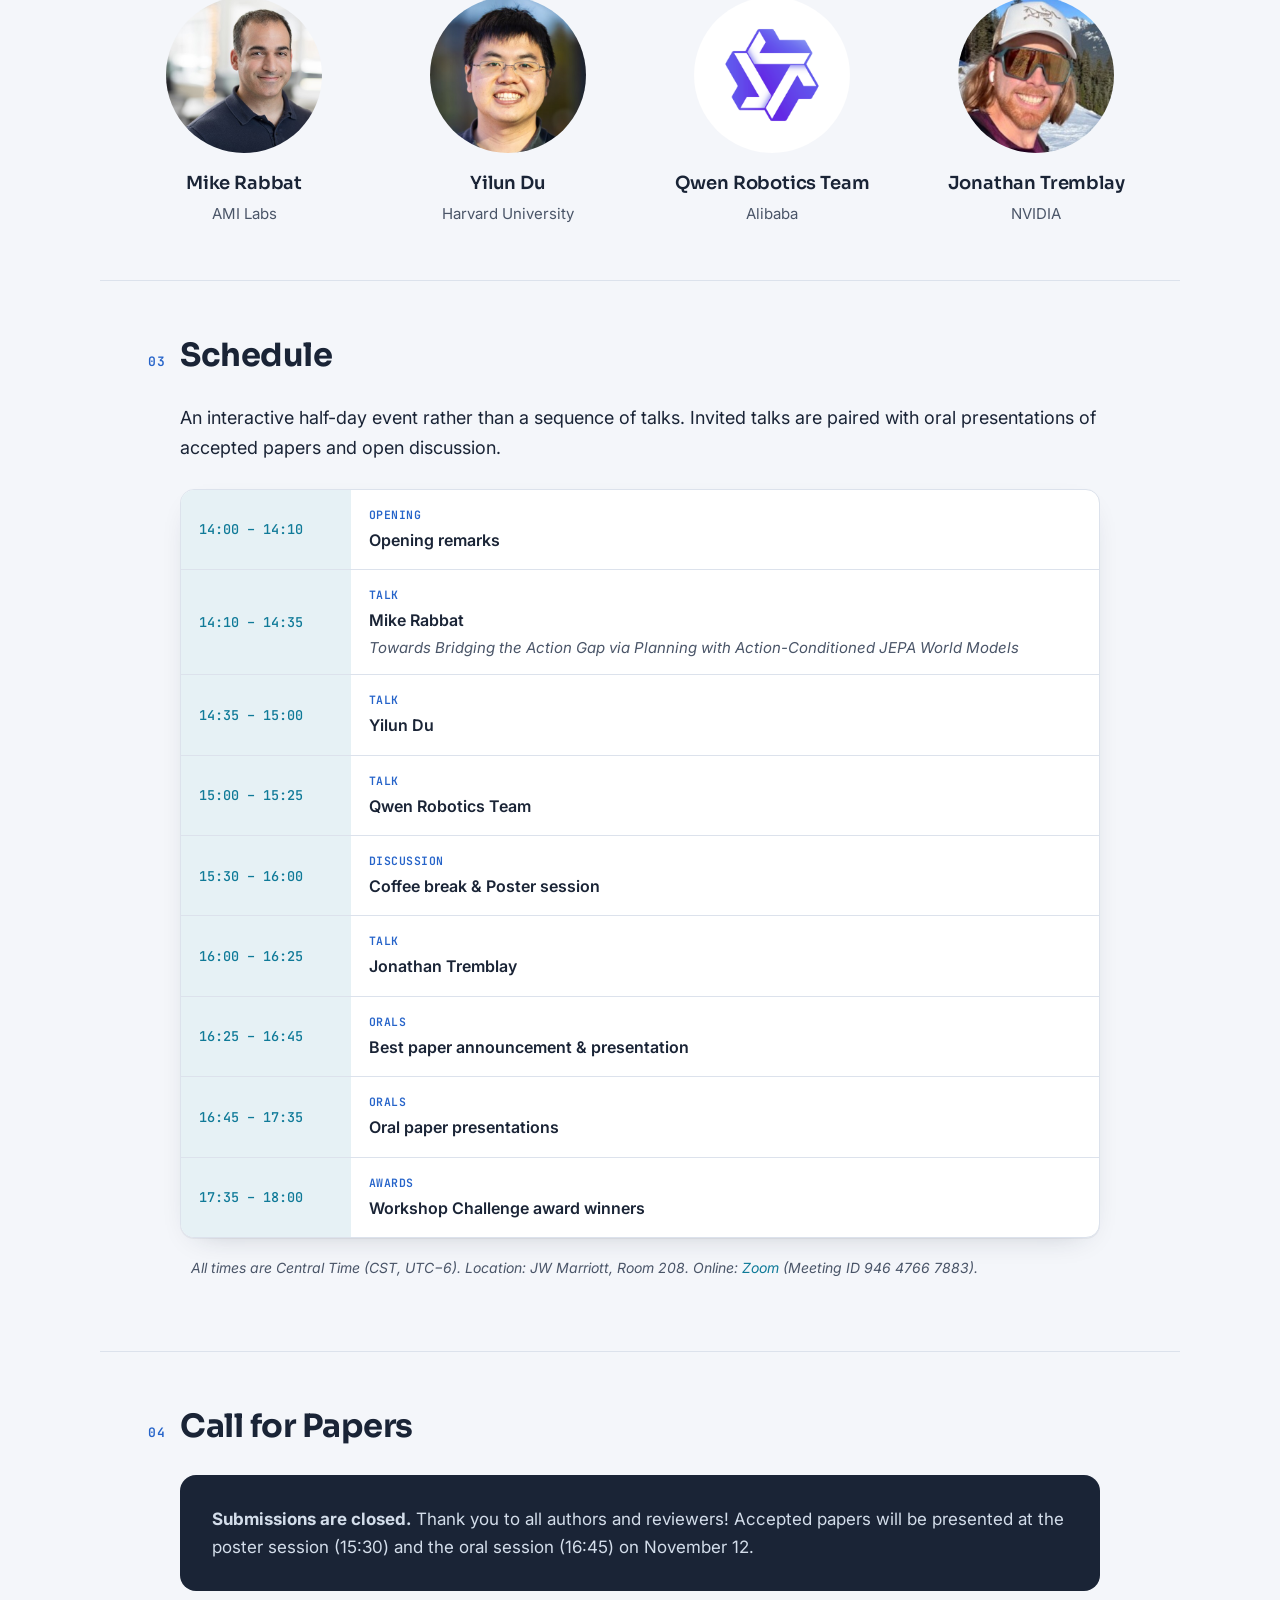
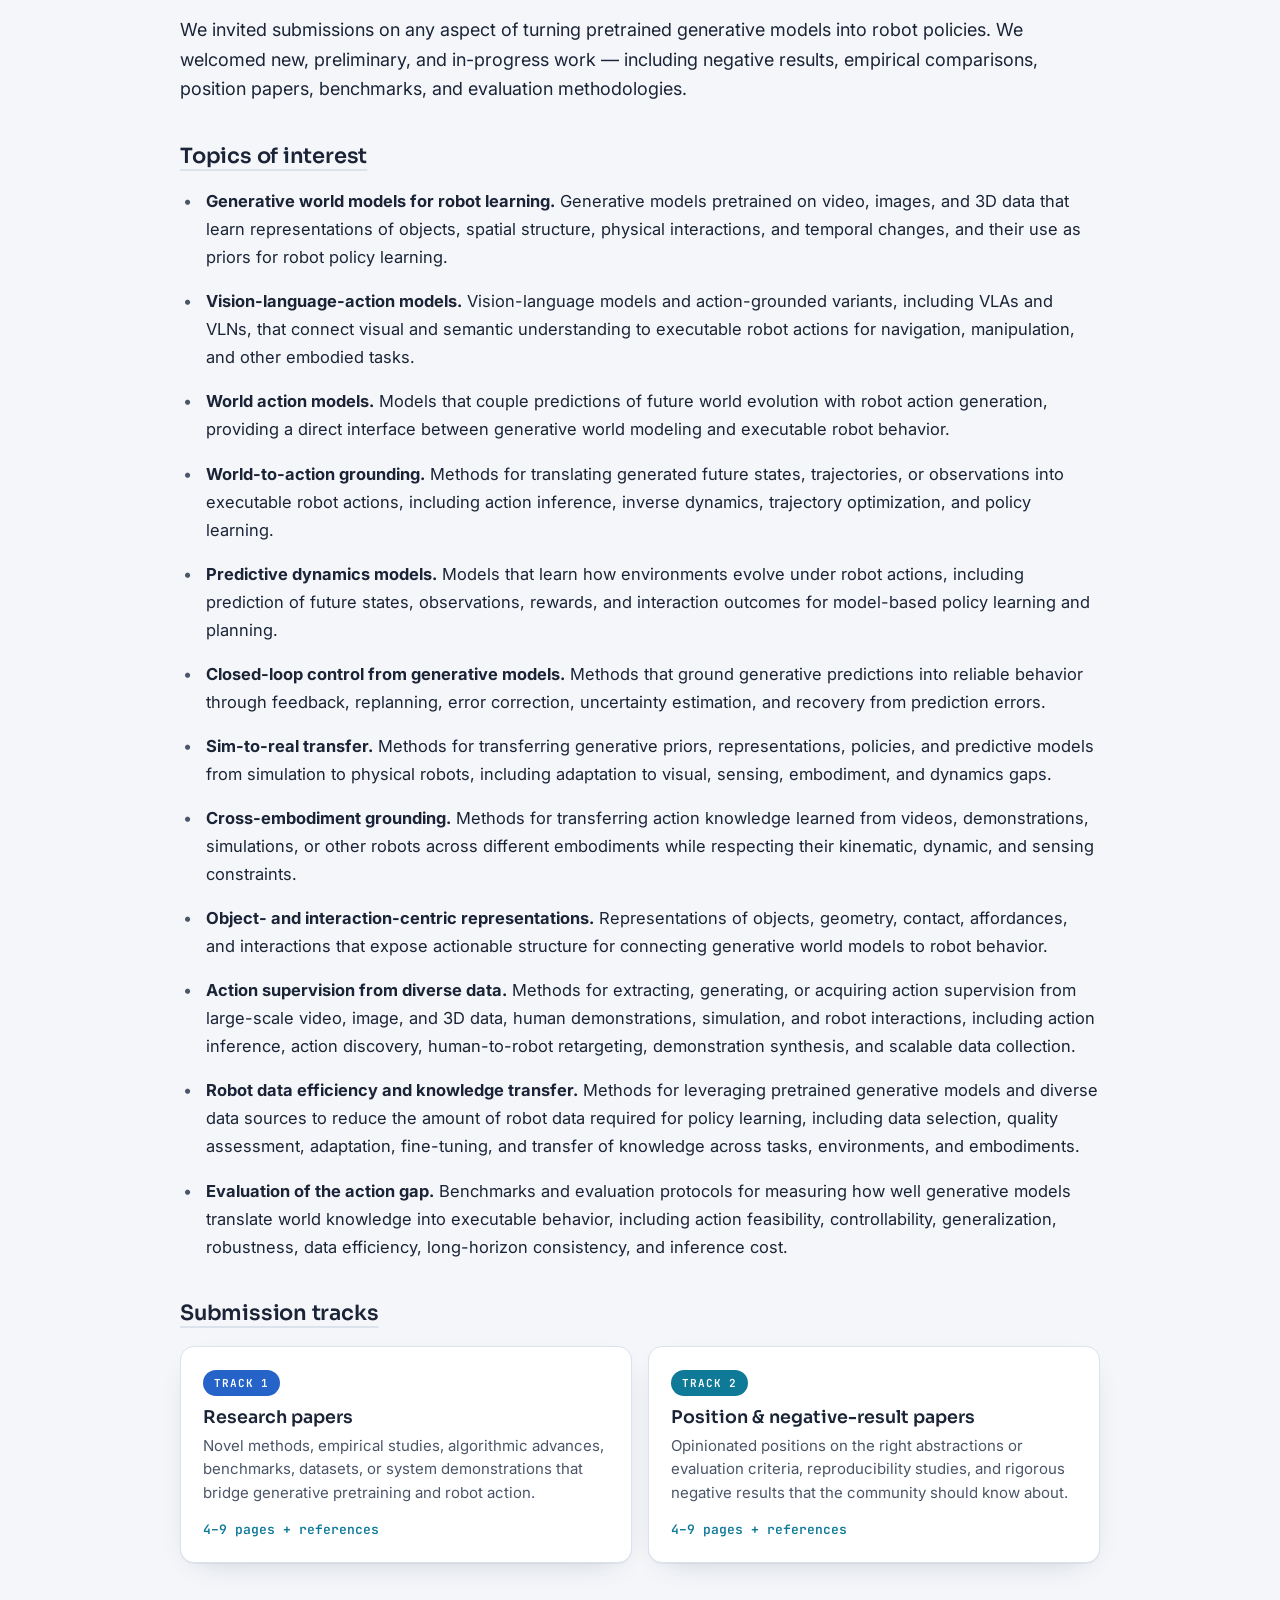
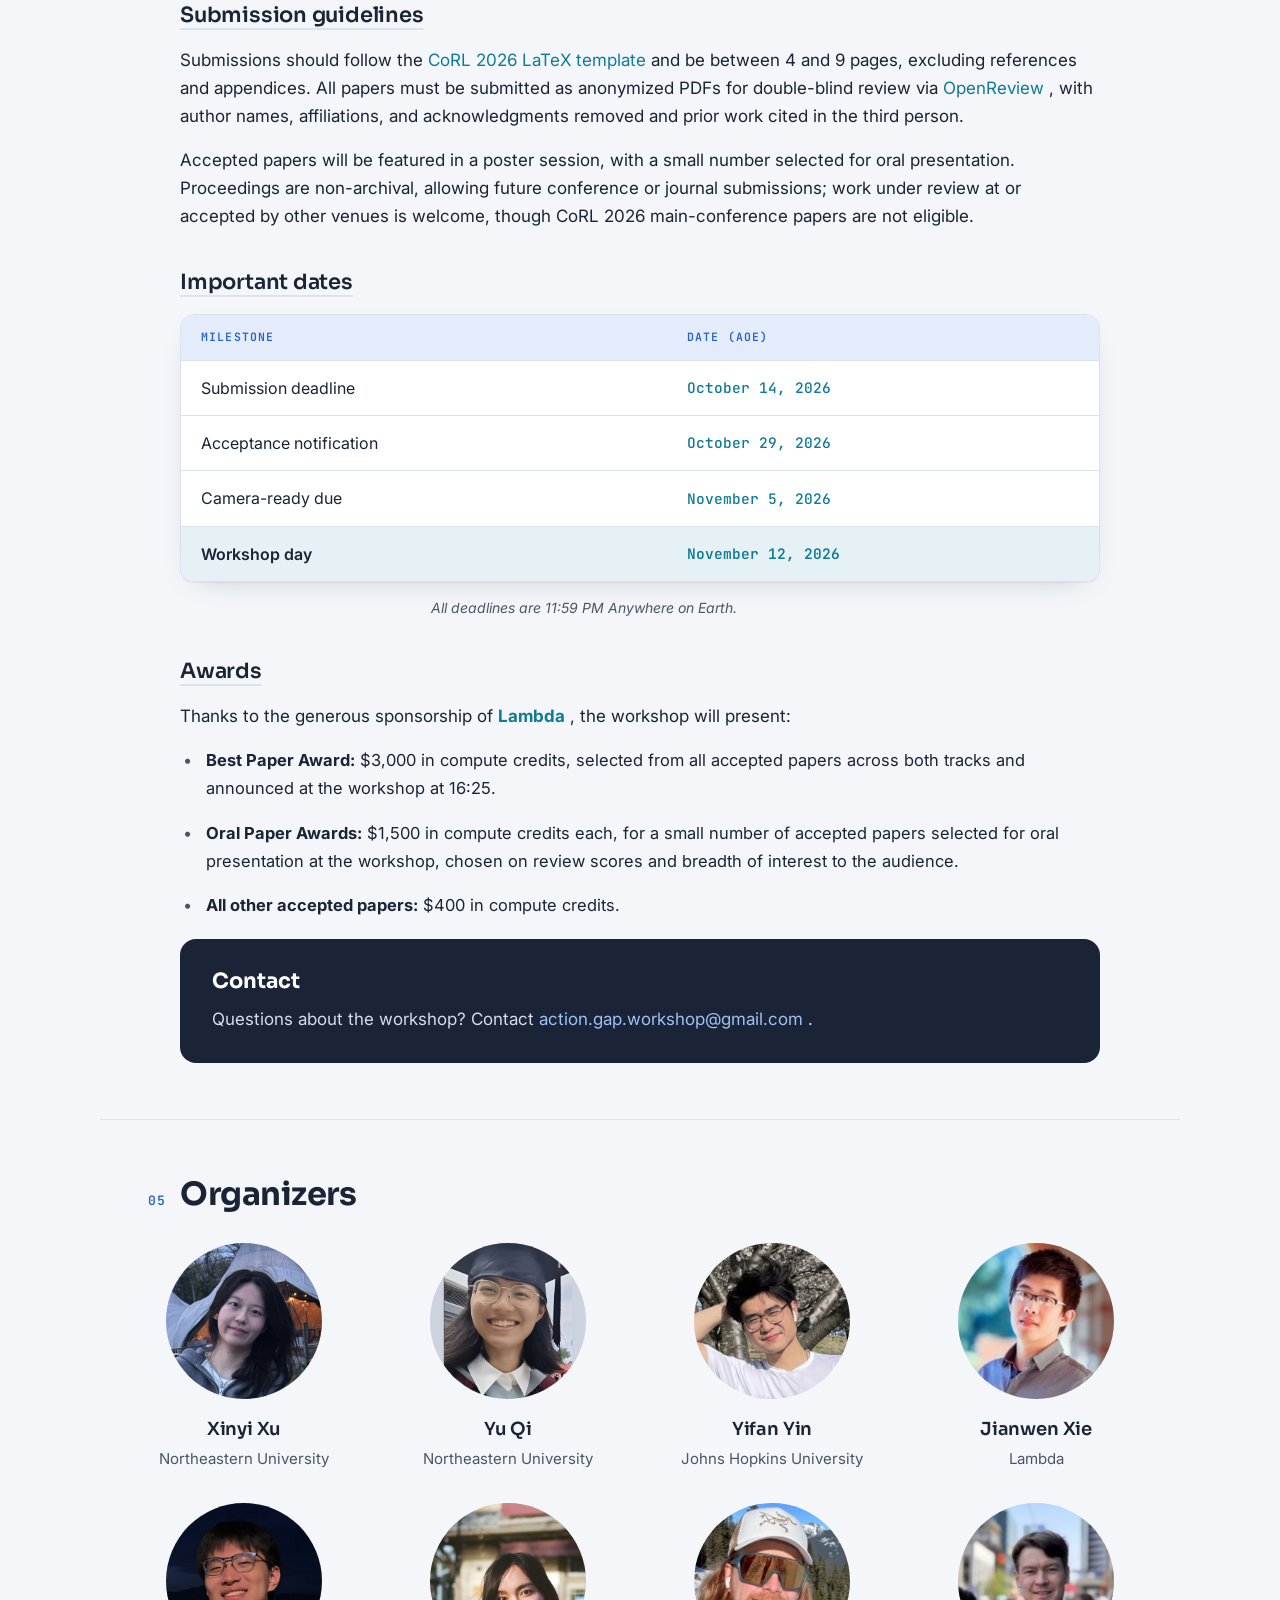
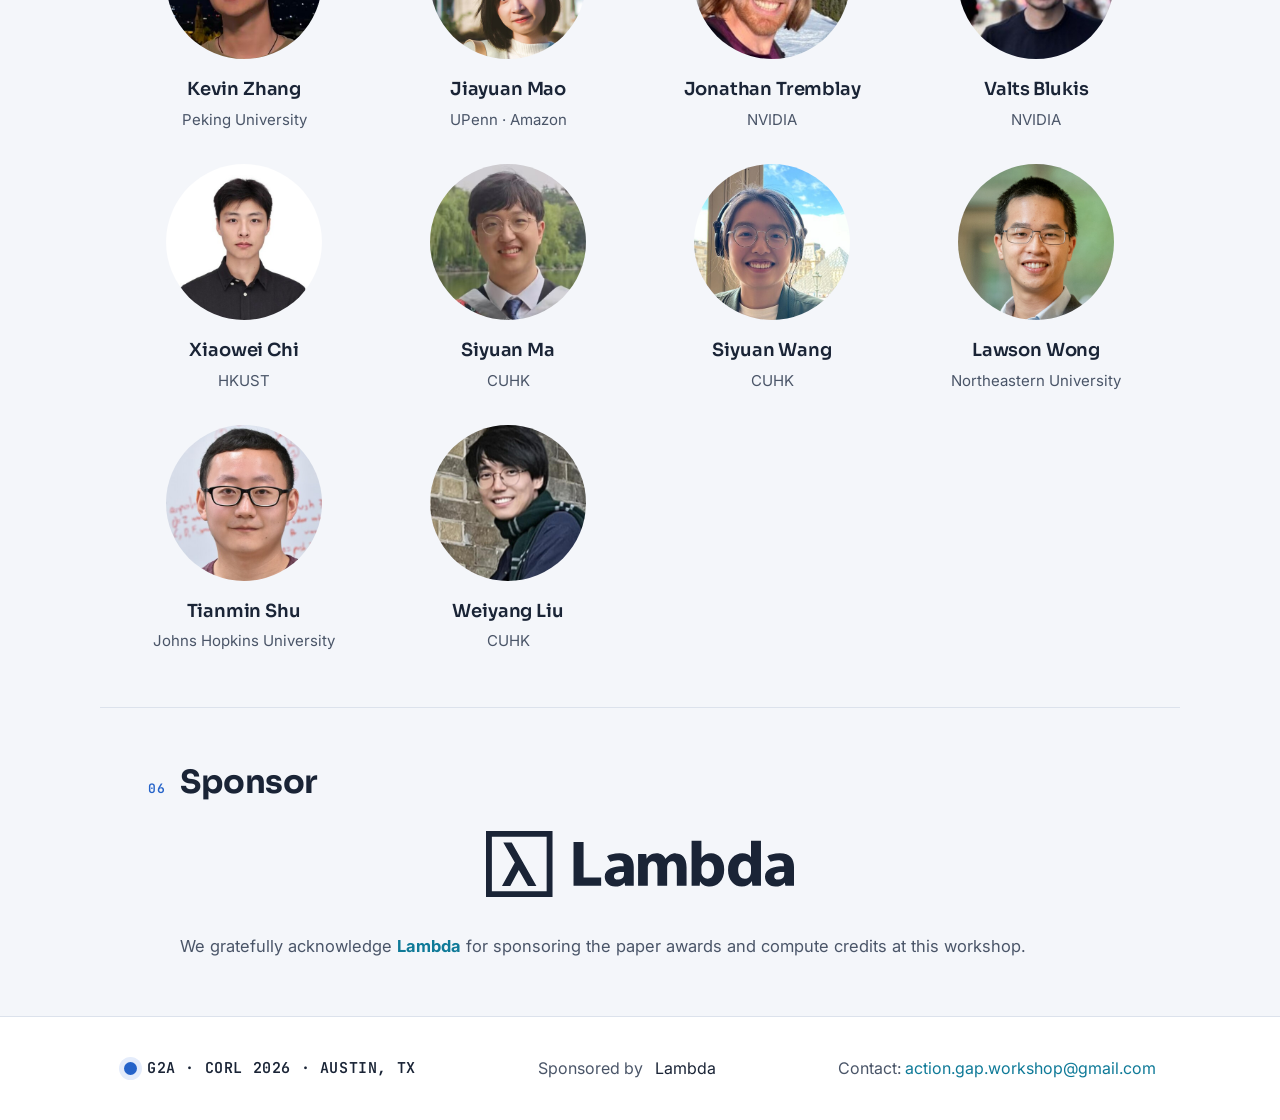
==== commit d11068e6: "Add Mike Rabbat talk title to schedule Co-Authored-By: Claude Opus 5.5 <noreply@anthropic.com>" ====
--- a/index.html
+++ b/index.html
@@ -438,6 +438,7 @@
         <div class="d">
           <span class="sched-tag">Talk</span>
           <b>Mike Rabbat</b>
+          <span class="talk-title">Towards Bridging the Action Gap via Planning with Action-Conditioned JEPA World Models</span>
         </div>
       </div>
 
--- a/assets/style.css
+++ b/assets/style.css
@@ -318,3 +318,5 @@
     padding:8px 16px;border-radius:999px;font-size:15px;}
   .where-banner .wb-z:hover{text-decoration:none;opacity:.9;}
   @media (max-width:640px){.where-banner .wb-z{margin-left:0;}}
+
+  .sched-row .d .talk-title{display:block;margin-top:4px;font-style:italic;color:var(--ink-soft);font-size:15px;line-height:1.4;}
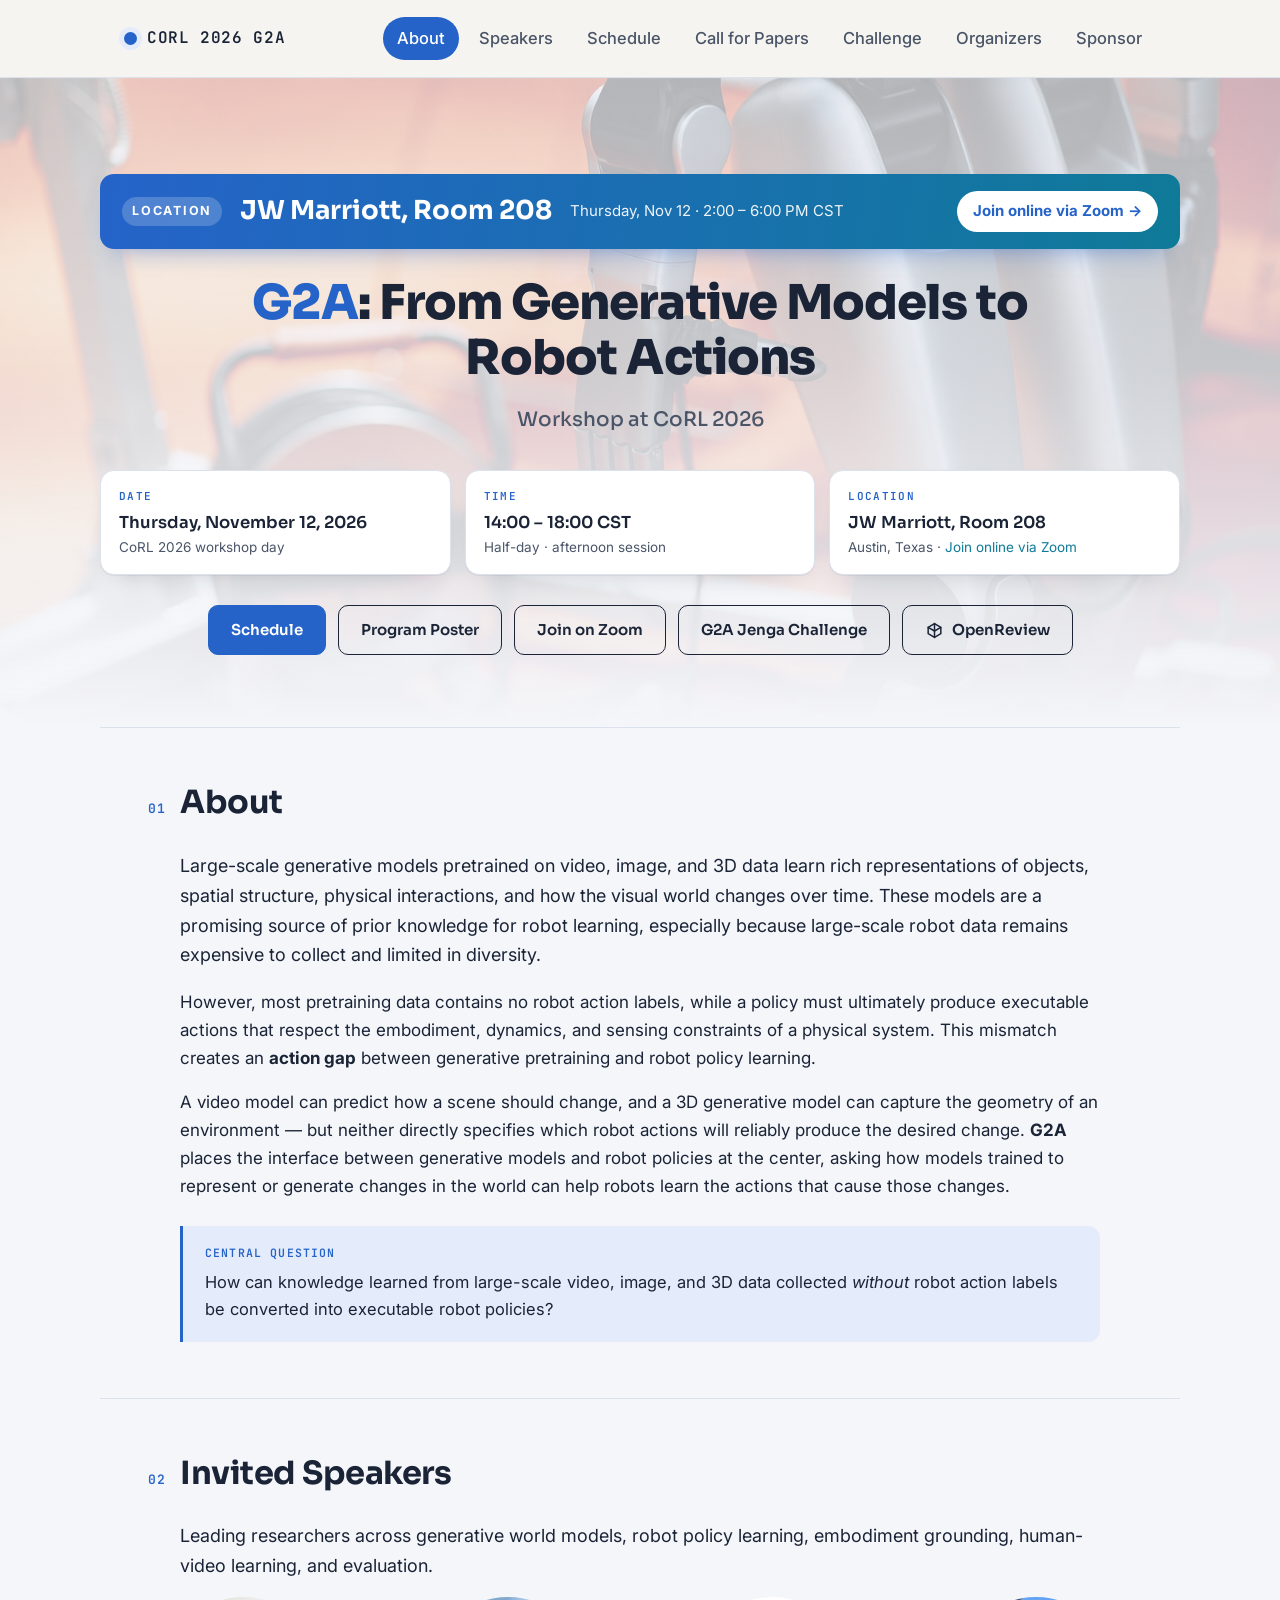
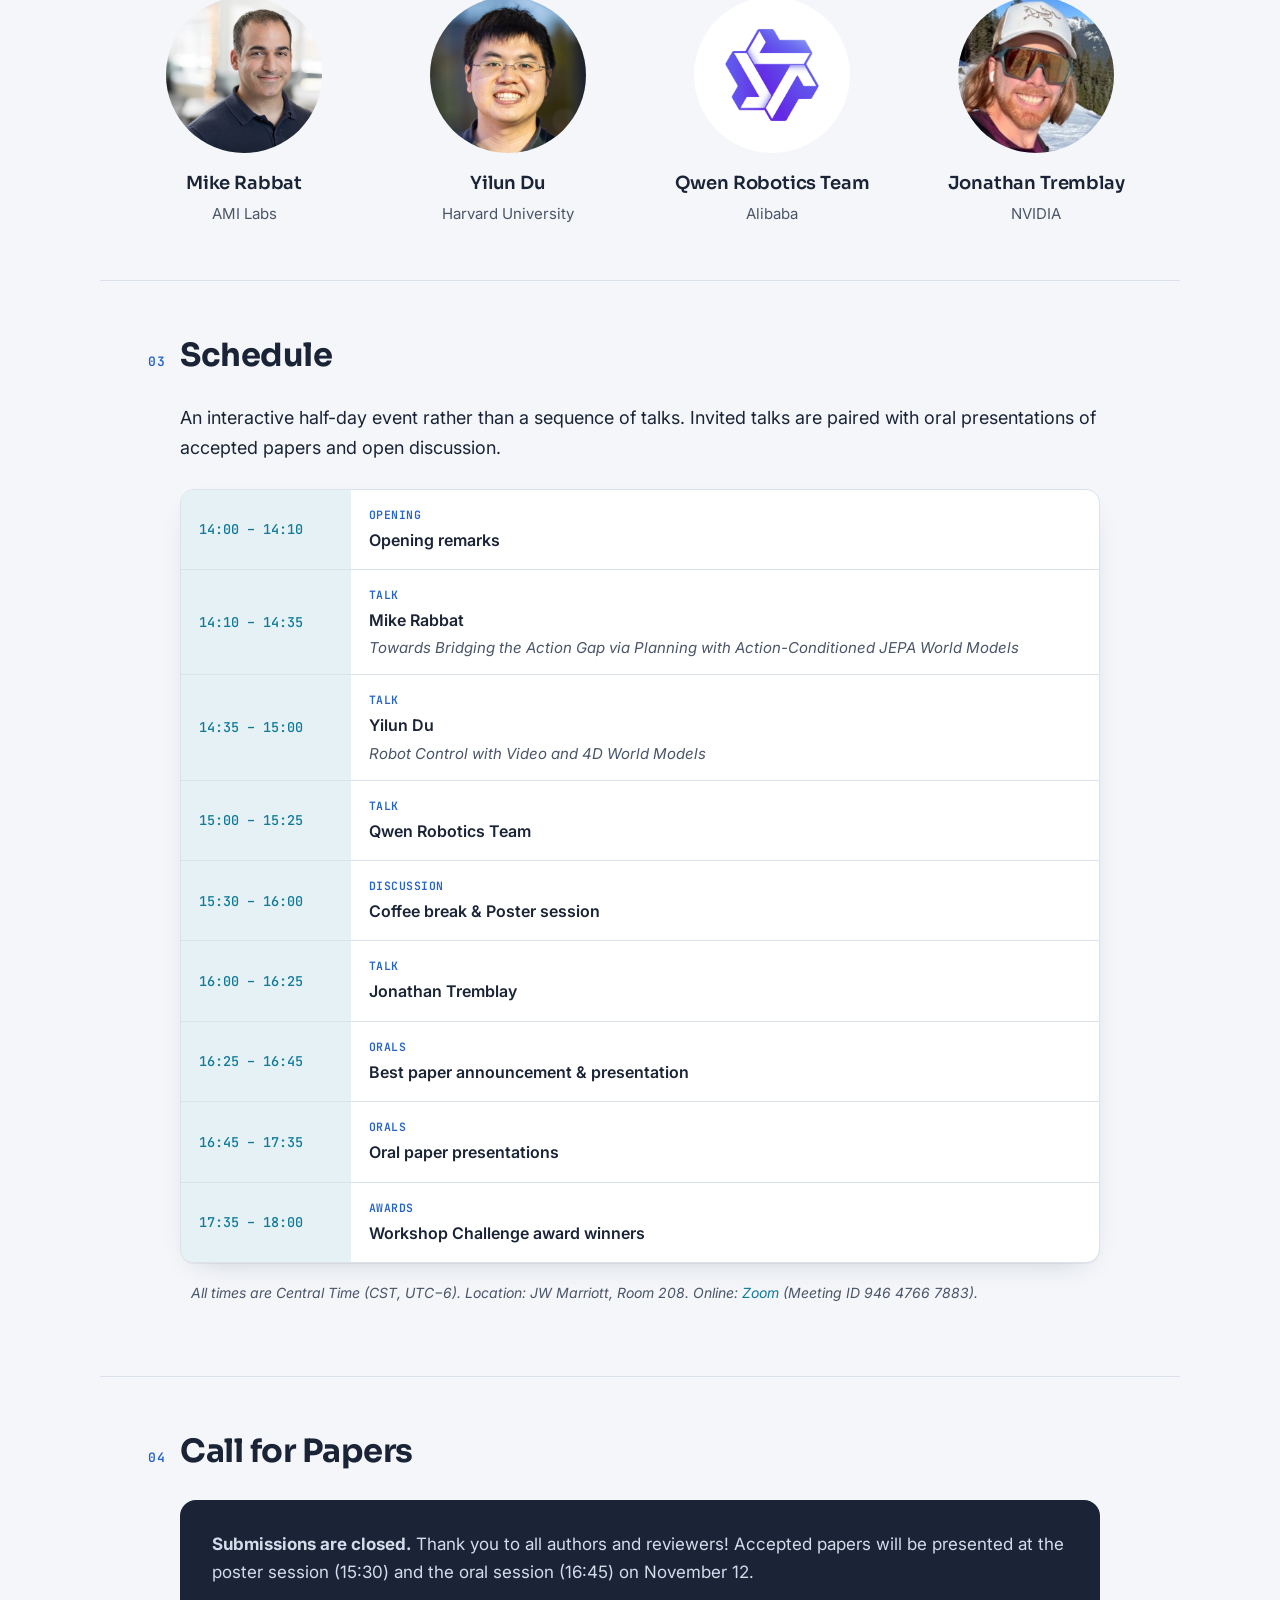
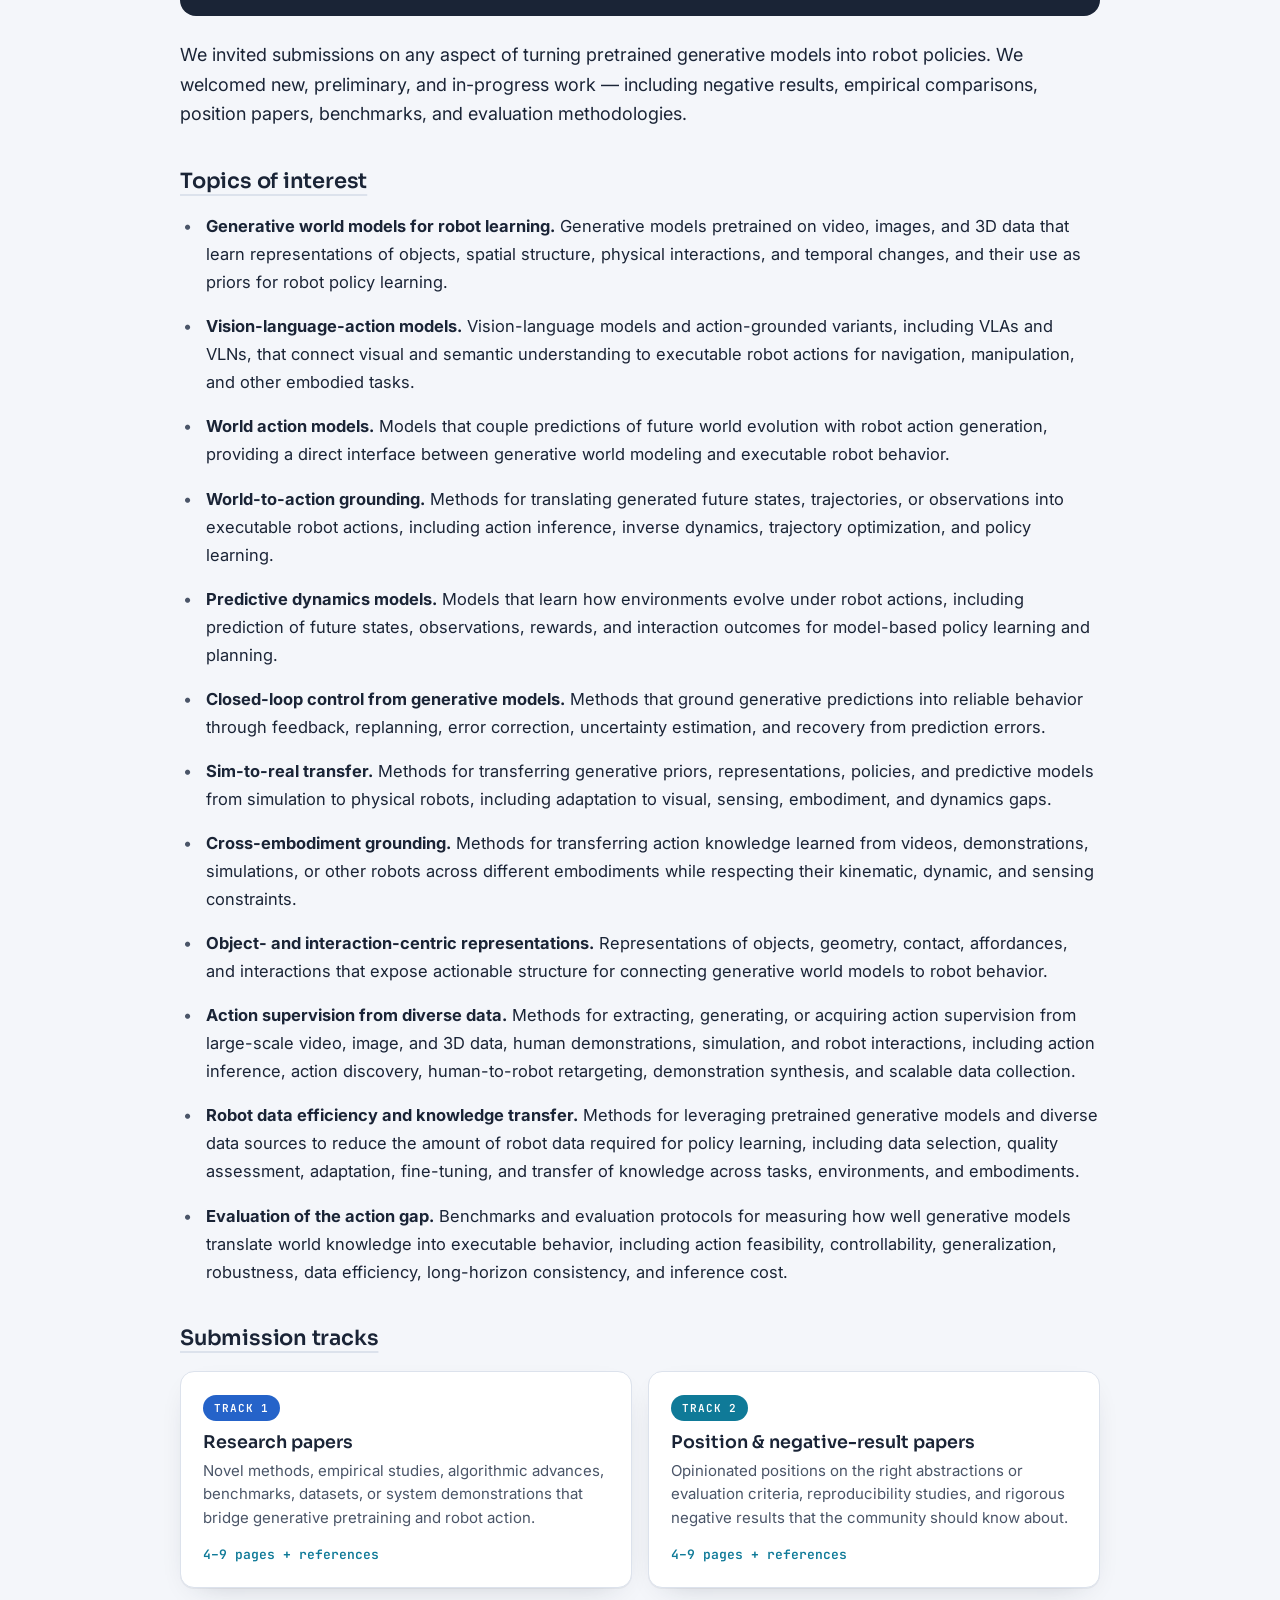
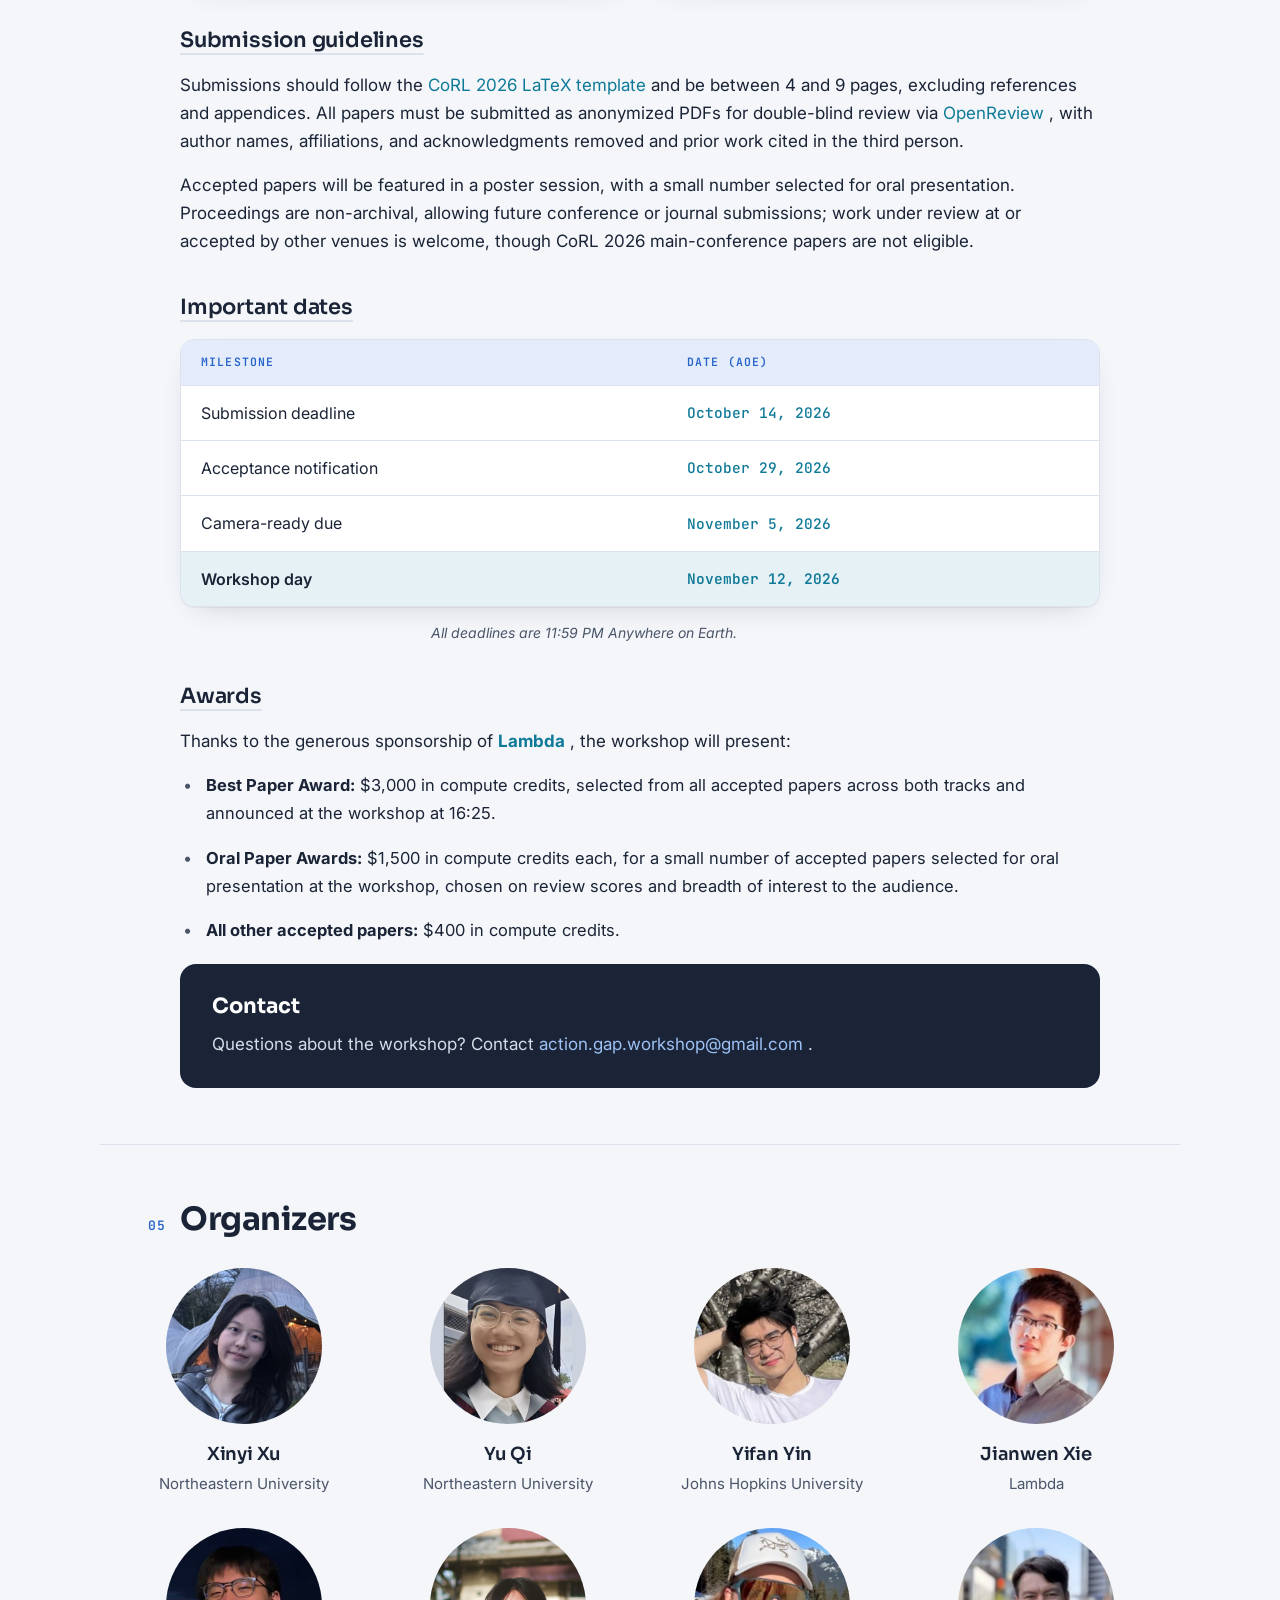
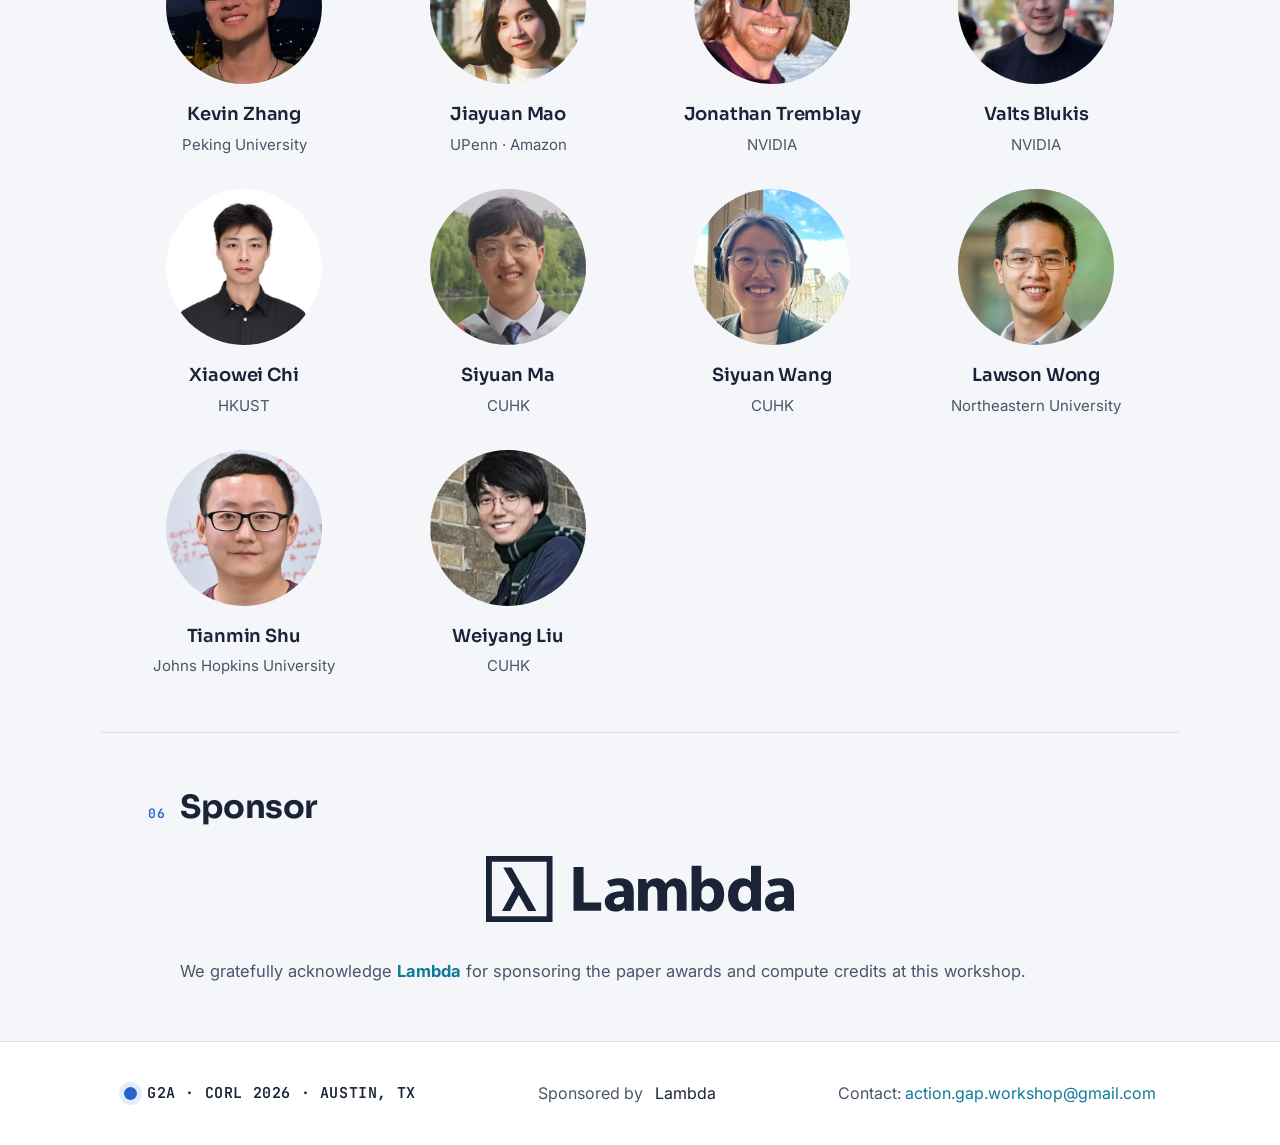
==== commit 5f611a87: "Add Yilun Du talk title to schedule Co-Authored-By: Claude Opus 5.5 <noreply@anthropic.com>" ====
--- a/index.html
+++ b/index.html
@@ -449,6 +449,7 @@
         <div class="d">
           <span class="sched-tag">Talk</span>
           <b>Yilun Du</b>
+          <span class="talk-title">Robot Control with Video and 4D World Models</span>
         </div>
       </div>
 
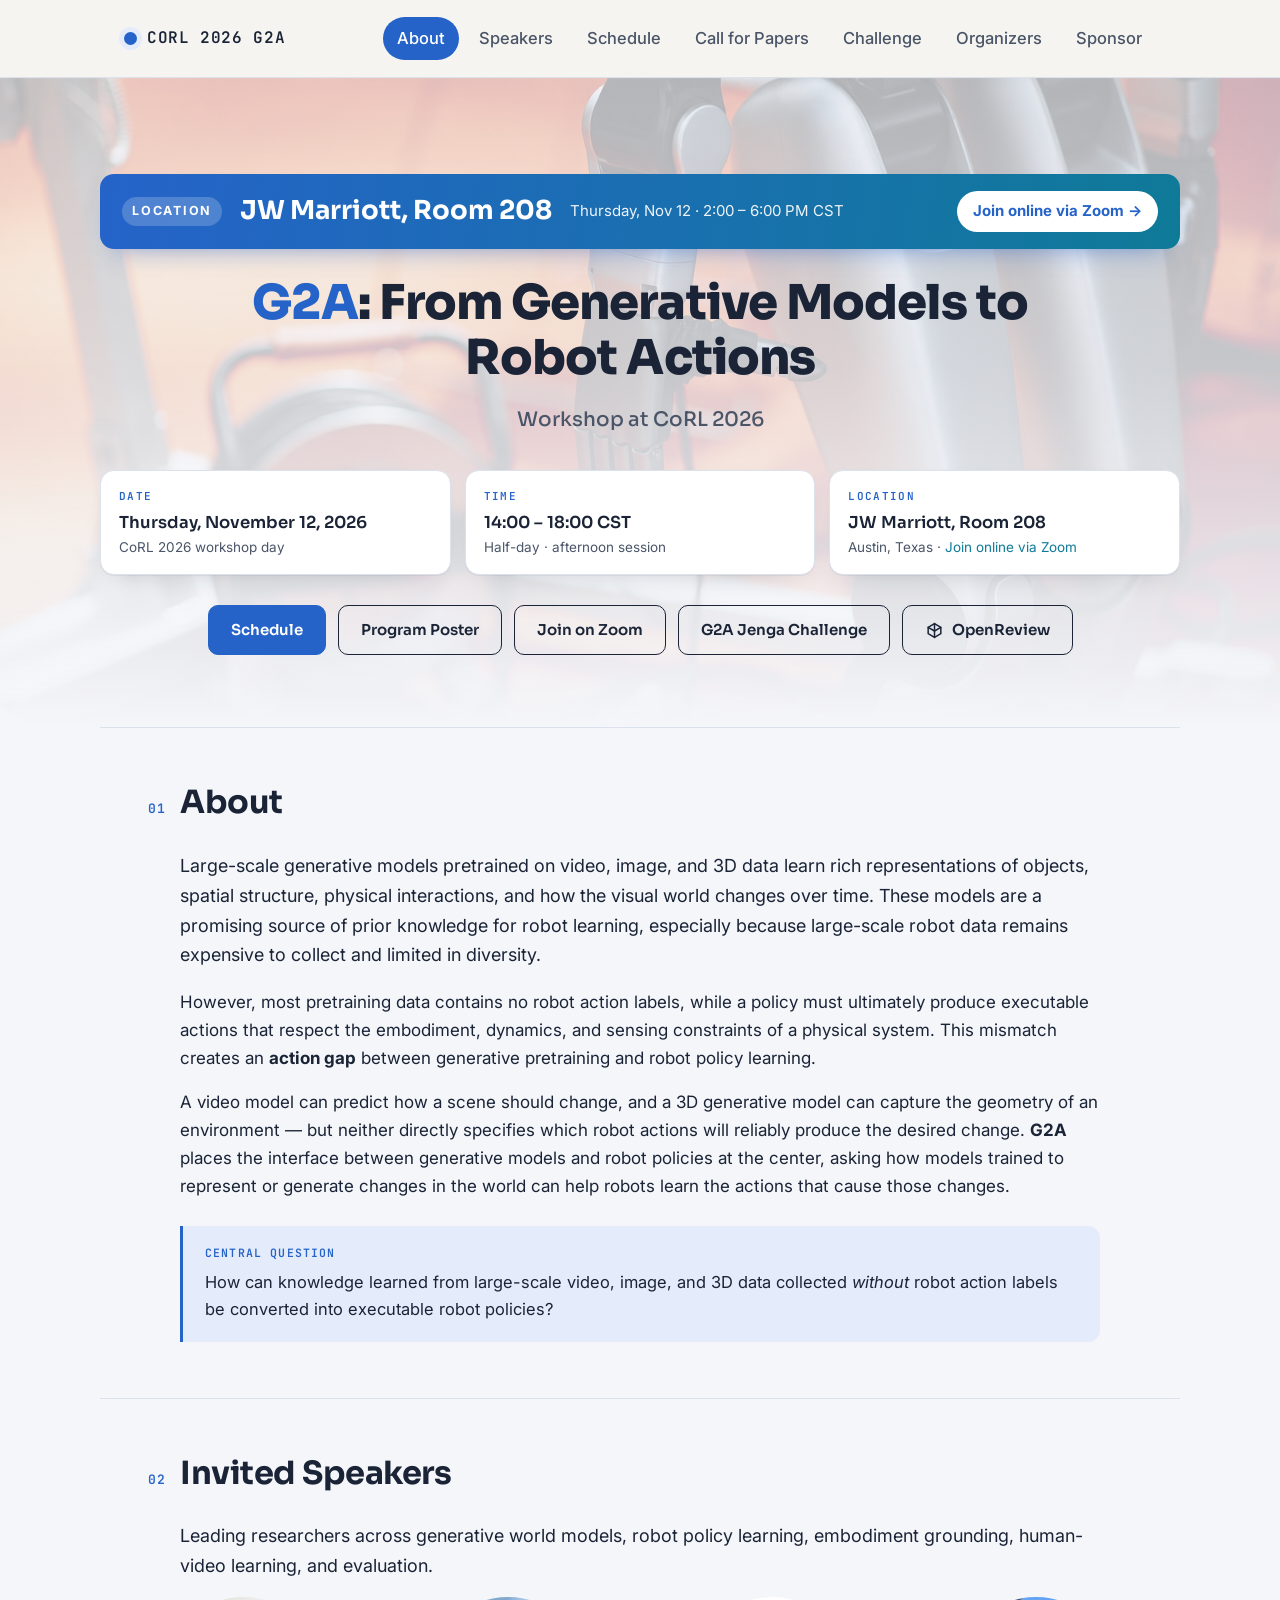
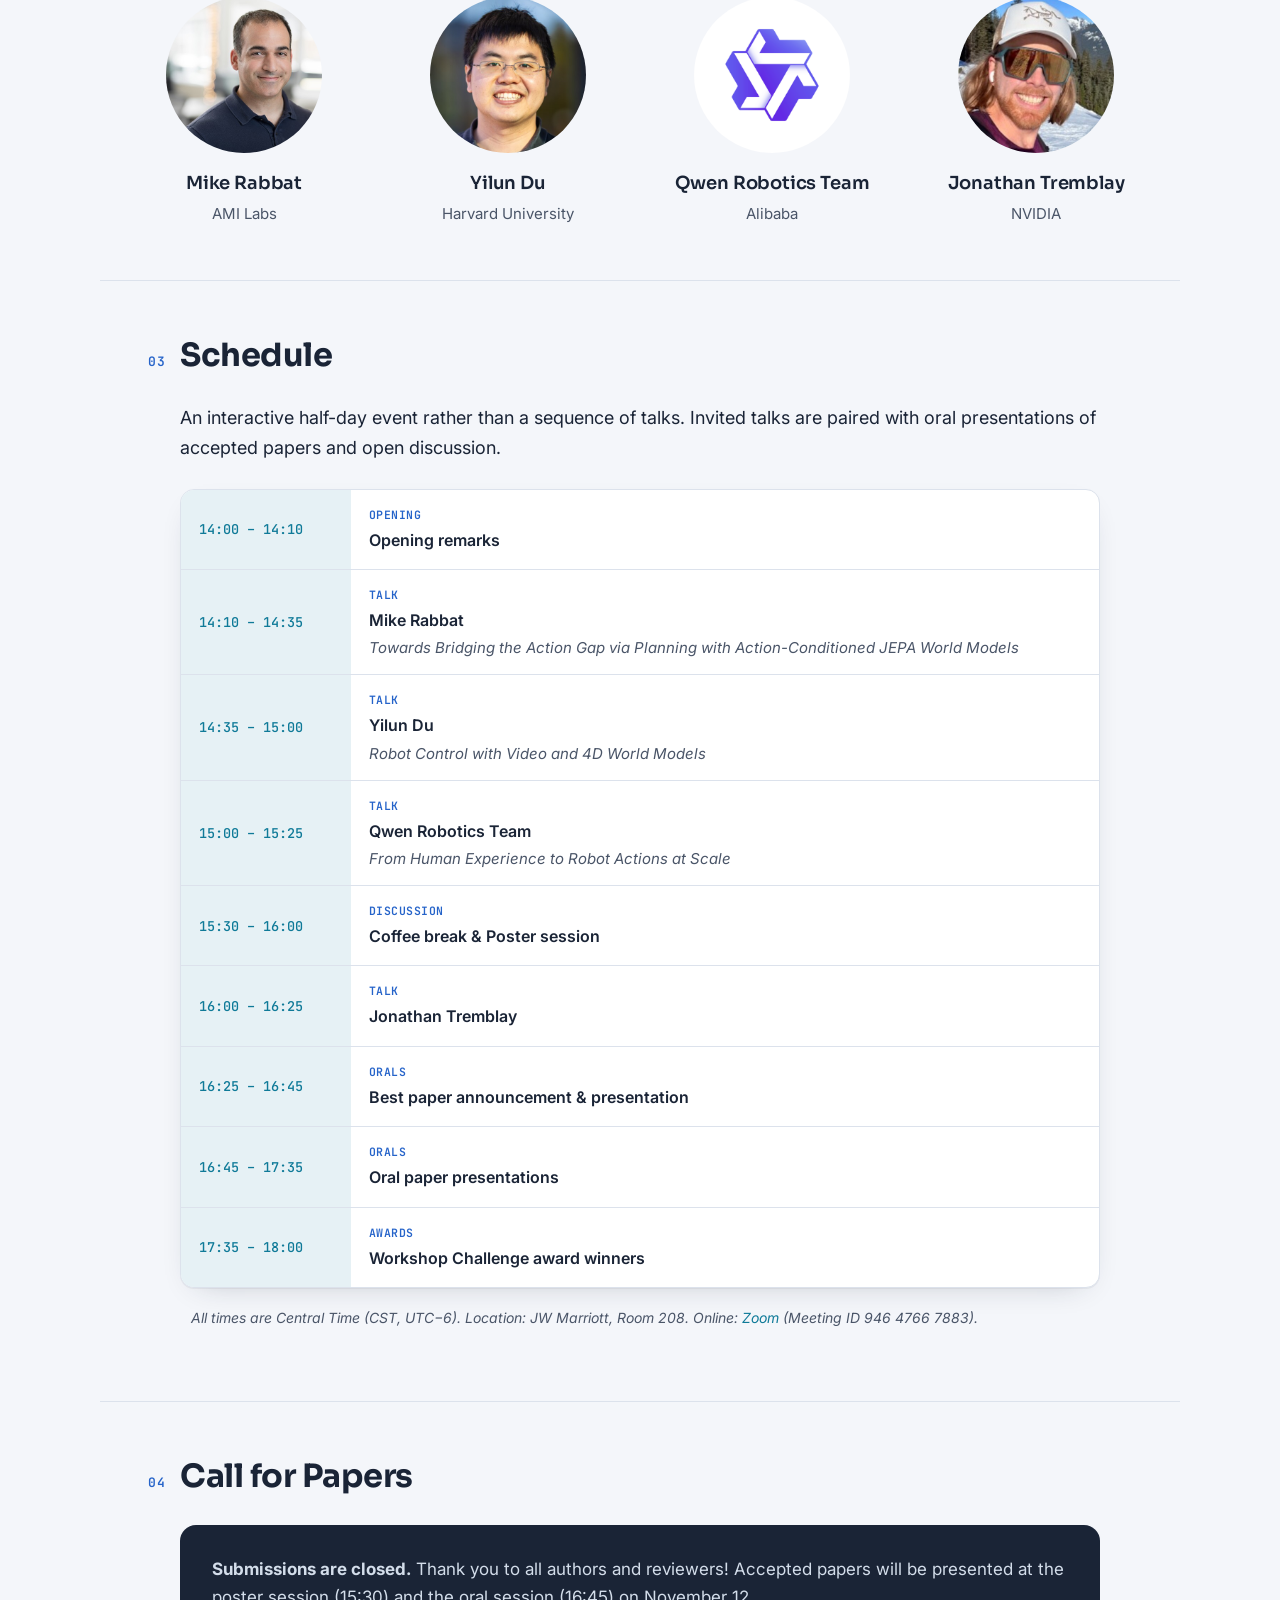
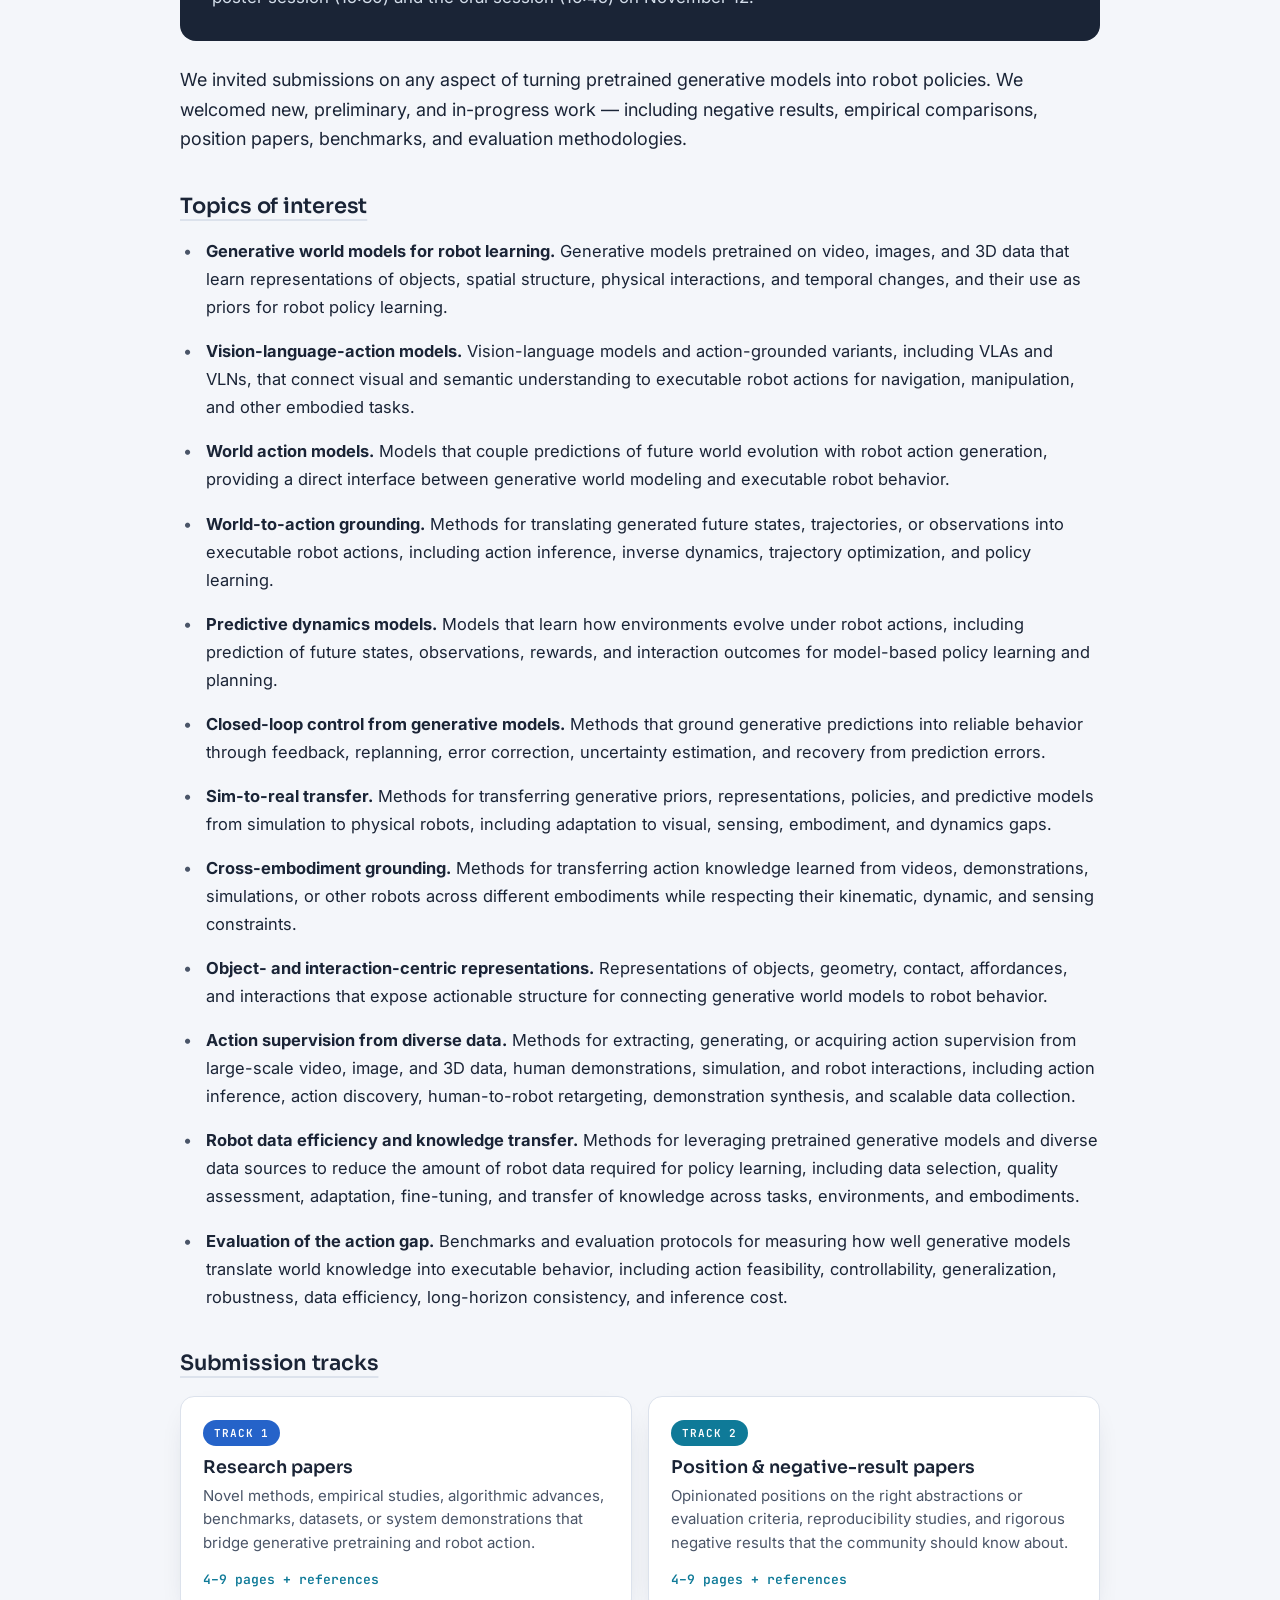
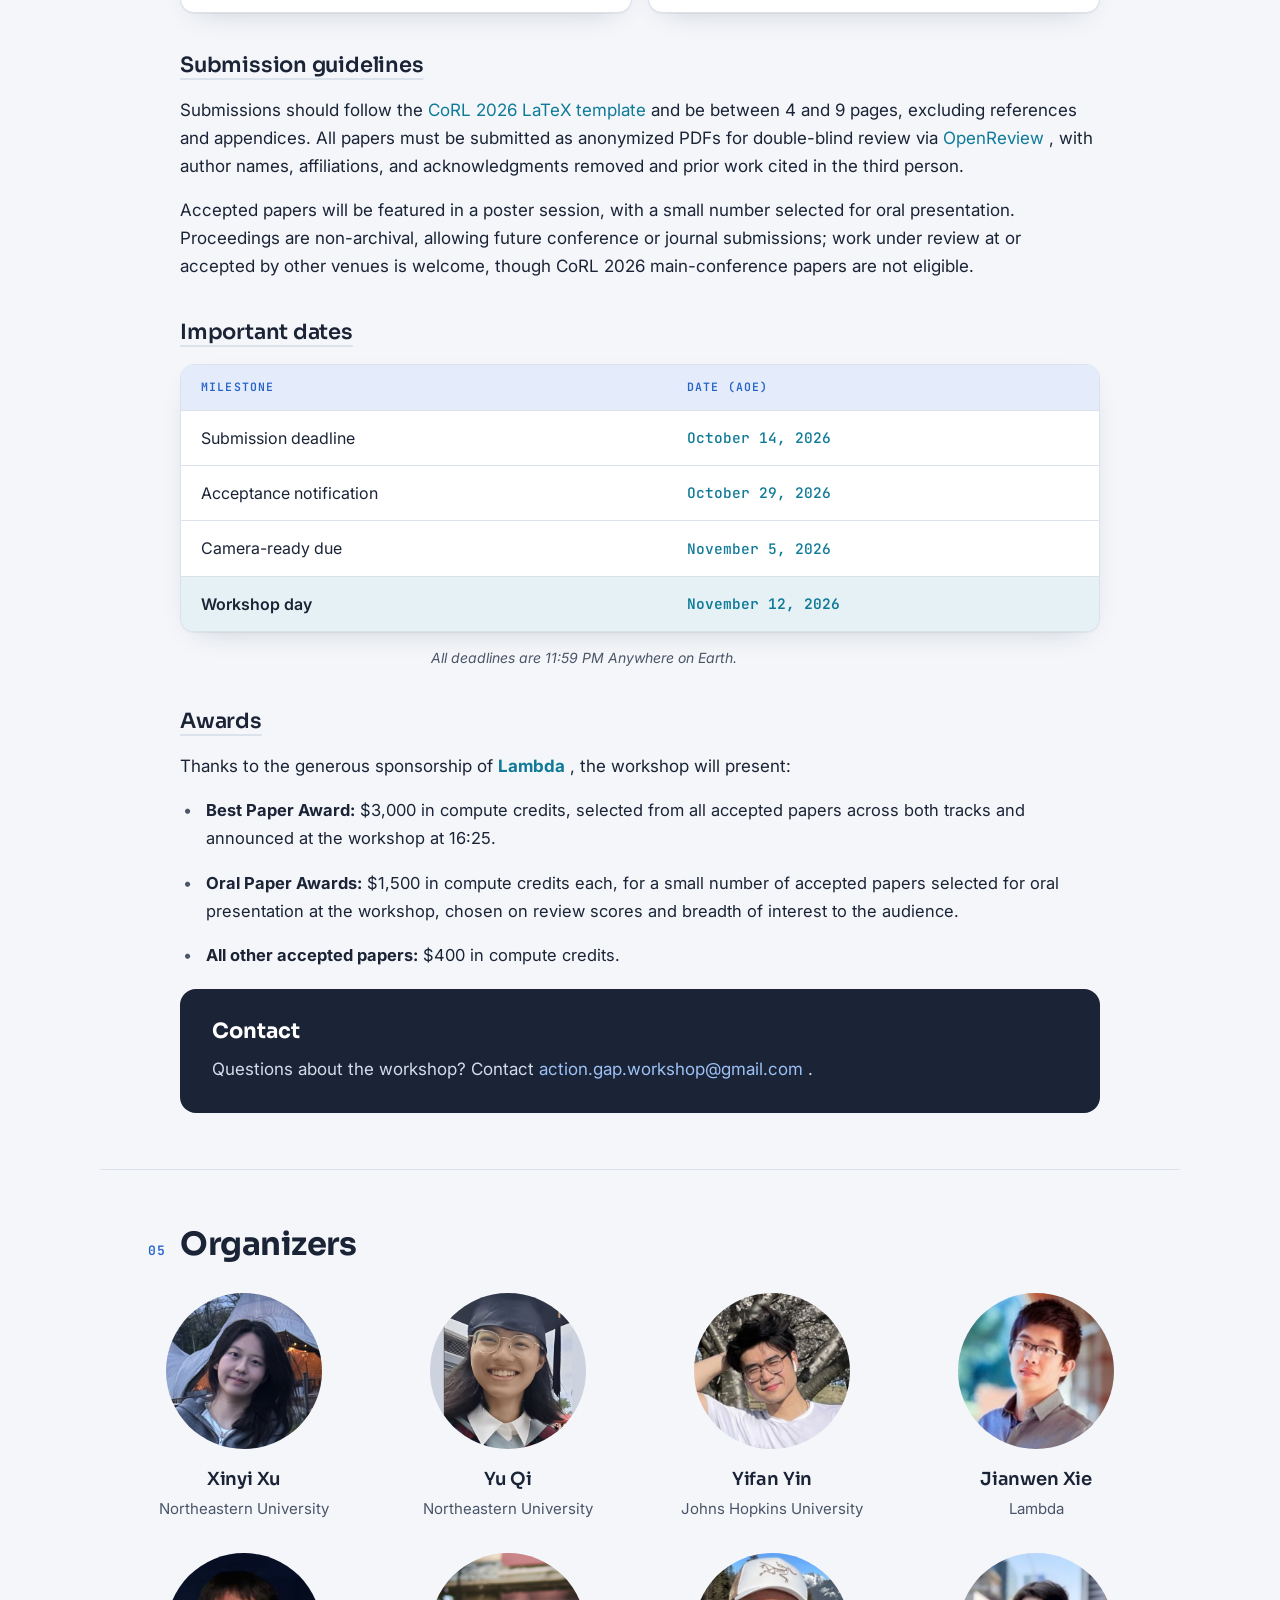
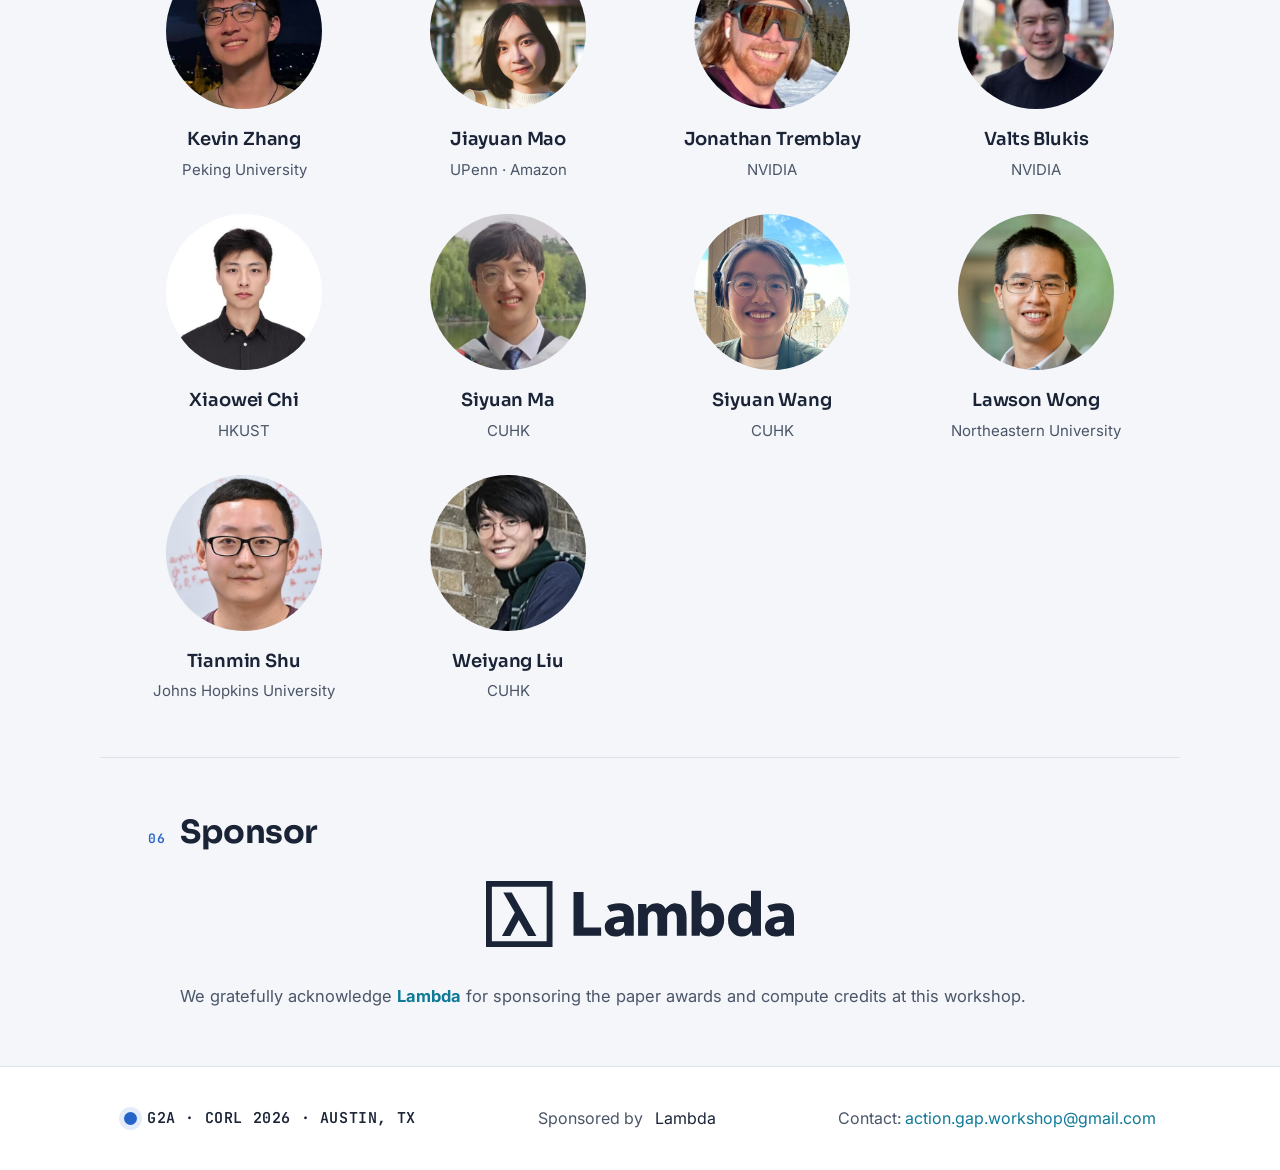
==== commit 58882ed8: "Add Qwen Robotics Team talk title to schedule Co-Authored-By: Claude Opus 5.5 <noreply@anthropic.com" ====
--- a/index.html
+++ b/index.html
@@ -460,6 +460,7 @@
         <div class="d">
           <span class="sched-tag">Talk</span>
           <b>Qwen Robotics Team</b>
+          <span class="talk-title">From Human Experience to Robot Actions at Scale</span>
         </div>
       </div>
 
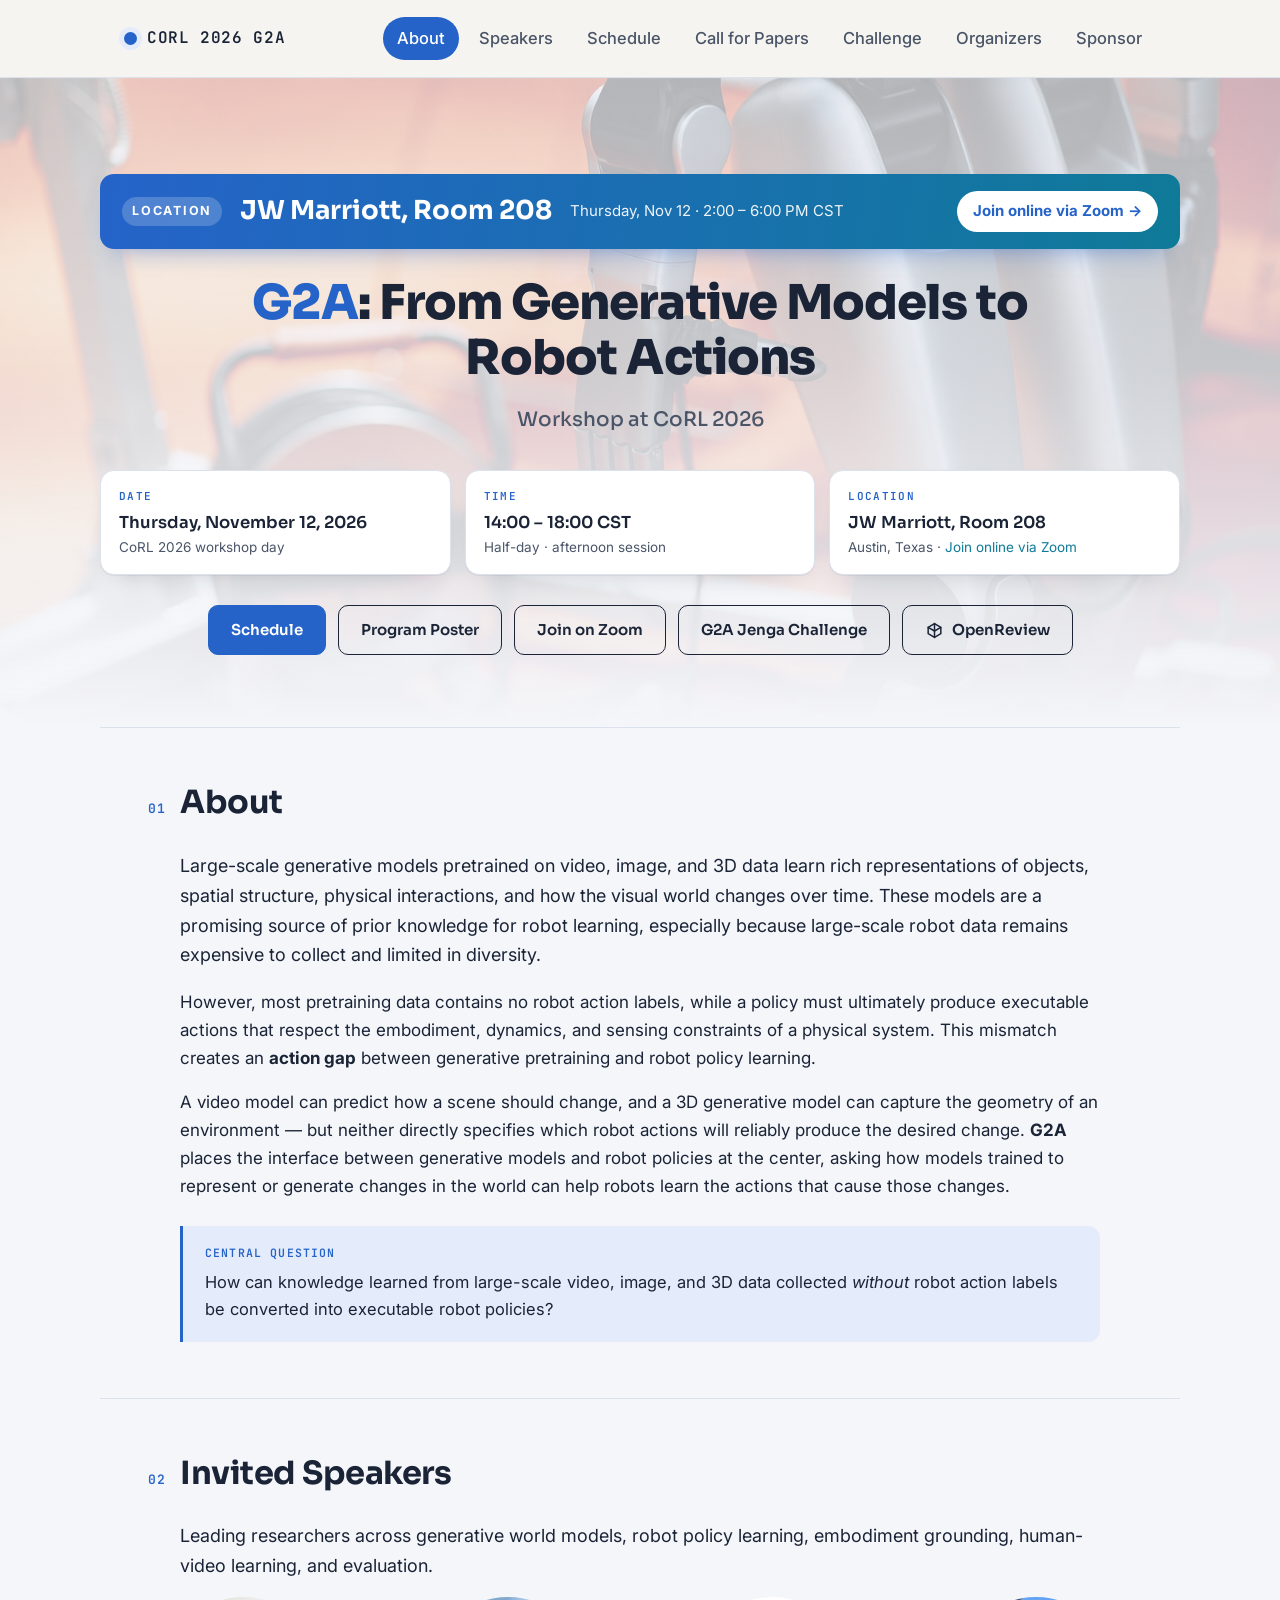
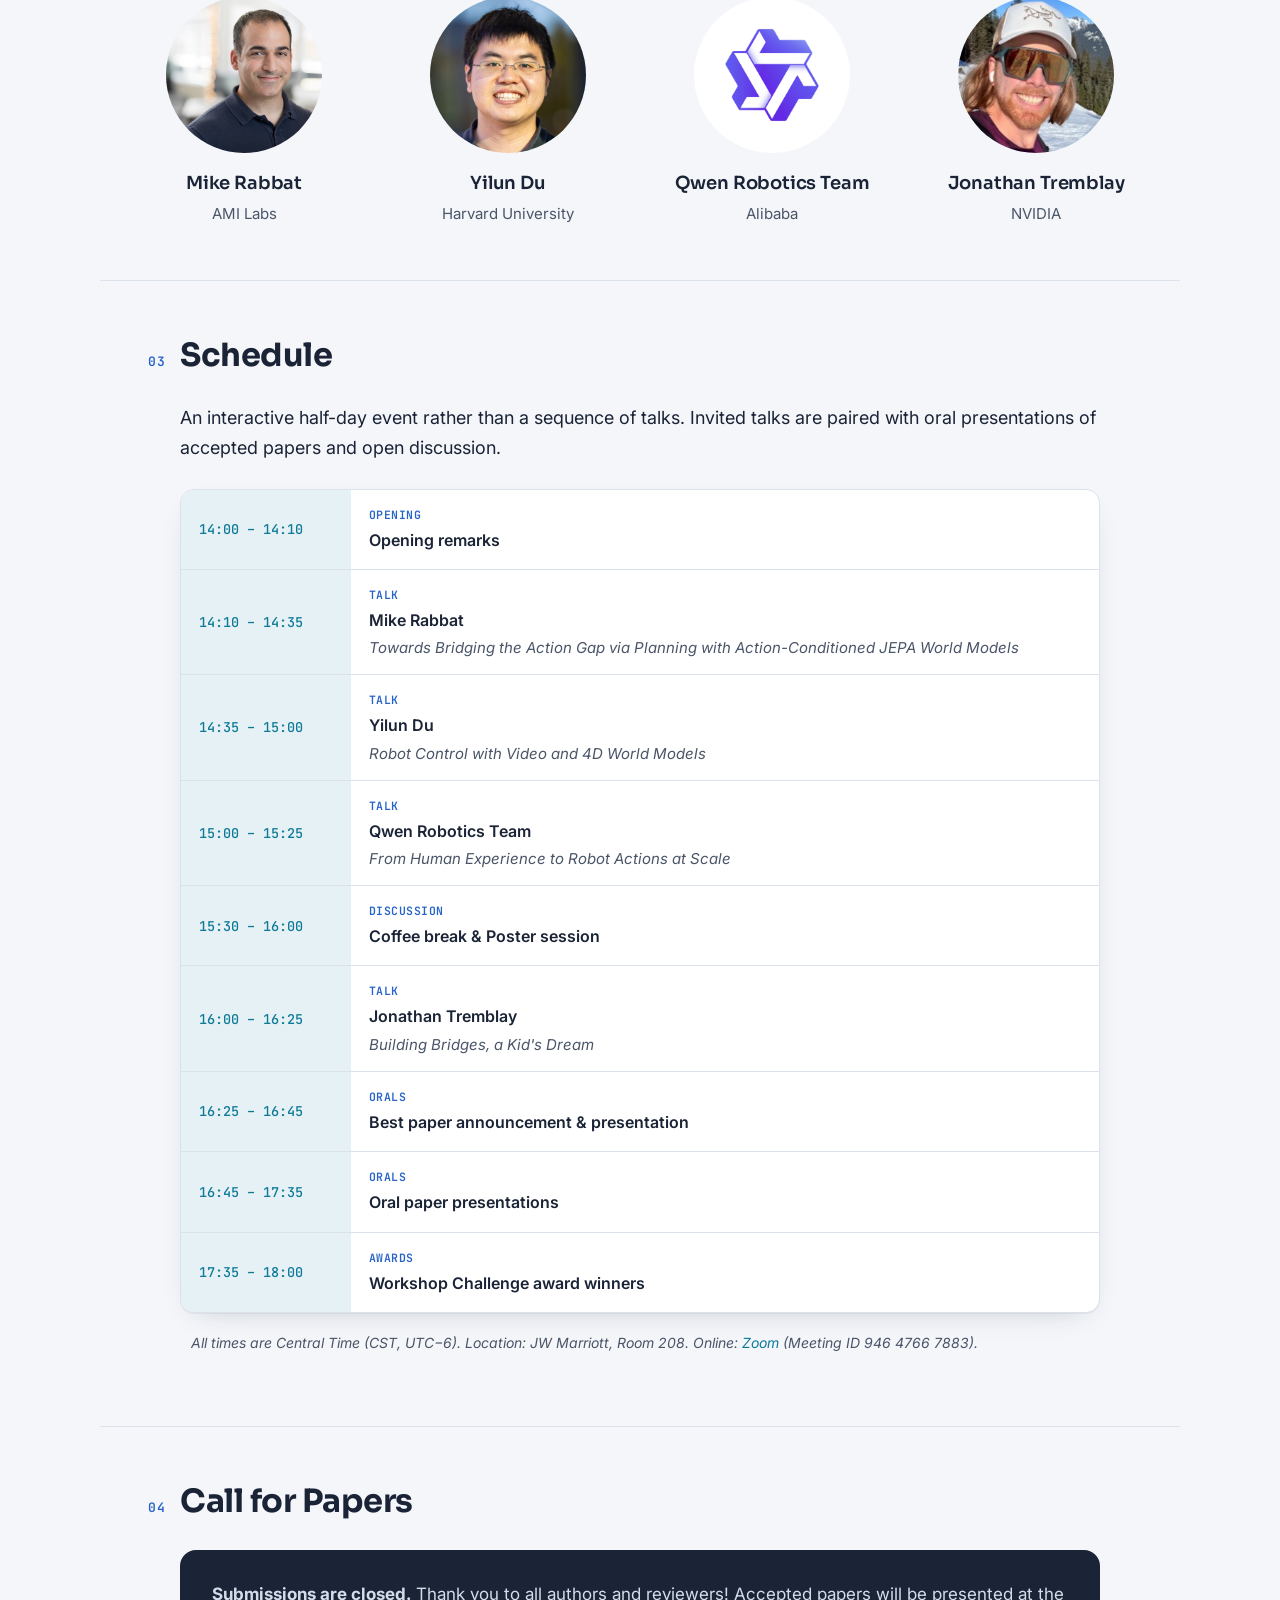
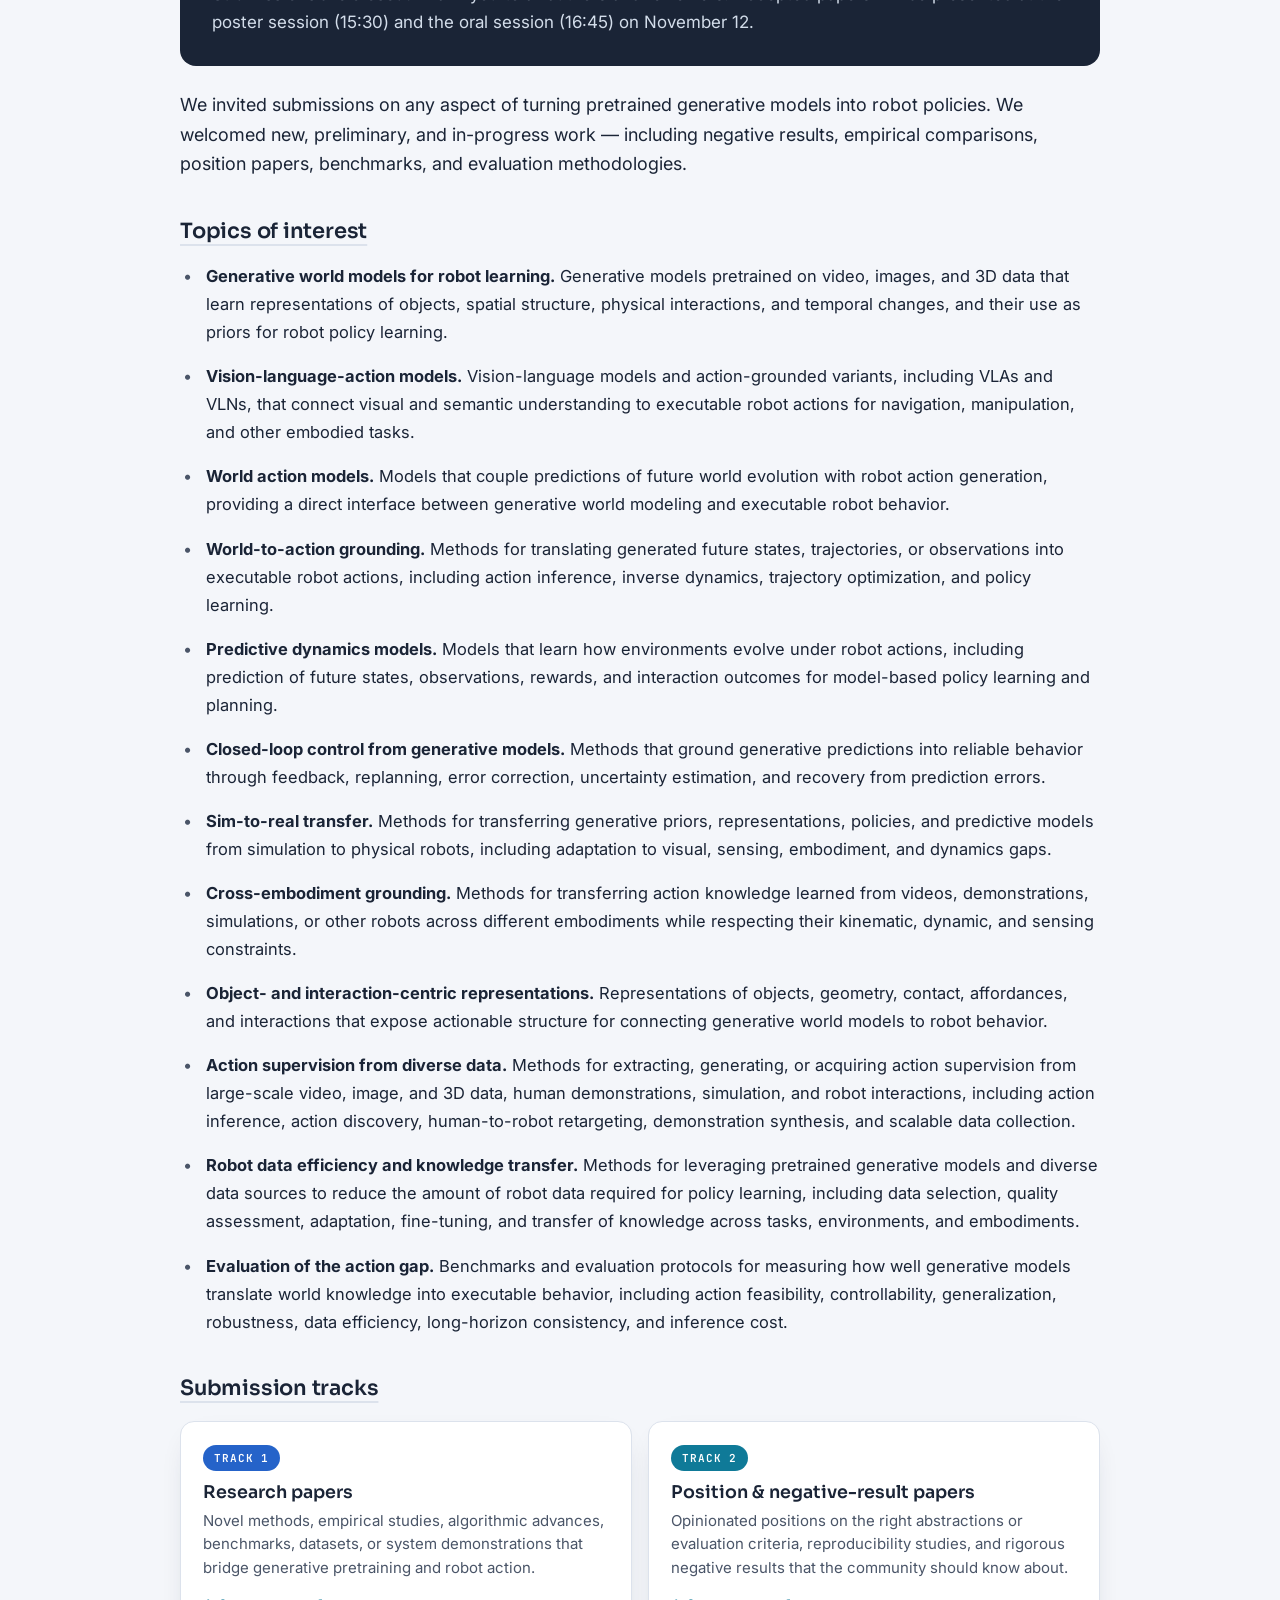
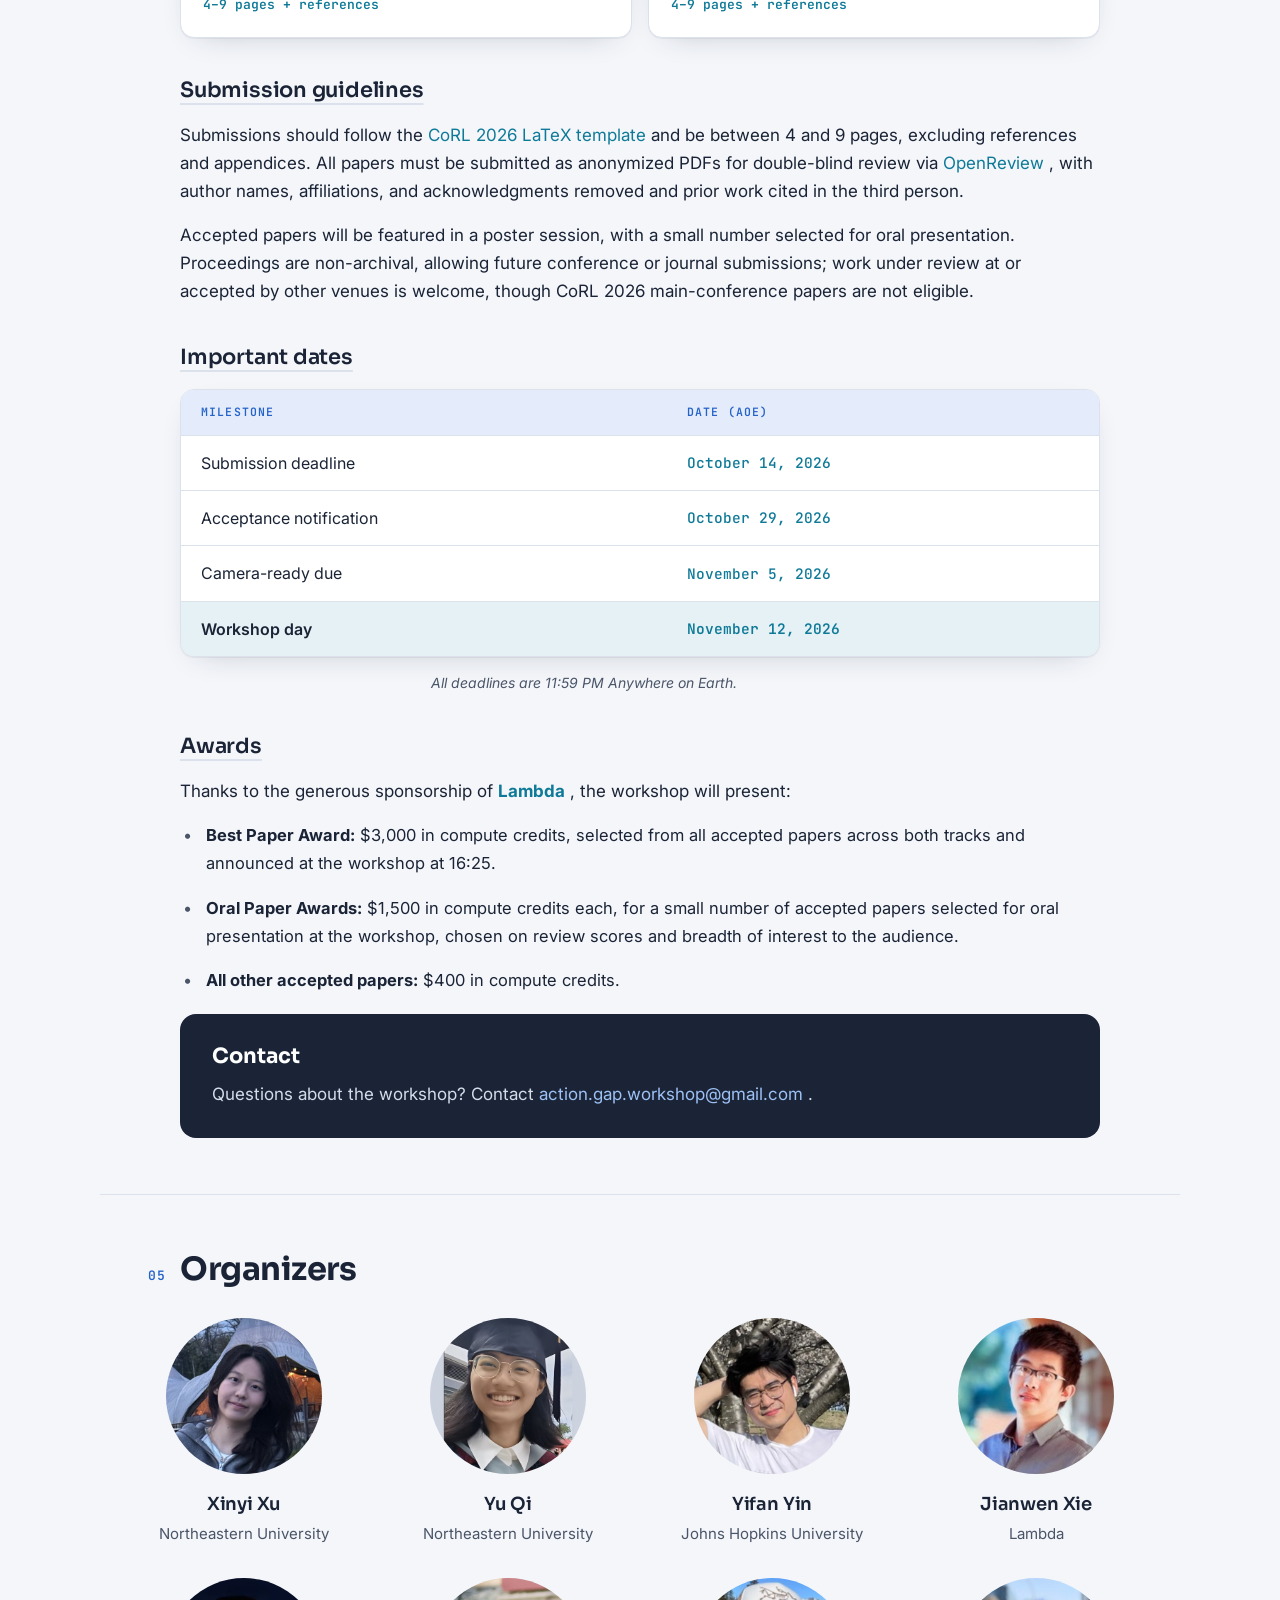
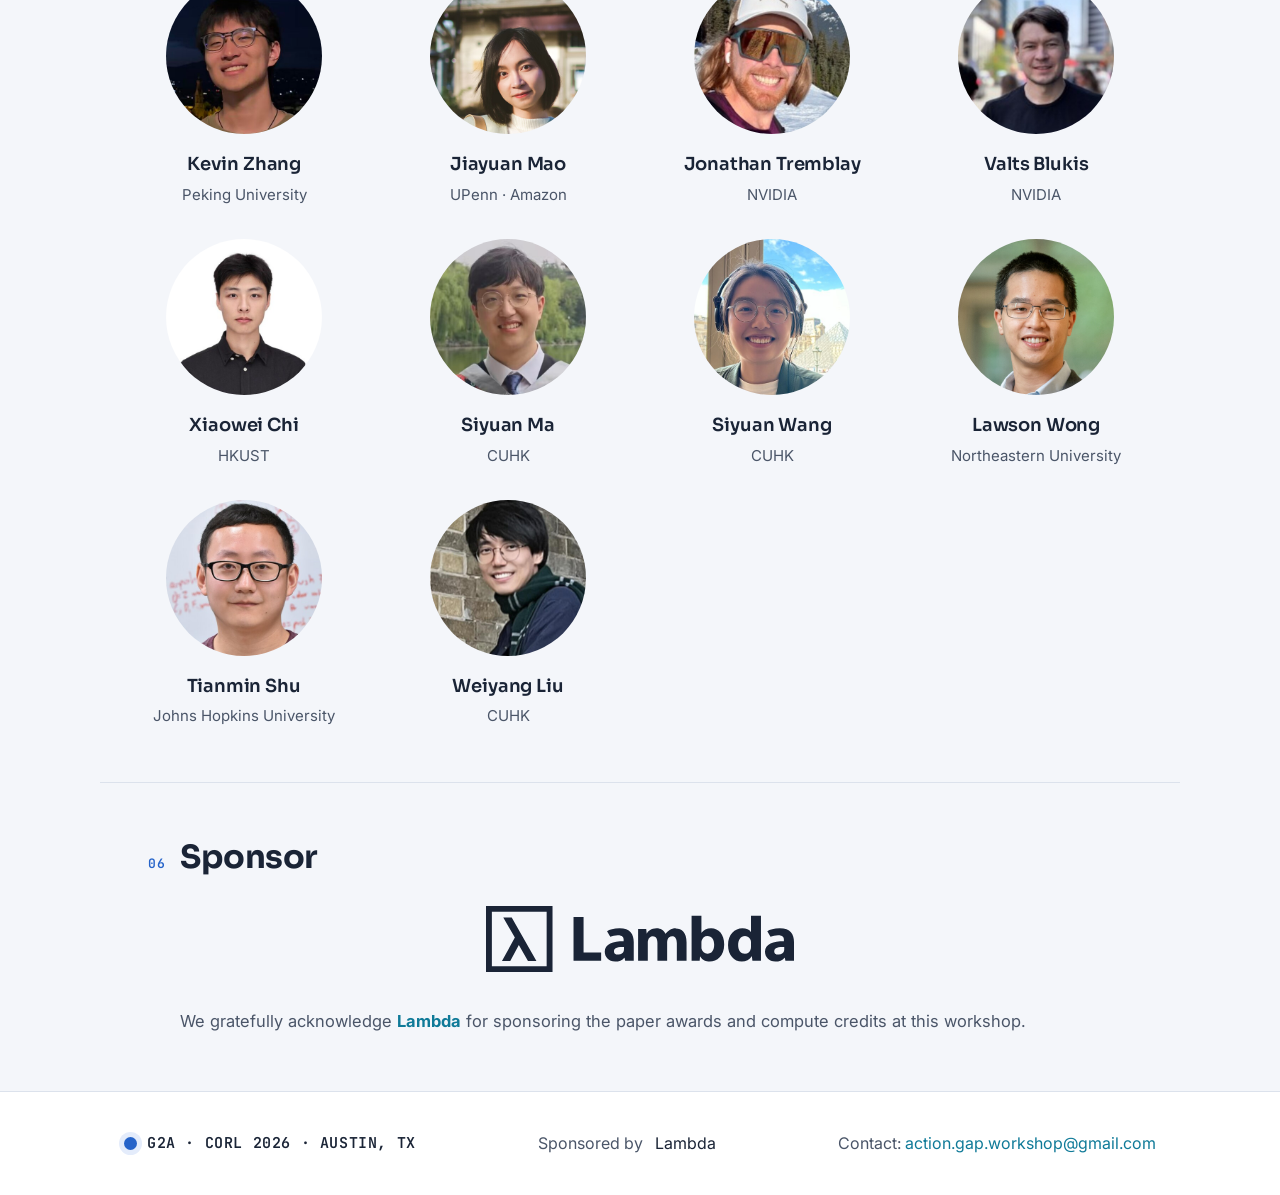
==== commit 291b4420: "Add Jonathan Tremblay talk title Co-Authored-By: Claude Opus 5.5 <noreply@anthropic.com>" ====
--- a/index.html
+++ b/index.html
@@ -481,6 +481,7 @@
         <div class="d">
           <span class="sched-tag">Talk</span>
           <b>Jonathan Tremblay</b>
+          <span class="talk-title">Building Bridges, a Kid's Dream</span>
         </div>
       </div>
 
